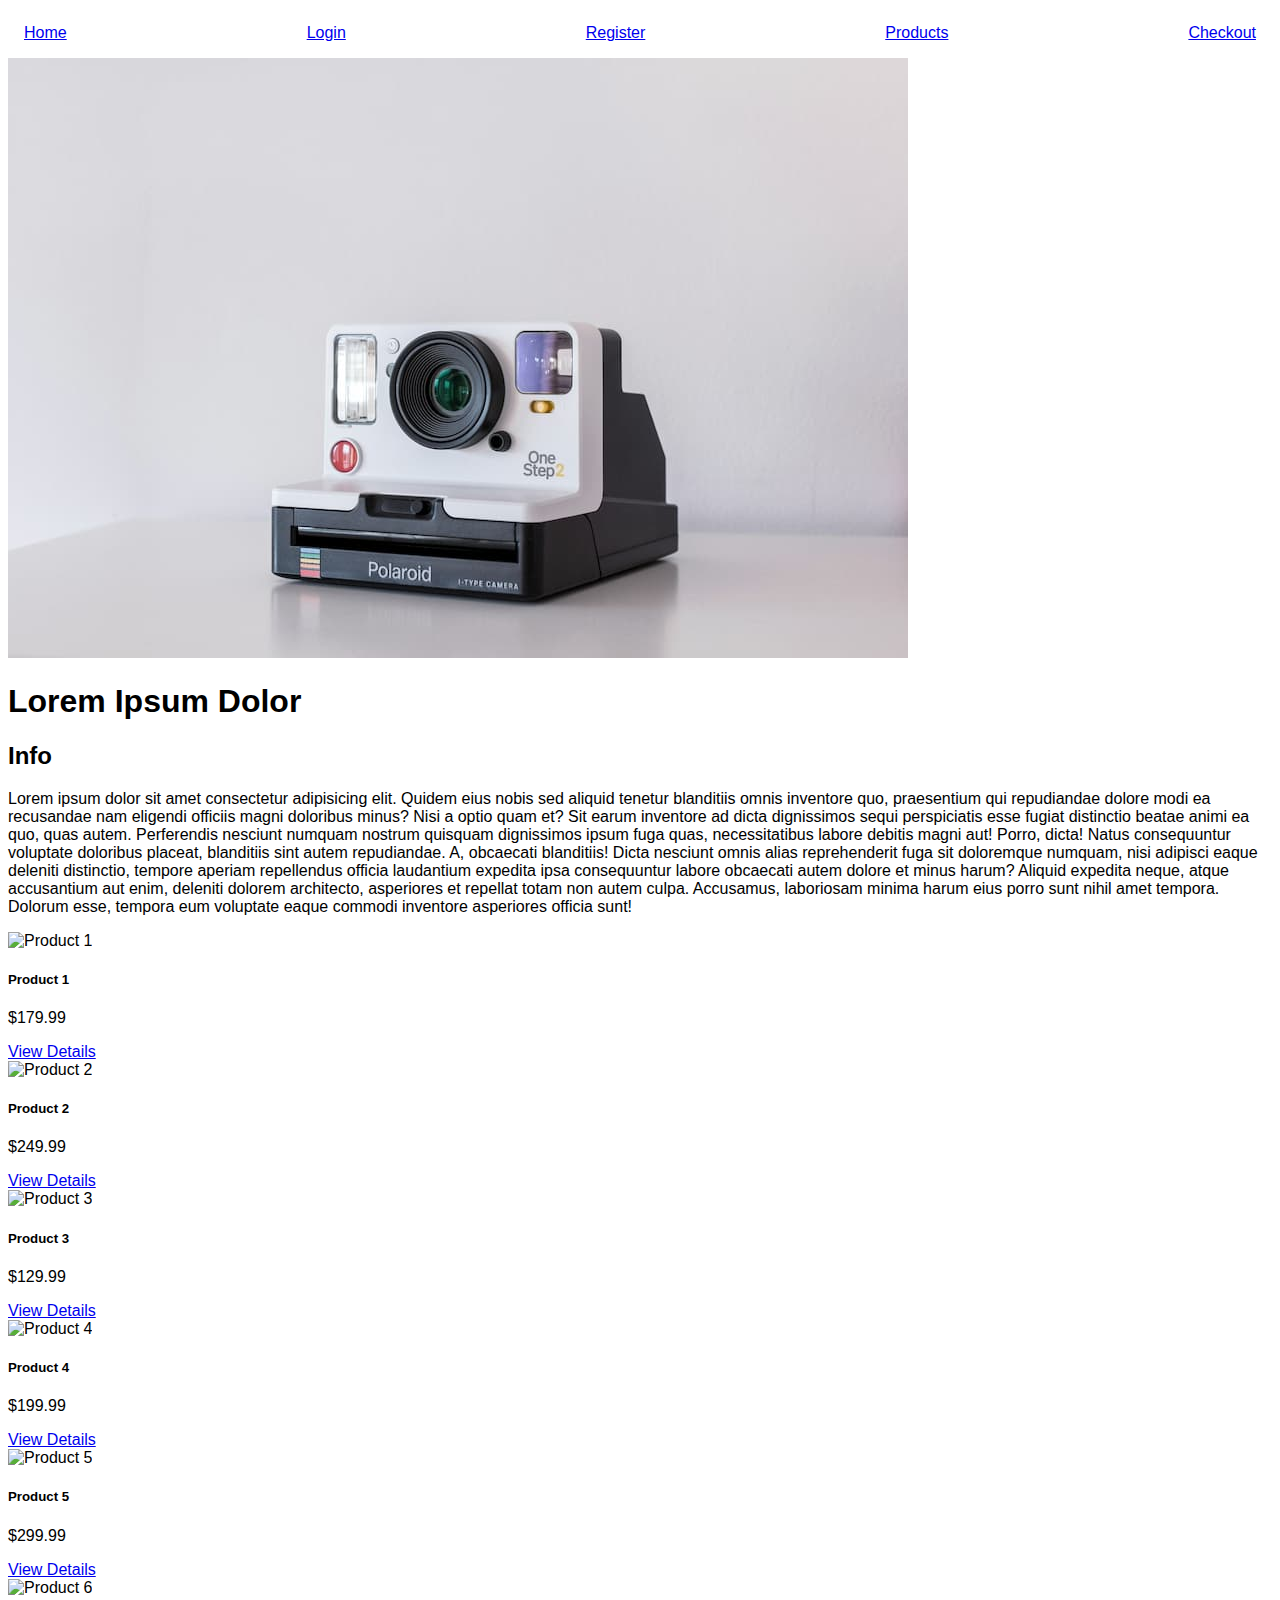
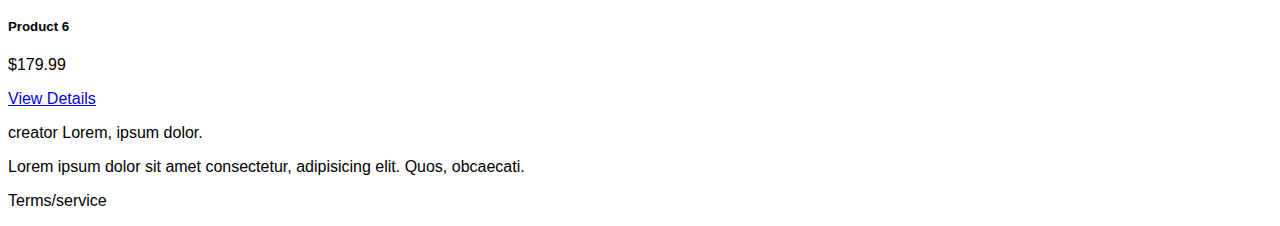
==== index.html @ 19320201 "update homepage" ====
<!doctype html>
<html lang="en">
    <head>
        <title>Title</title>
        <!-- Required meta tags -->
        <meta charset="utf-8" />
        <meta
            name="viewport"
            content="width=device-width, initial-scale=1, shrink-to-fit=no"
        />

        <!-- Bootstrap CSS v5.2.1 -->
        <link
            href="https://cdn.jsdelivr.net/npm/bootstrap@5.3.2/dist/css/bootstrap.min.css"
            rel="stylesheet"
            integrity="sha384-T3c6CoIi6uLrA9TneNEoa7RxnatzjcDSCmG1MXxSR1GAsXEV/Dwwykc2MPK8M2HN"
            crossorigin="anonymous"
        />
    </head>

    <body>
        <header class="bg-dark p-3">
            <nav>
            <!-- <nav class="navbar bg-dark border-bottom border-body" data-bs-theme="dark"> -->
                <div class="div1">
                    <a href="index.html">Home</a>
                    <a href="login.html">Login</a>
                    <a href="registration.html">Register</a>
                    <a href="products.html">Products</a>
                    <a href="checkout.html">Checkout</a>
                    <link rel="stylesheet" href="css/index.css">
               
                </div>
                
                <!-- Navbar content -->
              </nav>

            <!-- place navbar here -->
        </header>
        <main class="container">
            <div class="row">
                <div class="col-md-6">
                    <img src="images/eniko-kis-KsLPTsYaqIQ-unsplash.jpg" alt="" class="img-fluid">
                </div>
                <div class="col-md-6">
                    <h1>Lorem Ipsum Dolor</h1>
                    <h2>Info</h2>
                    <p>Lorem ipsum dolor sit amet consectetur adipisicing elit. Quidem eius nobis sed aliquid tenetur blanditiis omnis inventore quo, praesentium qui repudiandae dolore modi ea recusandae nam eligendi officiis magni doloribus minus? Nisi a optio quam et? Sit earum inventore ad dicta dignissimos sequi perspiciatis esse fugiat distinctio beatae animi ea quo, quas autem. Perferendis nesciunt numquam nostrum quisquam dignissimos ipsum fuga quas, necessitatibus labore debitis magni aut! Porro, dicta! Natus consequuntur voluptate doloribus placeat, blanditiis sint autem repudiandae. A, obcaecati blanditiis! Dicta nesciunt omnis alias reprehenderit fuga sit doloremque numquam, nisi adipisci eaque deleniti distinctio, tempore aperiam repellendus officia laudantium expedita ipsa consequuntur labore obcaecati autem dolore et minus harum? Aliquid expedita neque, atque accusantium aut enim, deleniti dolorem architecto, asperiores et repellat totam non autem culpa. Accusamus, laboriosam minima harum eius porro sunt nihil amet tempora. Dolorum esse, tempora eum voluptate eaque commodi inventore  asperiores officia sunt!</p>
                </div>
            </div>
        
            
            <div class="row">
                <!-- Product 1 -->
                <div class="col-lg-4 mb-4">
                    <div class="card">
                        <img src="product1.jpg" class="card-img-top" alt="Product 1">
                        <div class="card-body">
                            <h5 class="card-title">Product 1</h5>
                            <p class="card-text">$179.99</p>
                            <a href="#" class="btn btn-primary">View Details</a>
                        </div>
                    </div>
                </div>
        
                <!-- Product 2 -->
                <div class="col-lg-4 mb-4">
                    <div class="card">
                        <img src="product2.jpg" class="card-img-top" alt="Product 2">
                        <div class="card-body">
                            <h5 class="card-title">Product 2</h5>
                            <p class="card-text">$249.99</p>
                            <a href="#" class="btn btn-primary">View Details</a>
                        </div>
                    </div>
                </div>
        
                <!-- Product 3 -->
                <div class="col-lg-4 mb-4">
                    <div class="card">
                        <img src="product3.jpg" class="card-img-top" alt="Product 3">
                        <div class="card-body">
                            <h5 class="card-title">Product 3</h5>
                            <p class="card-text">$129.99</p>
                            <a href="#" class="btn btn-primary">View Details</a>
                        </div>
                    </div>
                </div>
        
                <!-- Product 4 -->
                <div class="col-lg-4 mb-4">
                    <div class="card">
                        <img src="product4.jpg" class="card-img-top" alt="Product 4">
                        <div class="card-body">
                            <h5 class="card-title">Product 4</h5>
                            <p class="card-text">$199.99</p>
                            <a href="#" class="btn btn-primary">View Details</a>
                        </div>
                    </div>
                </div>
        
                <!-- Product 5 -->
                <div class="col-lg-4 mb-4">
                    <div class="card">
                        <img src="product5.jpg" class="card-img-top" alt="Product 5">
                        <div class="card-body">
                            <h5 class="card-title">Product 5</h5>
                            <p class="card-text">$299.99</p>
                            <a href="#" class="btn btn-primary">View Details</a>
                        </div>
                    </div>
                </div>
        
                <!-- Product 6 -->
                <div class="col-lg-4 mb-4">
                    <div class="card">
                        <img src="product6.jpg" class="card-img-top" alt="Product 6">
                        <div class="card-body">
                            <h5 class="card-title">Product 6</h5>
                            <p class="card-text">$179.99</p>
                            <a href="#" class="btn btn-primary">View Details</a>
                        </div>
                    </div>
                </div>
            </div>
        </main>

        </main>
        <footer class="bg-dark text-white p-3">
            <p>creator Lorem, ipsum dolor.</p>
            <p>Lorem ipsum dolor sit amet consectetur, adipisicing elit. Quos, obcaecati.</p>
            <p>Terms/service</p>
            <!-- place footer here -->
        </footer>
        <!-- Bootstrap JavaScript Libraries -->
        <script
            src="https://cdn.jsdelivr.net/npm/@popperjs/core@2.11.8/dist/umd/popper.min.js"
            integrity="sha384-I7E8VVD/ismYTF4hNIPjVp/Zjvgyol6VFvRkX/vR+Vc4jQkC+hVqc2pM8ODewa9r"
            crossorigin="anonymous"
        ></script>

        <script
            src="https://cdn.jsdelivr.net/npm/bootstrap@5.3.2/dist/js/bootstrap.min.js"
            integrity="sha384-BBtl+eGJRgqQAUMxJ7pMwbEyER4l1g+O15P+16Ep7Q9Q+zqX6gSbd85u4mG4QzX+"
            crossorigin="anonymous"
        ></script>
    </body>
</html>
---- css/index.css ----
.div1{
display: flex;
justify-content: space-between;
padding: 1rem;
}
body{
    font-family: sans-serif;
}
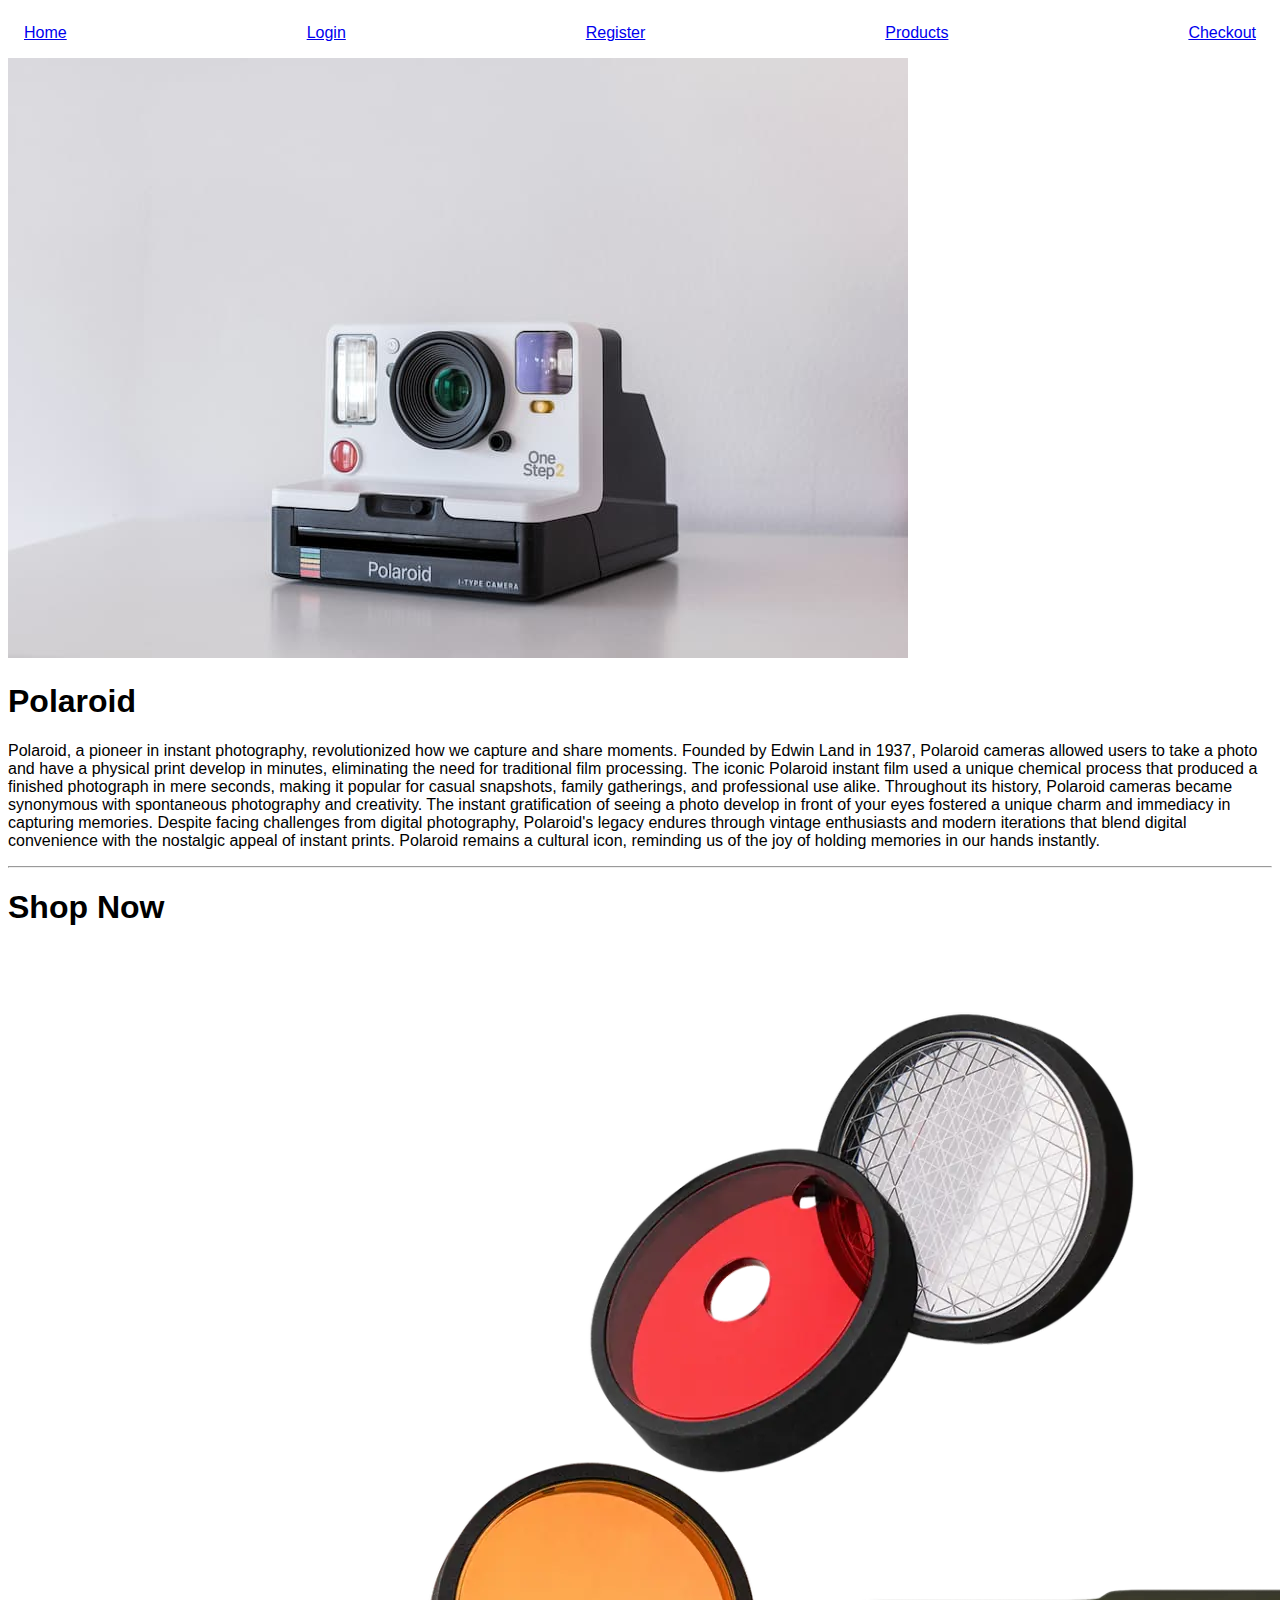
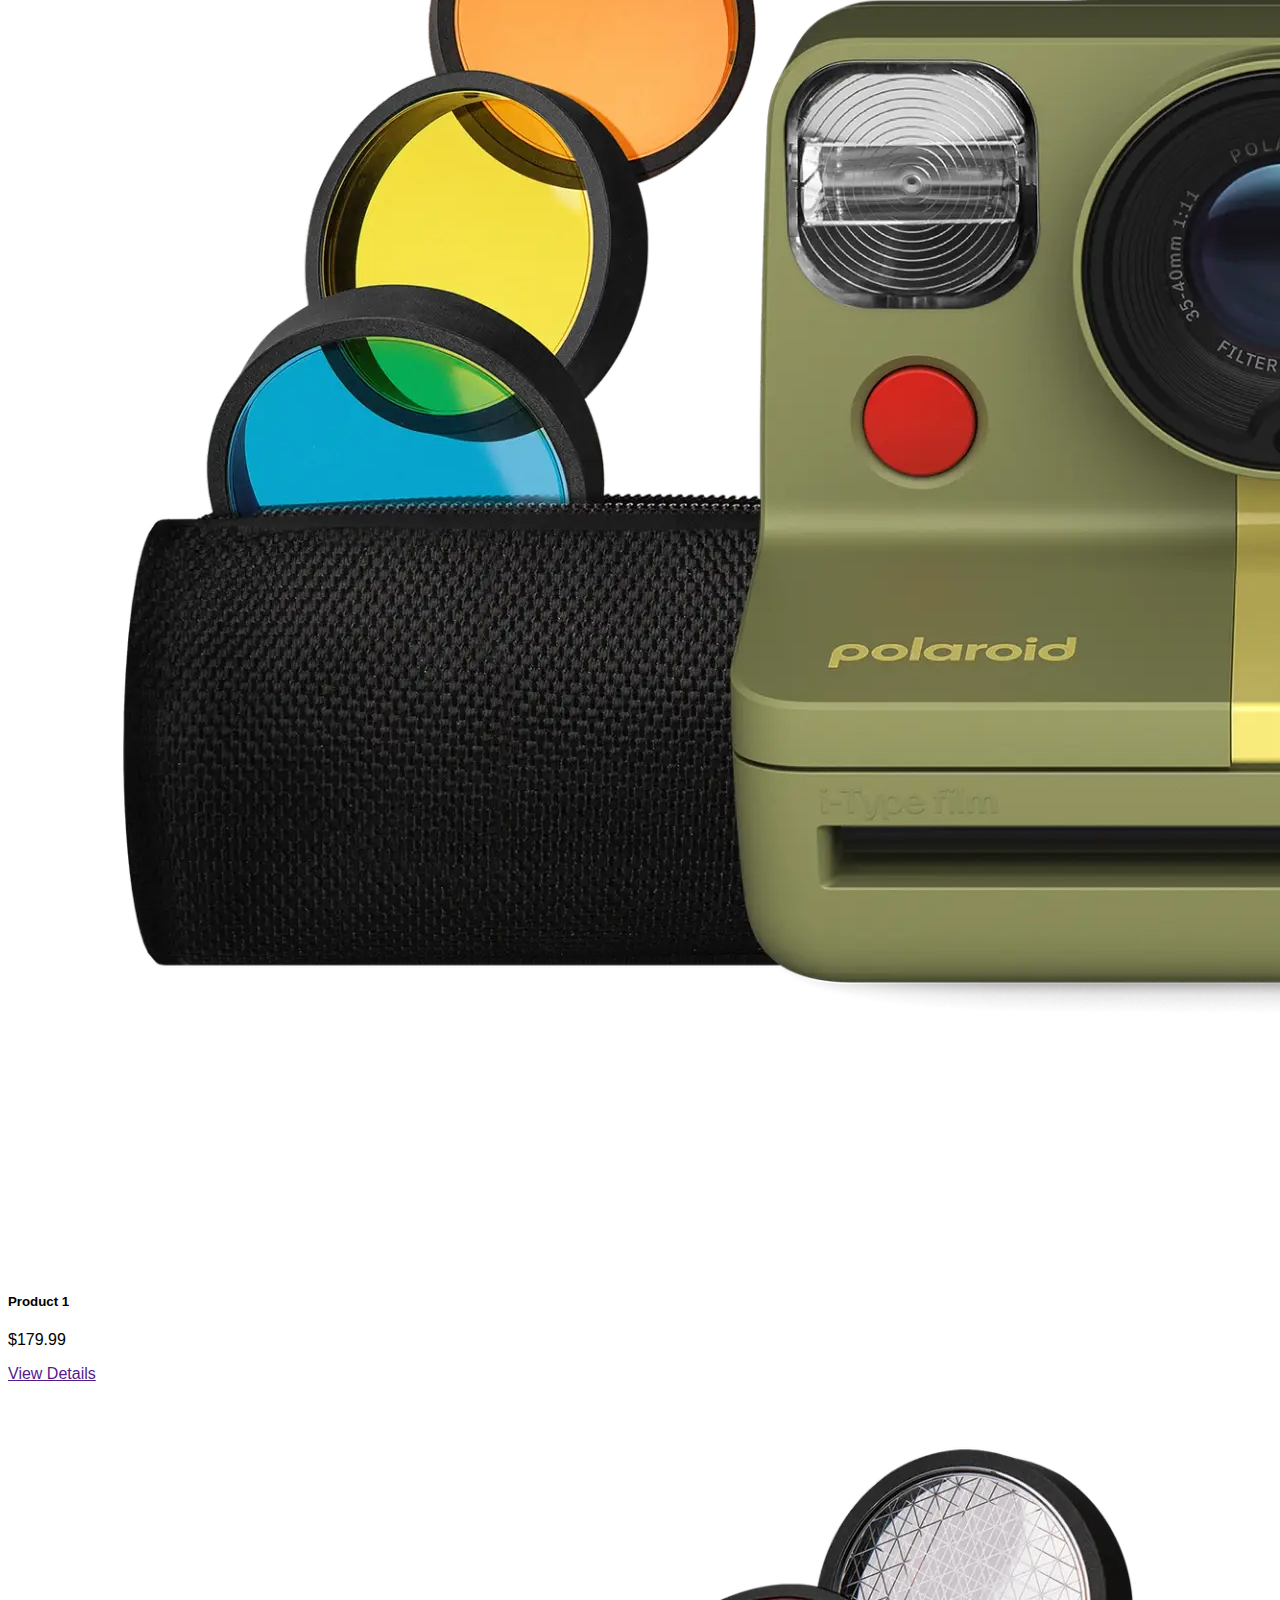
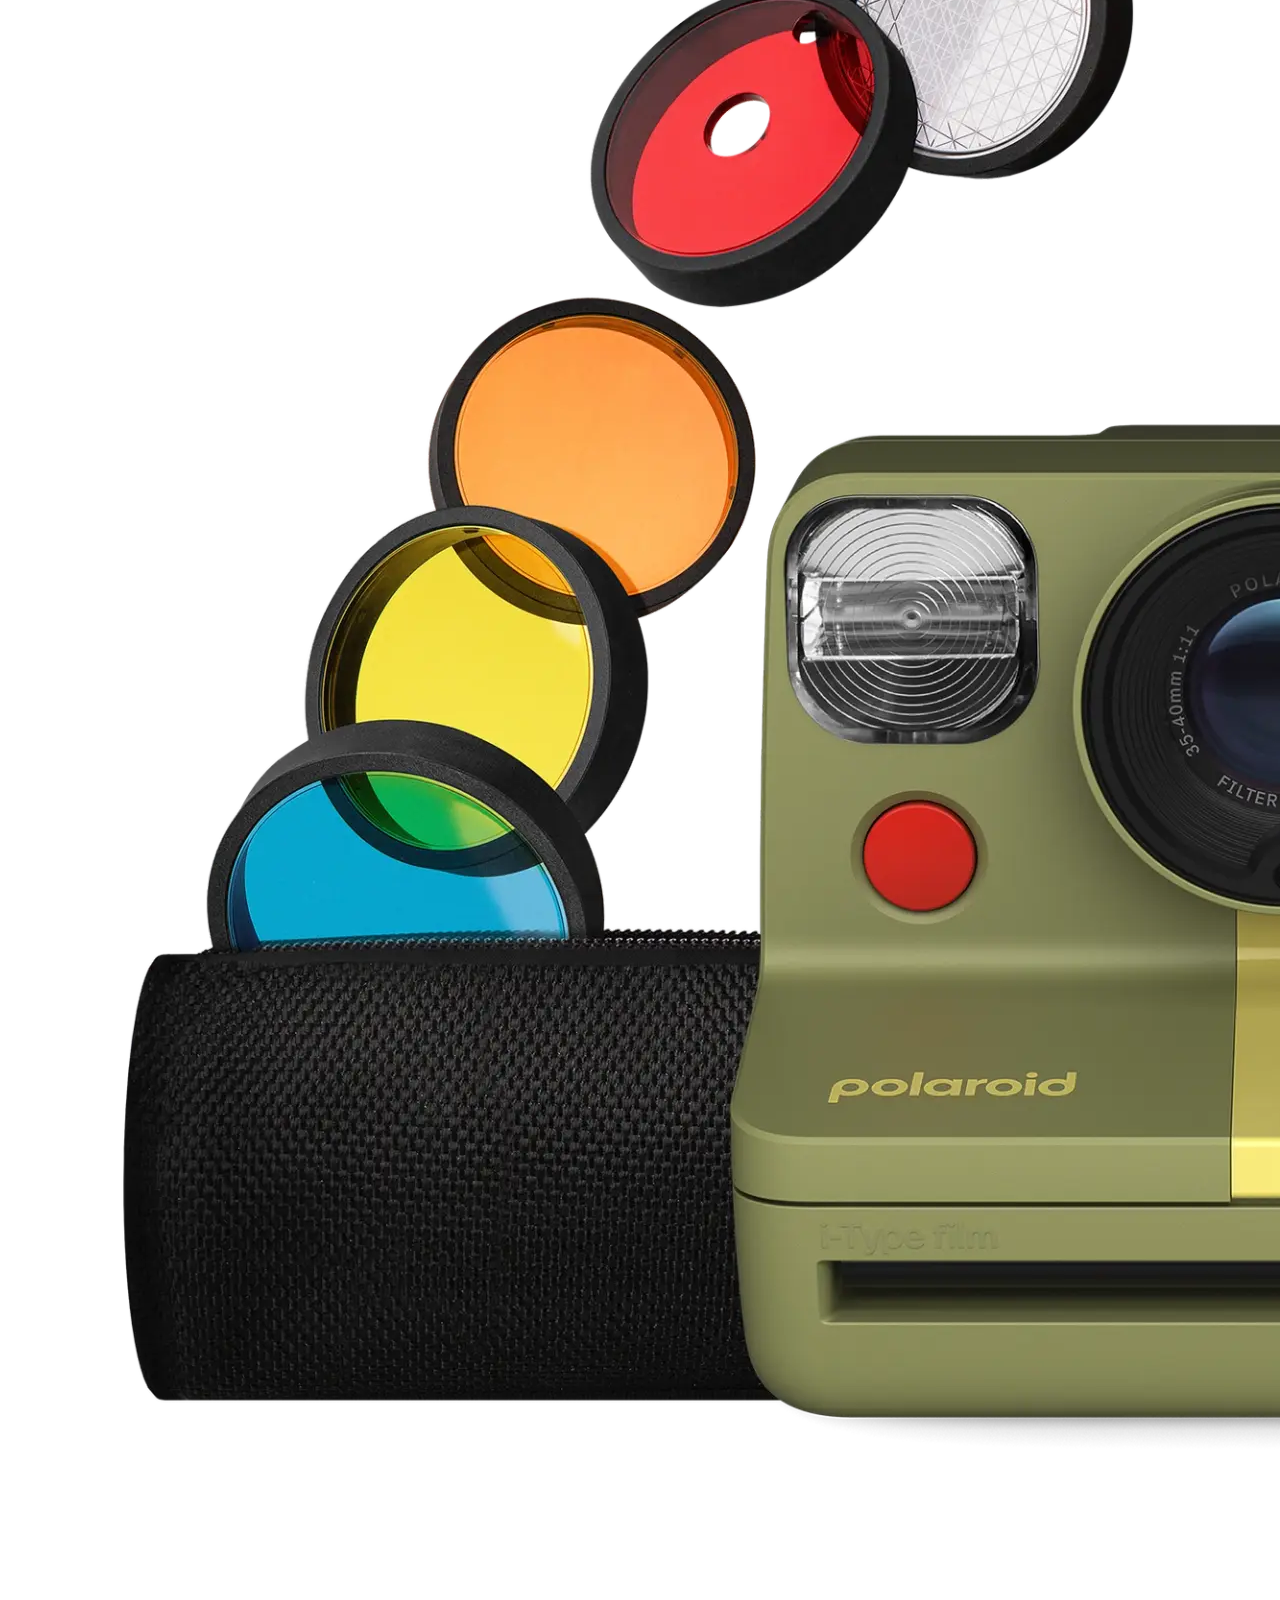
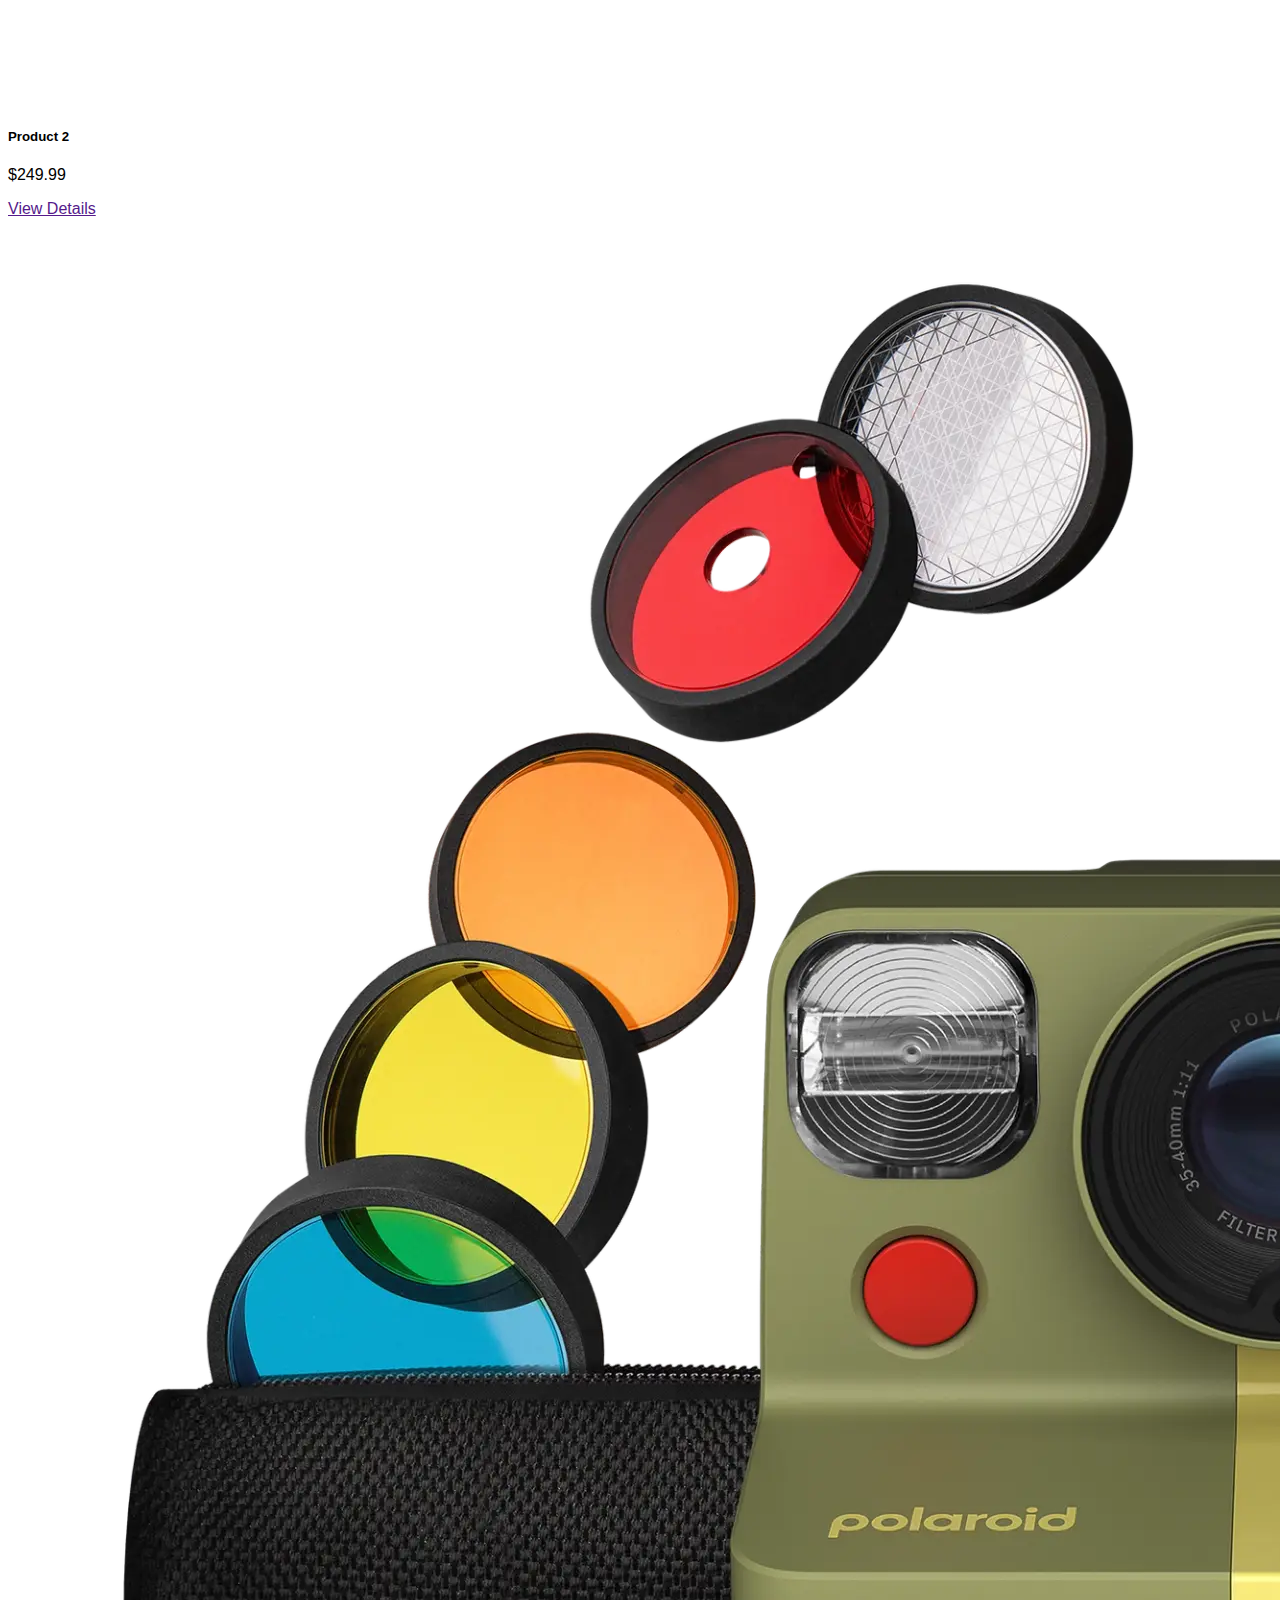
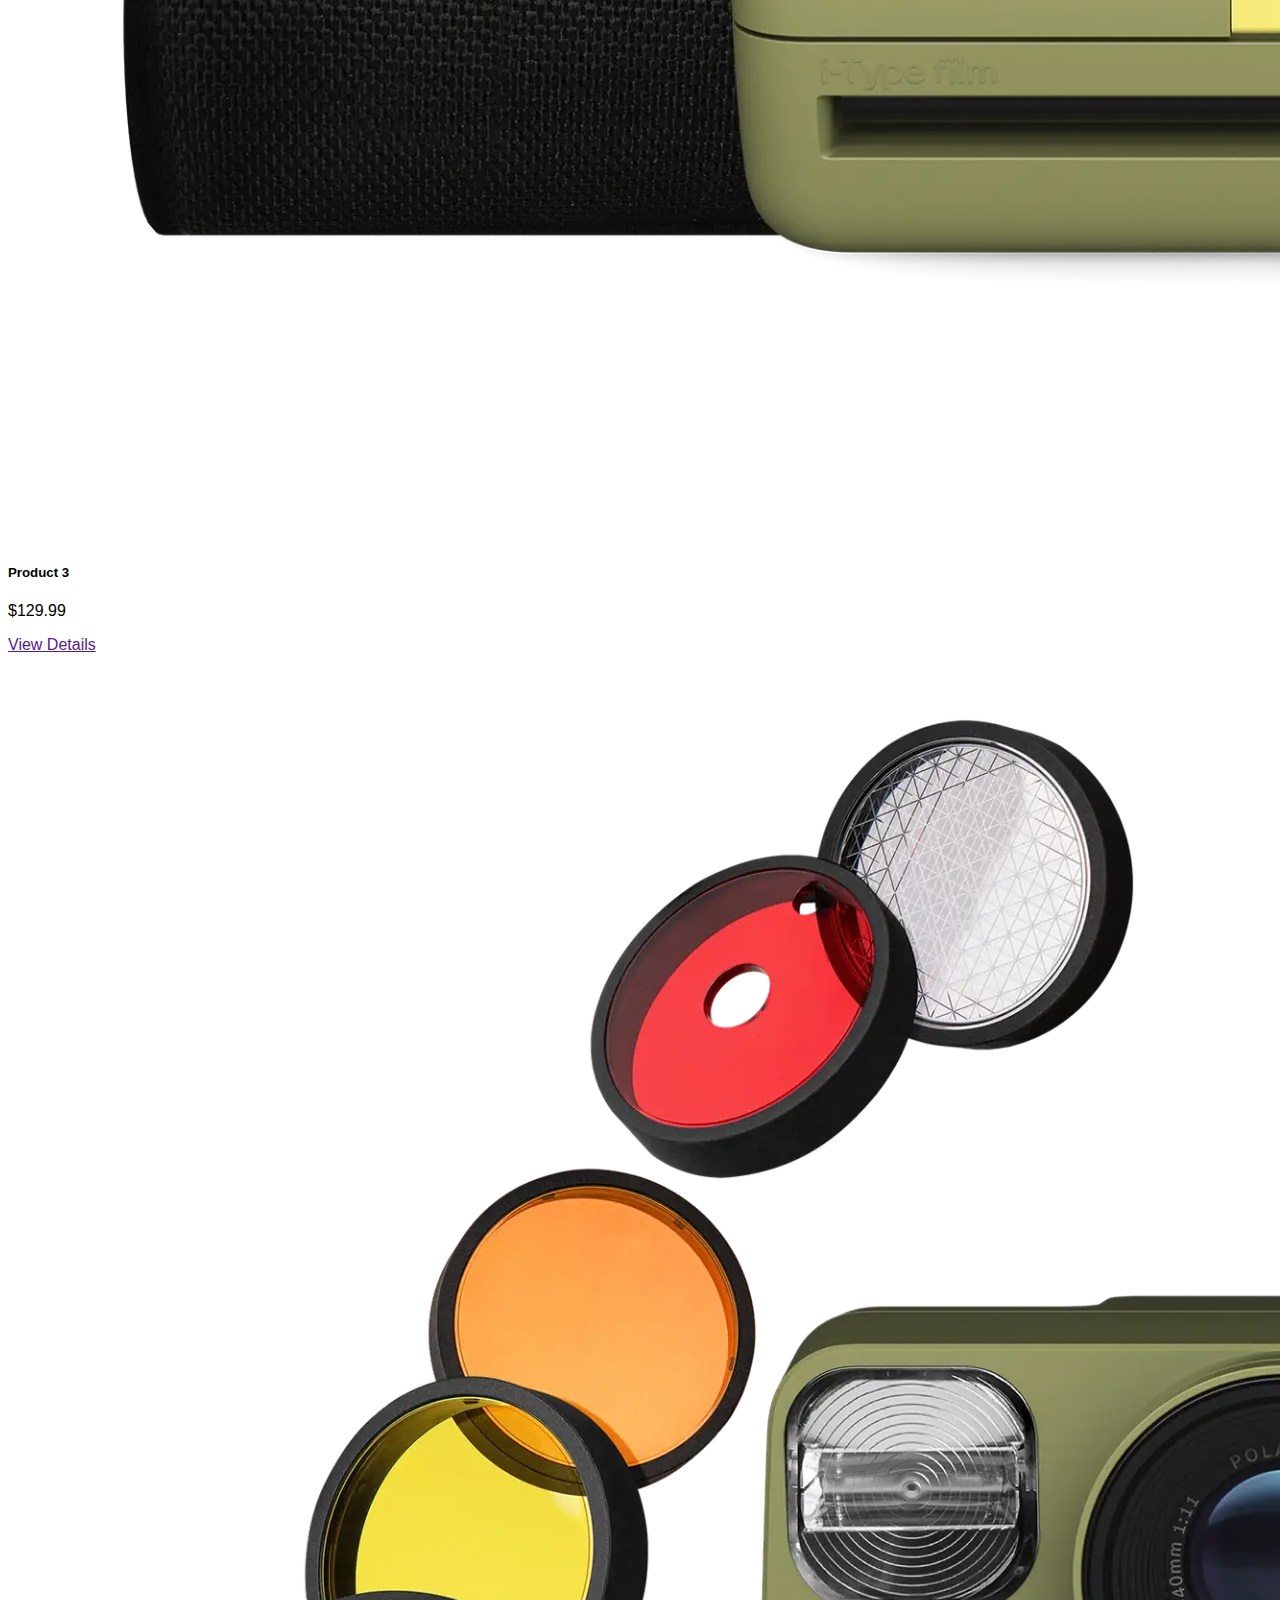
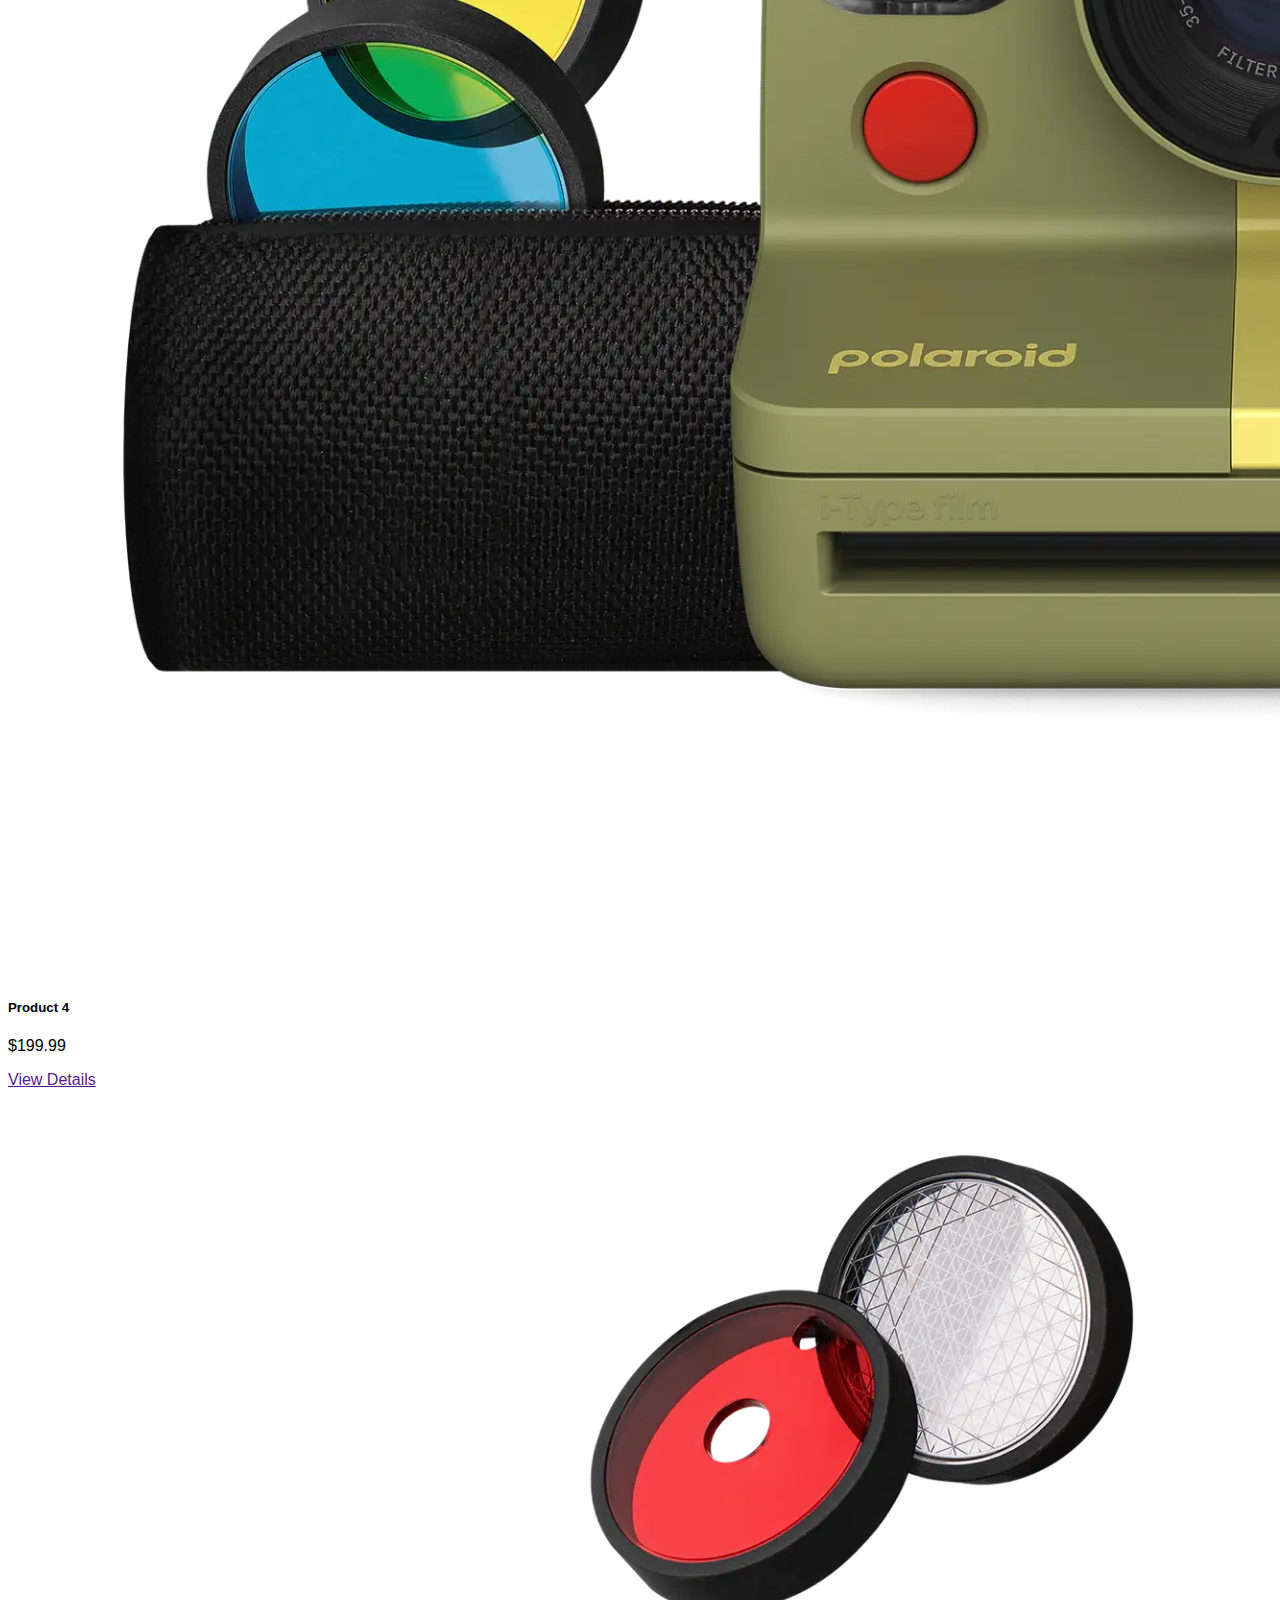
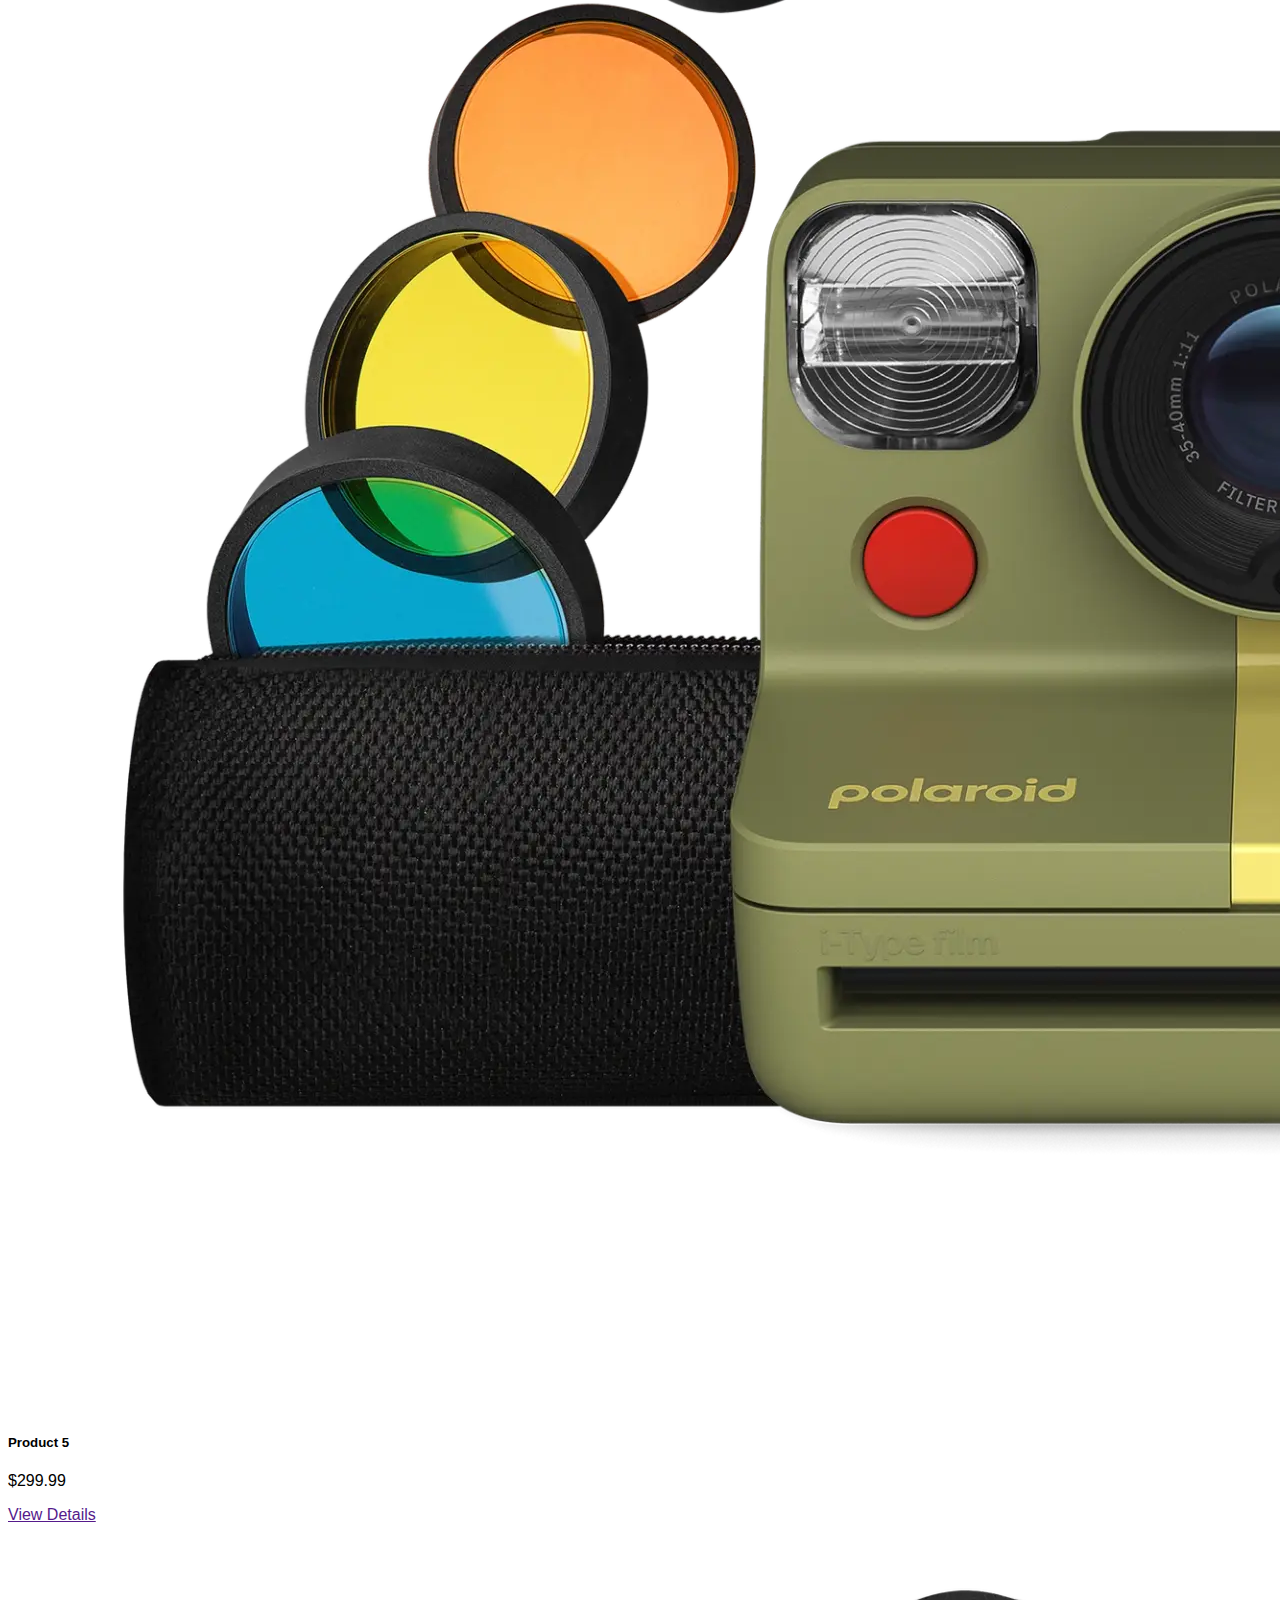
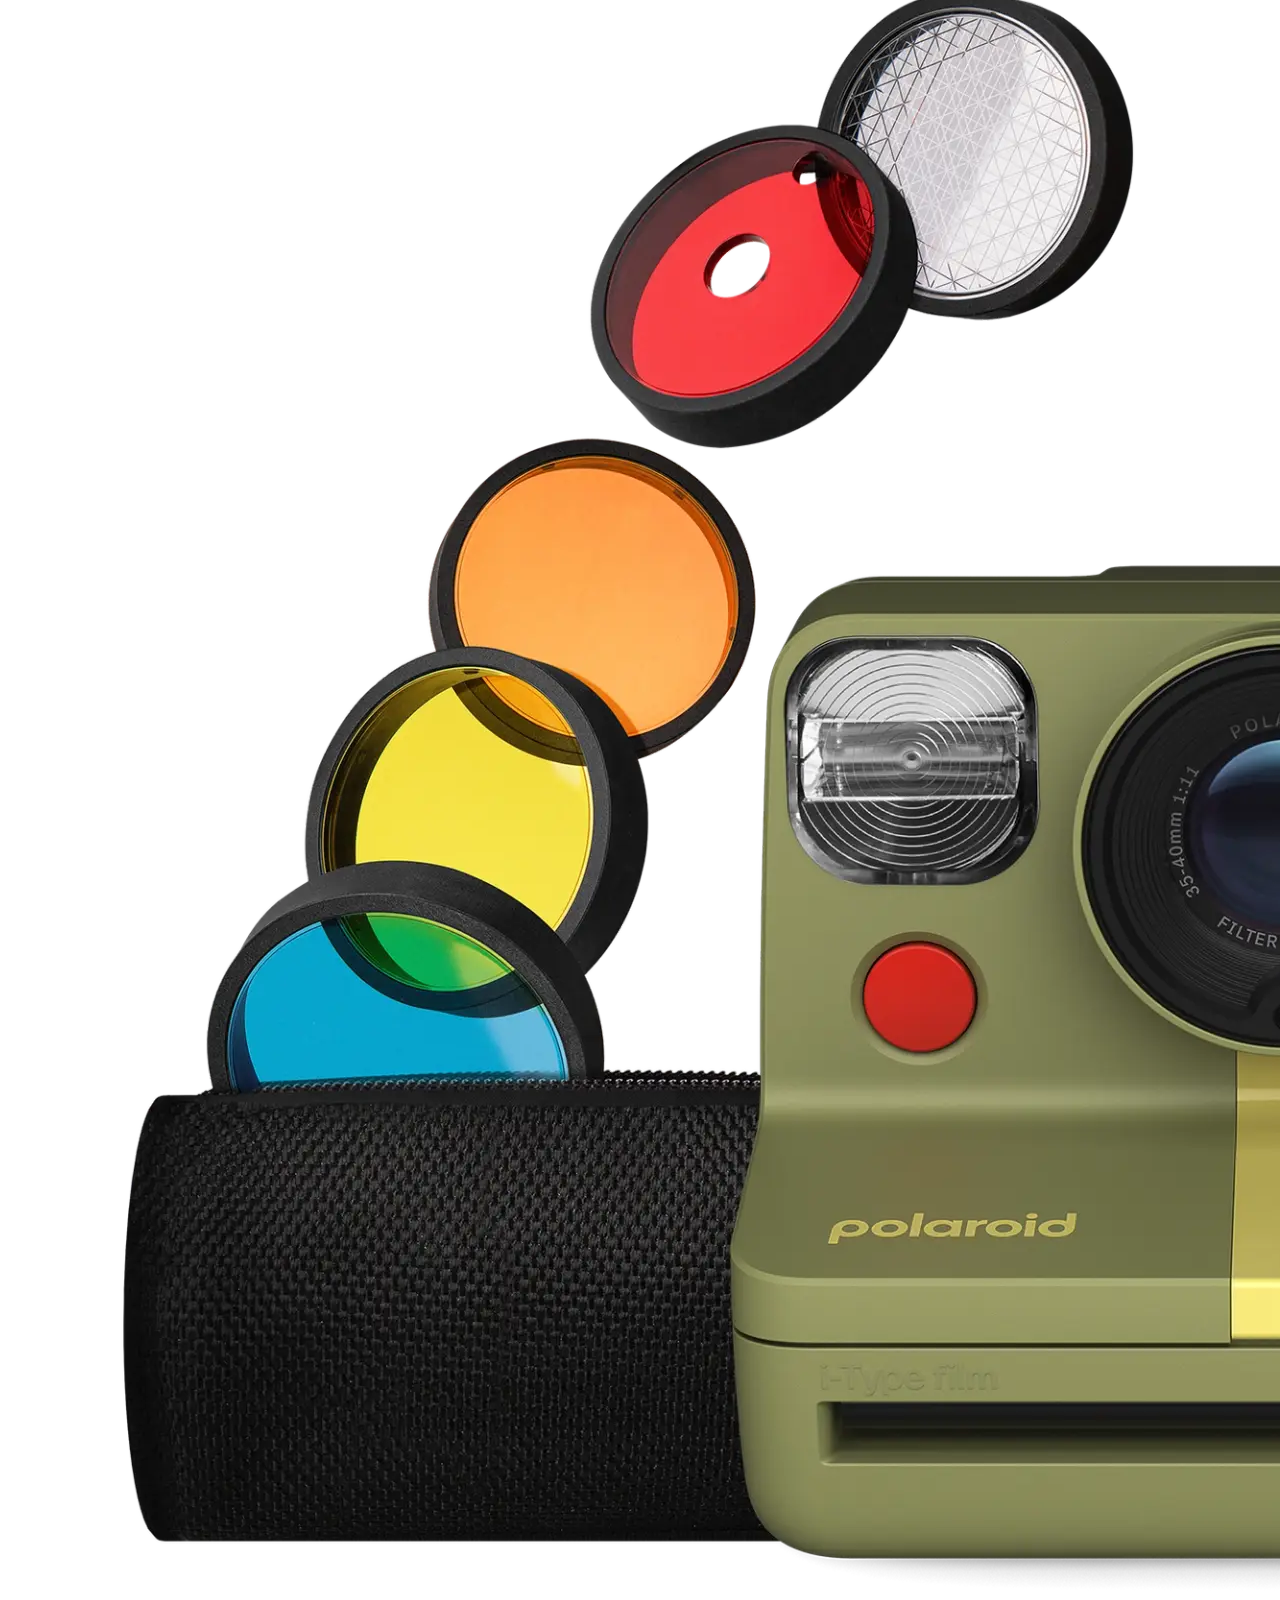
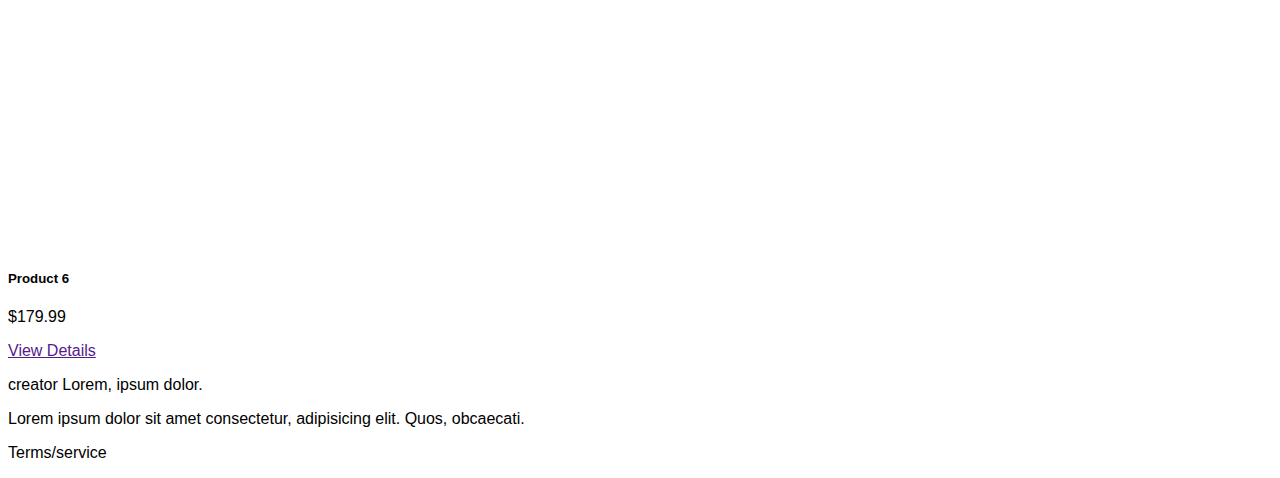
==== commit d5af36bb: "homepage" ====
--- a/index.html
+++ b/index.html
@@ -1,148 +1,169 @@
-<!doctype html>
+<!DOCTYPE html>
 <html lang="en">
-    <head>
-        <title>Title</title>
-        <!-- Required meta tags -->
-        <meta charset="utf-8" />
-        <meta
-            name="viewport"
-            content="width=device-width, initial-scale=1, shrink-to-fit=no"
-        />
+  <head>
+    <title>Title</title>
+    <!-- Required meta tags -->
+    <meta charset="utf-8" />
+    <meta
+      name="viewport"
+      content="width=device-width, initial-scale=1, shrink-to-fit=no"
+    />
 
-        <!-- Bootstrap CSS v5.2.1 -->
-        <link
-            href="https://cdn.jsdelivr.net/npm/bootstrap@5.3.2/dist/css/bootstrap.min.css"
-            rel="stylesheet"
-            integrity="sha384-T3c6CoIi6uLrA9TneNEoa7RxnatzjcDSCmG1MXxSR1GAsXEV/Dwwykc2MPK8M2HN"
-            crossorigin="anonymous"
-        />
-    </head>
+    <!-- Bootstrap CSS v5.2.1 -->
+    <link
+      href="https://cdn.jsdelivr.net/npm/bootstrap@5.3.2/dist/css/bootstrap.min.css"
+      rel="stylesheet"
+      integrity="sha384-T3c6CoIi6uLrA9TneNEoa7RxnatzjcDSCmG1MXxSR1GAsXEV/Dwwykc2MPK8M2HN"
+      crossorigin="anonymous"
+    />
+  </head>
 
-    <body>
-        <header class="bg-dark p-3">
-            <nav>
-            <!-- <nav class="navbar bg-dark border-bottom border-body" data-bs-theme="dark"> -->
-                <div class="div1">
-                    <a href="index.html">Home</a>
-                    <a href="login.html">Login</a>
-                    <a href="registration.html">Register</a>
-                    <a href="products.html">Products</a>
-                    <a href="checkout.html">Checkout</a>
-                    <link rel="stylesheet" href="css/index.css">
-               
-                </div>
-                
-                <!-- Navbar content -->
-              </nav>
+  <body>
+    <header class="bg-dark p-3">
+      <nav>
+        <!-- <nav class="navbar bg-dark border-bottom border-body" data-bs-theme="dark"> -->
+        <div class="div1">
+          <a href="index.html">Home</a>
+          <a href="login.html">Login</a>
+          <a href="registration.html">Register</a>
+          <a href="products.html">Products</a>
+          <a href="checkout.html">Checkout</a>
+          <link rel="stylesheet" href="css/index.css" />
+        </div>
 
-            <!-- place navbar here -->
-        </header>
-        <main class="container">
-            <div class="row">
-                <div class="col-md-6">
-                    <img src="images/eniko-kis-KsLPTsYaqIQ-unsplash.jpg" alt="" class="img-fluid">
-                </div>
-                <div class="col-md-6">
-                    <h1>Lorem Ipsum Dolor</h1>
-                    <h2>Info</h2>
-                    <p>Lorem ipsum dolor sit amet consectetur adipisicing elit. Quidem eius nobis sed aliquid tenetur blanditiis omnis inventore quo, praesentium qui repudiandae dolore modi ea recusandae nam eligendi officiis magni doloribus minus? Nisi a optio quam et? Sit earum inventore ad dicta dignissimos sequi perspiciatis esse fugiat distinctio beatae animi ea quo, quas autem. Perferendis nesciunt numquam nostrum quisquam dignissimos ipsum fuga quas, necessitatibus labore debitis magni aut! Porro, dicta! Natus consequuntur voluptate doloribus placeat, blanditiis sint autem repudiandae. A, obcaecati blanditiis! Dicta nesciunt omnis alias reprehenderit fuga sit doloremque numquam, nisi adipisci eaque deleniti distinctio, tempore aperiam repellendus officia laudantium expedita ipsa consequuntur labore obcaecati autem dolore et minus harum? Aliquid expedita neque, atque accusantium aut enim, deleniti dolorem architecto, asperiores et repellat totam non autem culpa. Accusamus, laboriosam minima harum eius porro sunt nihil amet tempora. Dolorum esse, tempora eum voluptate eaque commodi inventore  asperiores officia sunt!</p>
-                </div>
+        <!-- Navbar content -->
+      </nav>
+
+      <!-- place navbar here -->
+    </header>
+    <main class="container">
+      <div class="row">
+        <div class="col-md-6">
+          <img
+            src="images/eniko-kis-KsLPTsYaqIQ-unsplash.jpg"
+            alt=""
+            class="img-fluid"
+          />
+        </div>
+        <div class="col-md-6">
+          <h1>Polaroid</h1>
+          <p>
+            Polaroid, a pioneer in instant photography, revolutionized how we
+            capture and share moments. Founded by Edwin Land in 1937, Polaroid
+            cameras allowed users to take a photo and have a physical print
+            develop in minutes, eliminating the need for traditional film
+            processing. The iconic Polaroid instant film used a unique chemical
+            process that produced a finished photograph in mere seconds, making
+            it popular for casual snapshots, family gatherings, and professional
+            use alike. Throughout its history, Polaroid cameras became
+            synonymous with spontaneous photography and creativity. The instant
+            gratification of seeing a photo develop in front of your eyes
+            fostered a unique charm and immediacy in capturing memories. Despite
+            facing challenges from digital photography, Polaroid's legacy
+            endures through vintage enthusiasts and modern iterations that blend
+            digital convenience with the nostalgic appeal of instant prints.
+            Polaroid remains a cultural icon, reminding us of the joy of holding
+            memories in our hands instantly.
+          </p>
+        </div>
+      </div>
+      <hr />
+      <div><h1>Shop Now</h1></div>
+      <div class="row">
+        <!-- Product 1 -->
+        <div class="col-lg-4 mb-4">
+          <div class="card">
+            <img src="images/img3.webp" class="card-img-top" alt="Product 1" />
+            <div class="card-body">
+              <h5 class="card-title">Product 1</h5>
+              <p class="card-text">$179.99</p>
+              <a class="btn btn-dark" href="" role="button">View Details</a>
             </div>
-        
-            
-            <div class="row">
-                <!-- Product 1 -->
-                <div class="col-lg-4 mb-4">
-                    <div class="card">
-                        <img src="product1.jpg" class="card-img-top" alt="Product 1">
-                        <div class="card-body">
-                            <h5 class="card-title">Product 1</h5>
-                            <p class="card-text">$179.99</p>
-                            <a href="#" class="btn btn-primary">View Details</a>
-                        </div>
-                    </div>
-                </div>
-        
-                <!-- Product 2 -->
-                <div class="col-lg-4 mb-4">
-                    <div class="card">
-                        <img src="product2.jpg" class="card-img-top" alt="Product 2">
-                        <div class="card-body">
-                            <h5 class="card-title">Product 2</h5>
-                            <p class="card-text">$249.99</p>
-                            <a href="#" class="btn btn-primary">View Details</a>
-                        </div>
-                    </div>
-                </div>
-        
-                <!-- Product 3 -->
-                <div class="col-lg-4 mb-4">
-                    <div class="card">
-                        <img src="product3.jpg" class="card-img-top" alt="Product 3">
-                        <div class="card-body">
-                            <h5 class="card-title">Product 3</h5>
-                            <p class="card-text">$129.99</p>
-                            <a href="#" class="btn btn-primary">View Details</a>
-                        </div>
-                    </div>
-                </div>
-        
-                <!-- Product 4 -->
-                <div class="col-lg-4 mb-4">
-                    <div class="card">
-                        <img src="product4.jpg" class="card-img-top" alt="Product 4">
-                        <div class="card-body">
-                            <h5 class="card-title">Product 4</h5>
-                            <p class="card-text">$199.99</p>
-                            <a href="#" class="btn btn-primary">View Details</a>
-                        </div>
-                    </div>
-                </div>
-        
-                <!-- Product 5 -->
-                <div class="col-lg-4 mb-4">
-                    <div class="card">
-                        <img src="product5.jpg" class="card-img-top" alt="Product 5">
-                        <div class="card-body">
-                            <h5 class="card-title">Product 5</h5>
-                            <p class="card-text">$299.99</p>
-                            <a href="#" class="btn btn-primary">View Details</a>
-                        </div>
-                    </div>
-                </div>
-        
-                <!-- Product 6 -->
-                <div class="col-lg-4 mb-4">
-                    <div class="card">
-                        <img src="product6.jpg" class="card-img-top" alt="Product 6">
-                        <div class="card-body">
-                            <h5 class="card-title">Product 6</h5>
-                            <p class="card-text">$179.99</p>
-                            <a href="#" class="btn btn-primary">View Details</a>
-                        </div>
-                    </div>
-                </div>
+          </div>
+        </div>
+
+        <!-- Product 2 -->
+        <div class="col-lg-4 mb-4">
+          <div class="card">
+            <img src="images/img3.webp" class="card-img-top" alt="Product 2" />
+            <div class="card-body">
+              <h5 class="card-title">Product 2</h5>
+              <p class="card-text">$249.99</p>
+              <a class="btn btn-dark" href="" role="button">View Details</a>
             </div>
-        </main>
+          </div>
+        </div>
 
-        </main>
-        <footer class="bg-dark text-white p-3">
-            <p>creator Lorem, ipsum dolor.</p>
-            <p>Lorem ipsum dolor sit amet consectetur, adipisicing elit. Quos, obcaecati.</p>
-            <p>Terms/service</p>
-            <!-- place footer here -->
-        </footer>
-        <!-- Bootstrap JavaScript Libraries -->
-        <script
-            src="https://cdn.jsdelivr.net/npm/@popperjs/core@2.11.8/dist/umd/popper.min.js"
-            integrity="sha384-I7E8VVD/ismYTF4hNIPjVp/Zjvgyol6VFvRkX/vR+Vc4jQkC+hVqc2pM8ODewa9r"
-            crossorigin="anonymous"
-        ></script>
+        <!-- Product 3 -->
+        <div class="col-lg-4 mb-4">
+          <div class="card">
+            <img src="images/img3.webp" class="card-img-top" alt="Product 3" />
+            <div class="card-body">
+              <h5 class="card-title">Product 3</h5>
+              <p class="card-text">$129.99</p>
+              <a class="btn btn-dark" href="" role="button">View Details</a>
+            </div>
+          </div>
+        </div>
 
-        <script
-            src="https://cdn.jsdelivr.net/npm/bootstrap@5.3.2/dist/js/bootstrap.min.js"
-            integrity="sha384-BBtl+eGJRgqQAUMxJ7pMwbEyER4l1g+O15P+16Ep7Q9Q+zqX6gSbd85u4mG4QzX+"
-            crossorigin="anonymous"
-        ></script>
-    </body>
+        <!-- Product 4 -->
+        <div class="col-lg-4 mb-4">
+          <div class="card">
+            <img src="images/img3.webp" class="card-img-top" alt="Product 4" />
+            <div class="card-body">
+              <h5 class="card-title">Product 4</h5>
+              <p class="card-text">$199.99</p>
+              <a class="btn btn-dark" href="" role="button">View Details</a>
+            </div>
+          </div>
+        </div>
+
+        <!-- Product 5 -->
+        <div class="col-lg-4 mb-4">
+          <div class="card">
+            <img src="images/img3.webp" class="card-img-top" alt="Product 5" />
+            <div class="card-body">
+              <h5 class="card-title">Product 5</h5>
+              <p class="card-text">$299.99</p>
+              <a class="btn btn-dark" href="" role="button">View Details</a>
+            </div>
+          </div>
+        </div>
+
+        <!-- Product 6 -->
+        <div class="col-lg-4 mb-4">
+          <div class="card">
+            <img src="images/img3.webp" class="card-img-top" alt="Product 6" />
+            <div class="card-body">
+              <h5 class="card-title">Product 6</h5>
+              <p class="card-text">$179.99</p>
+              <a class="btn btn-dark" href="" role="button">View Details</a>
+            </div>
+          </div>
+        </div>
+      </div>
+    </main>
+
+    <footer class="bg-dark text-white p-3">
+      <p>creator Lorem, ipsum dolor.</p>
+      <p>
+        Lorem ipsum dolor sit amet consectetur, adipisicing elit. Quos,
+        obcaecati.
+      </p>
+      <p>Terms/service</p>
+      <!-- place footer here -->
+    </footer>
+    <!-- Bootstrap JavaScript Libraries -->
+    <script
+      src="https://cdn.jsdelivr.net/npm/@popperjs/core@2.11.8/dist/umd/popper.min.js"
+      integrity="sha384-I7E8VVD/ismYTF4hNIPjVp/Zjvgyol6VFvRkX/vR+Vc4jQkC+hVqc2pM8ODewa9r"
+      crossorigin="anonymous"
+    ></script>
+
+    <script
+      src="https://cdn.jsdelivr.net/npm/bootstrap@5.3.2/dist/js/bootstrap.min.js"
+      integrity="sha384-BBtl+eGJRgqQAUMxJ7pMwbEyER4l1g+O15P+16Ep7Q9Q+zqX6gSbd85u4mG4QzX+"
+      crossorigin="anonymous"
+    ></script>
+  </body>
 </html>
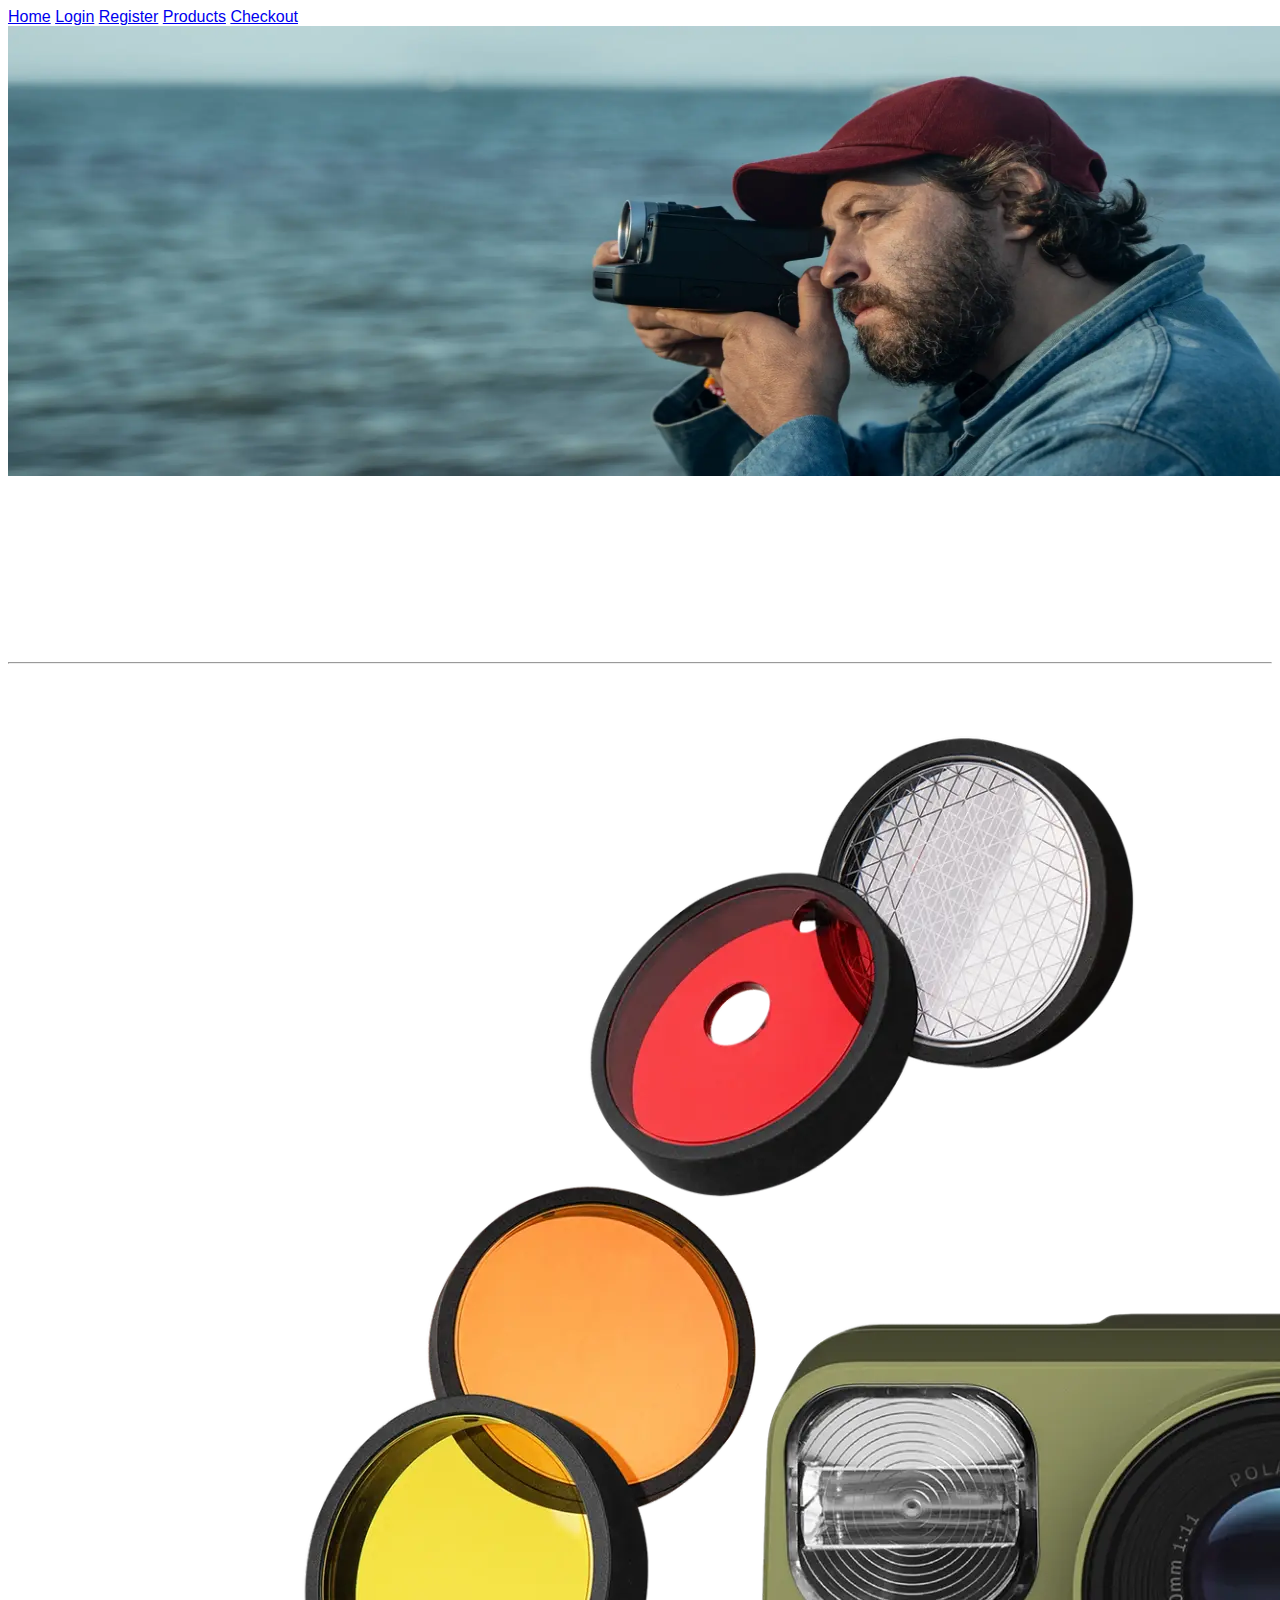
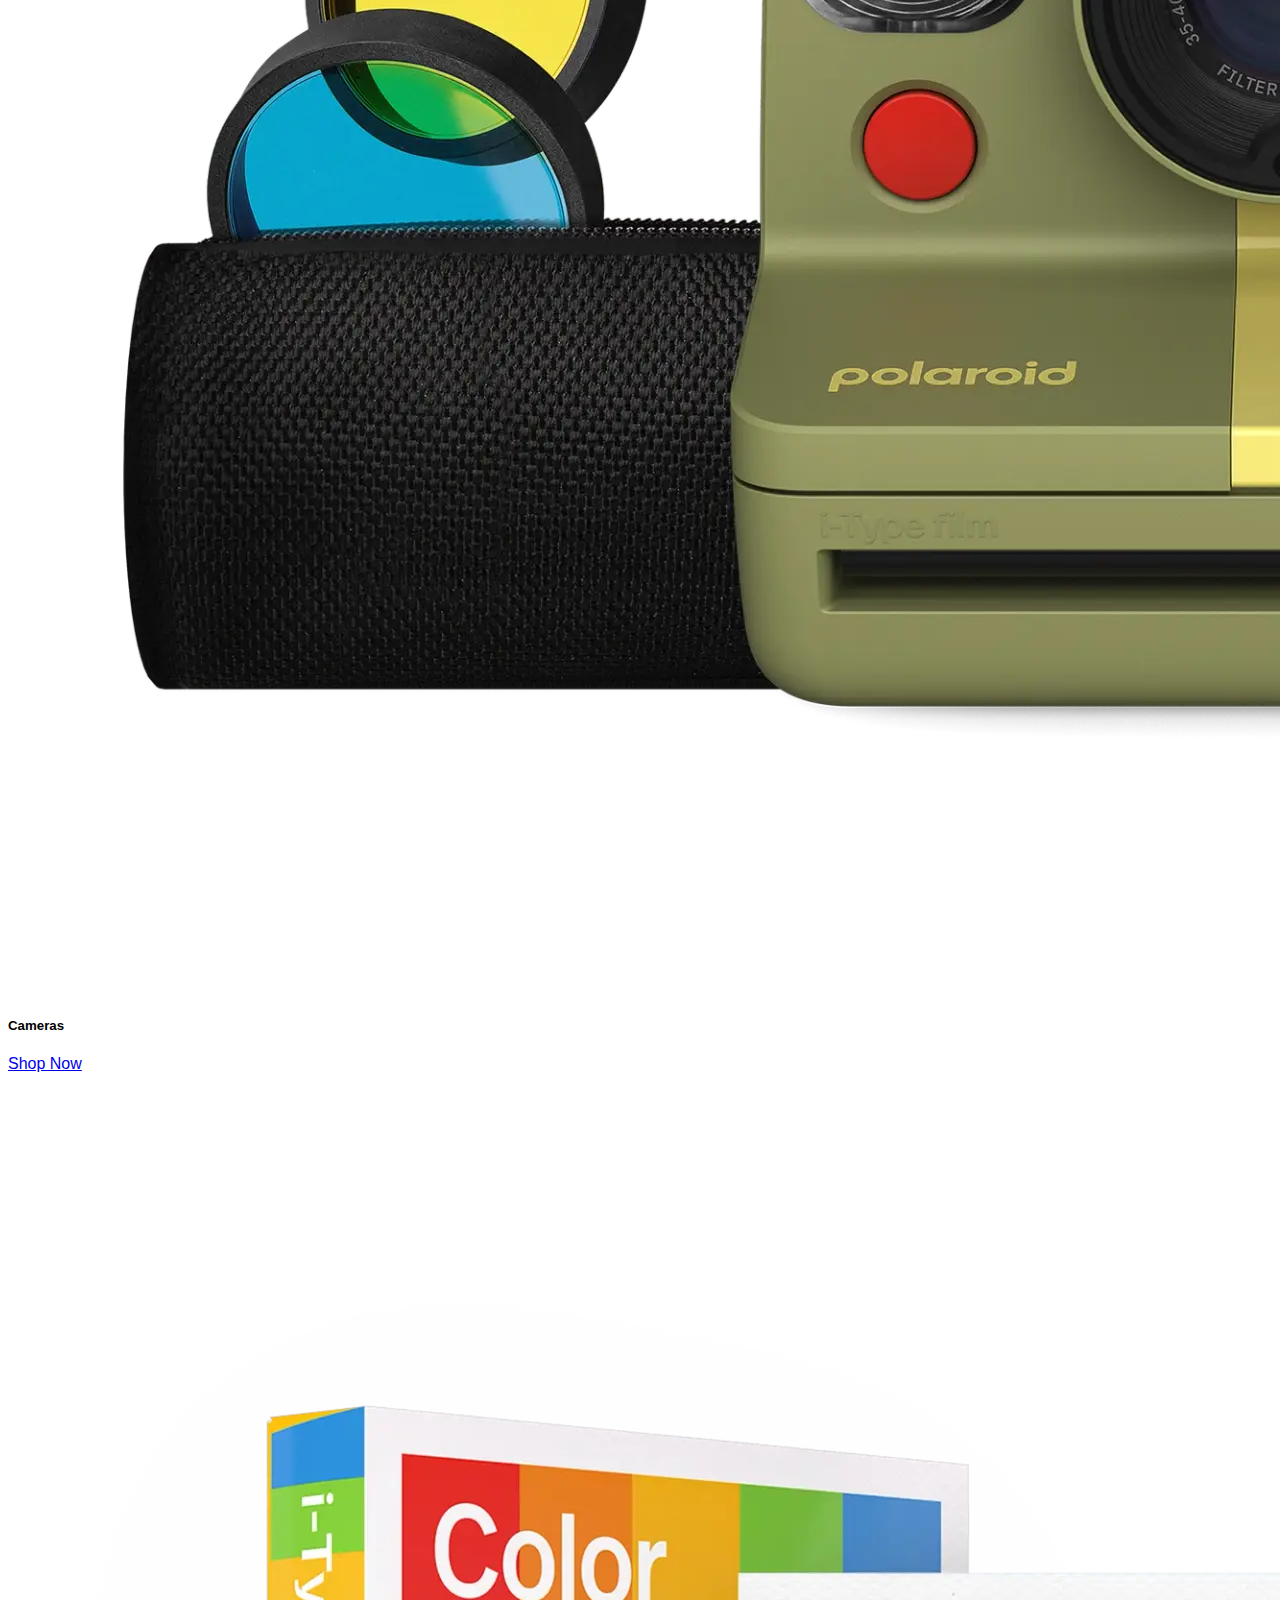
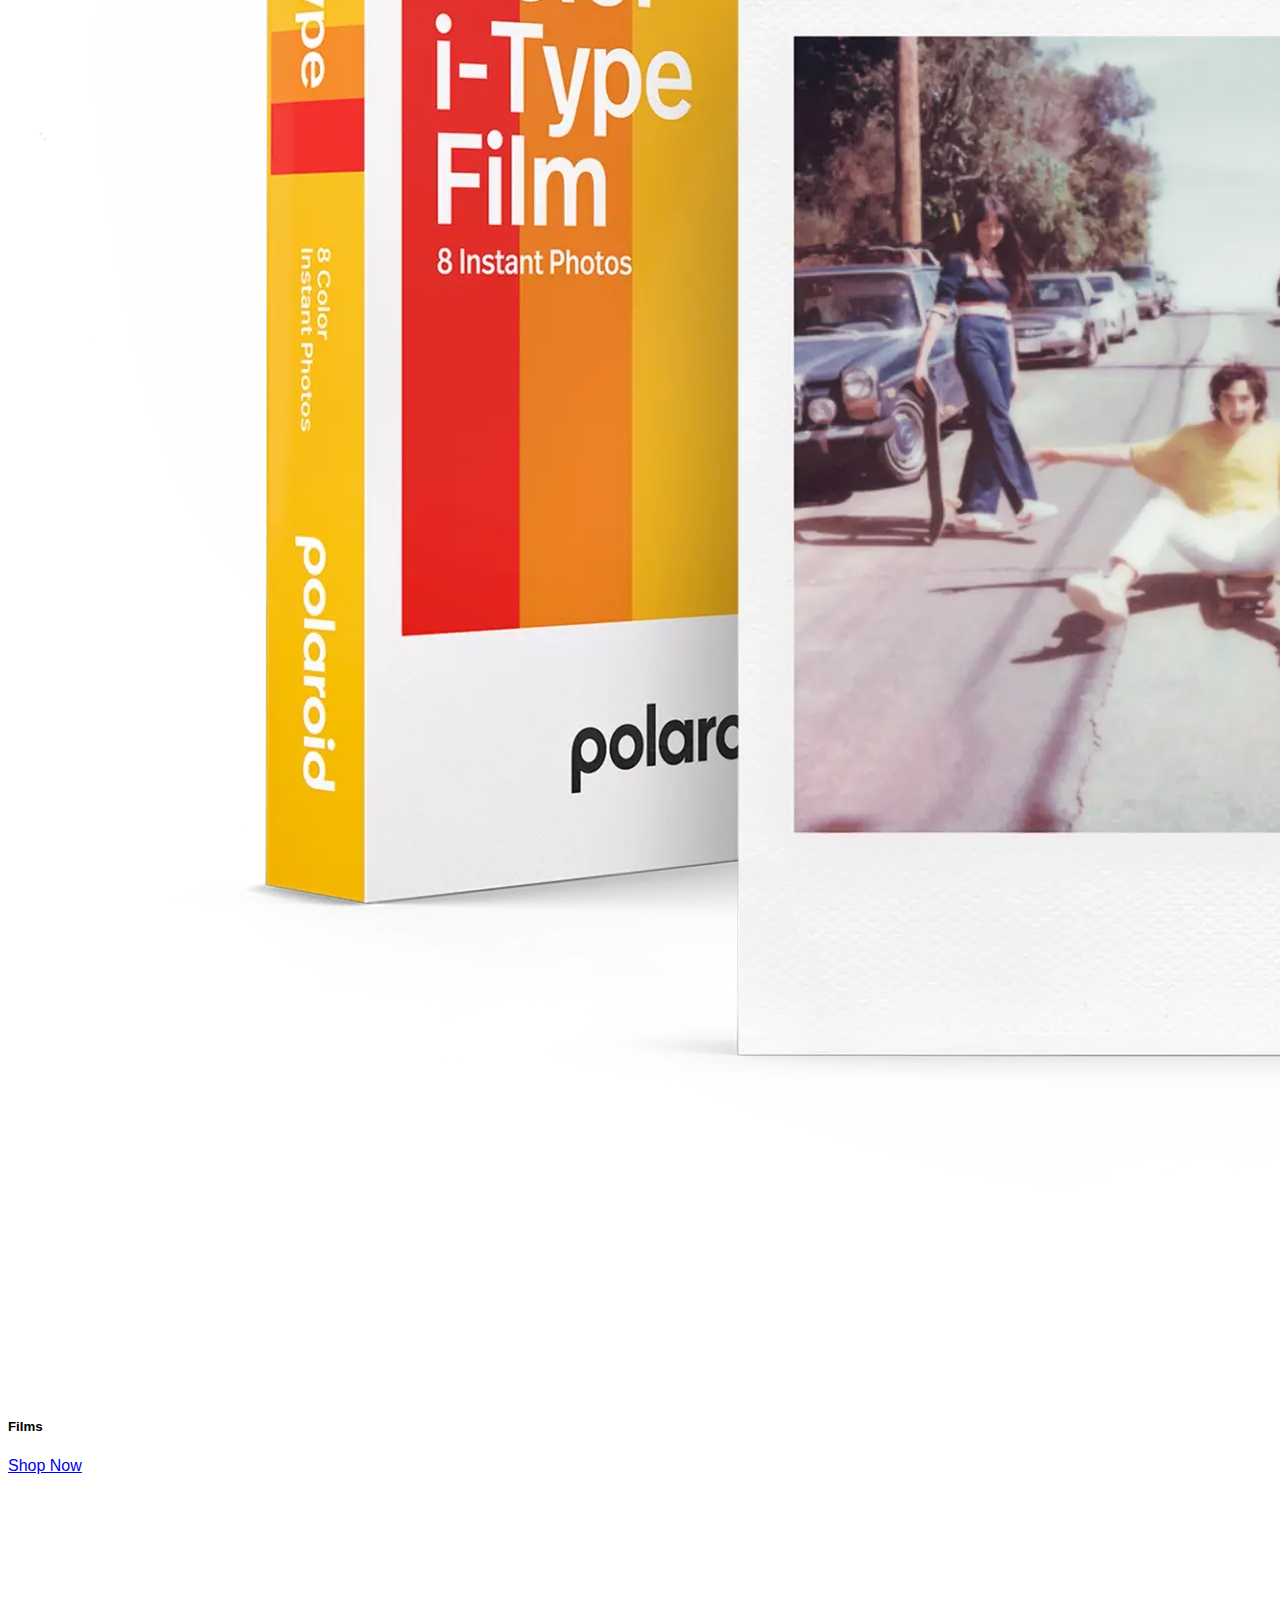
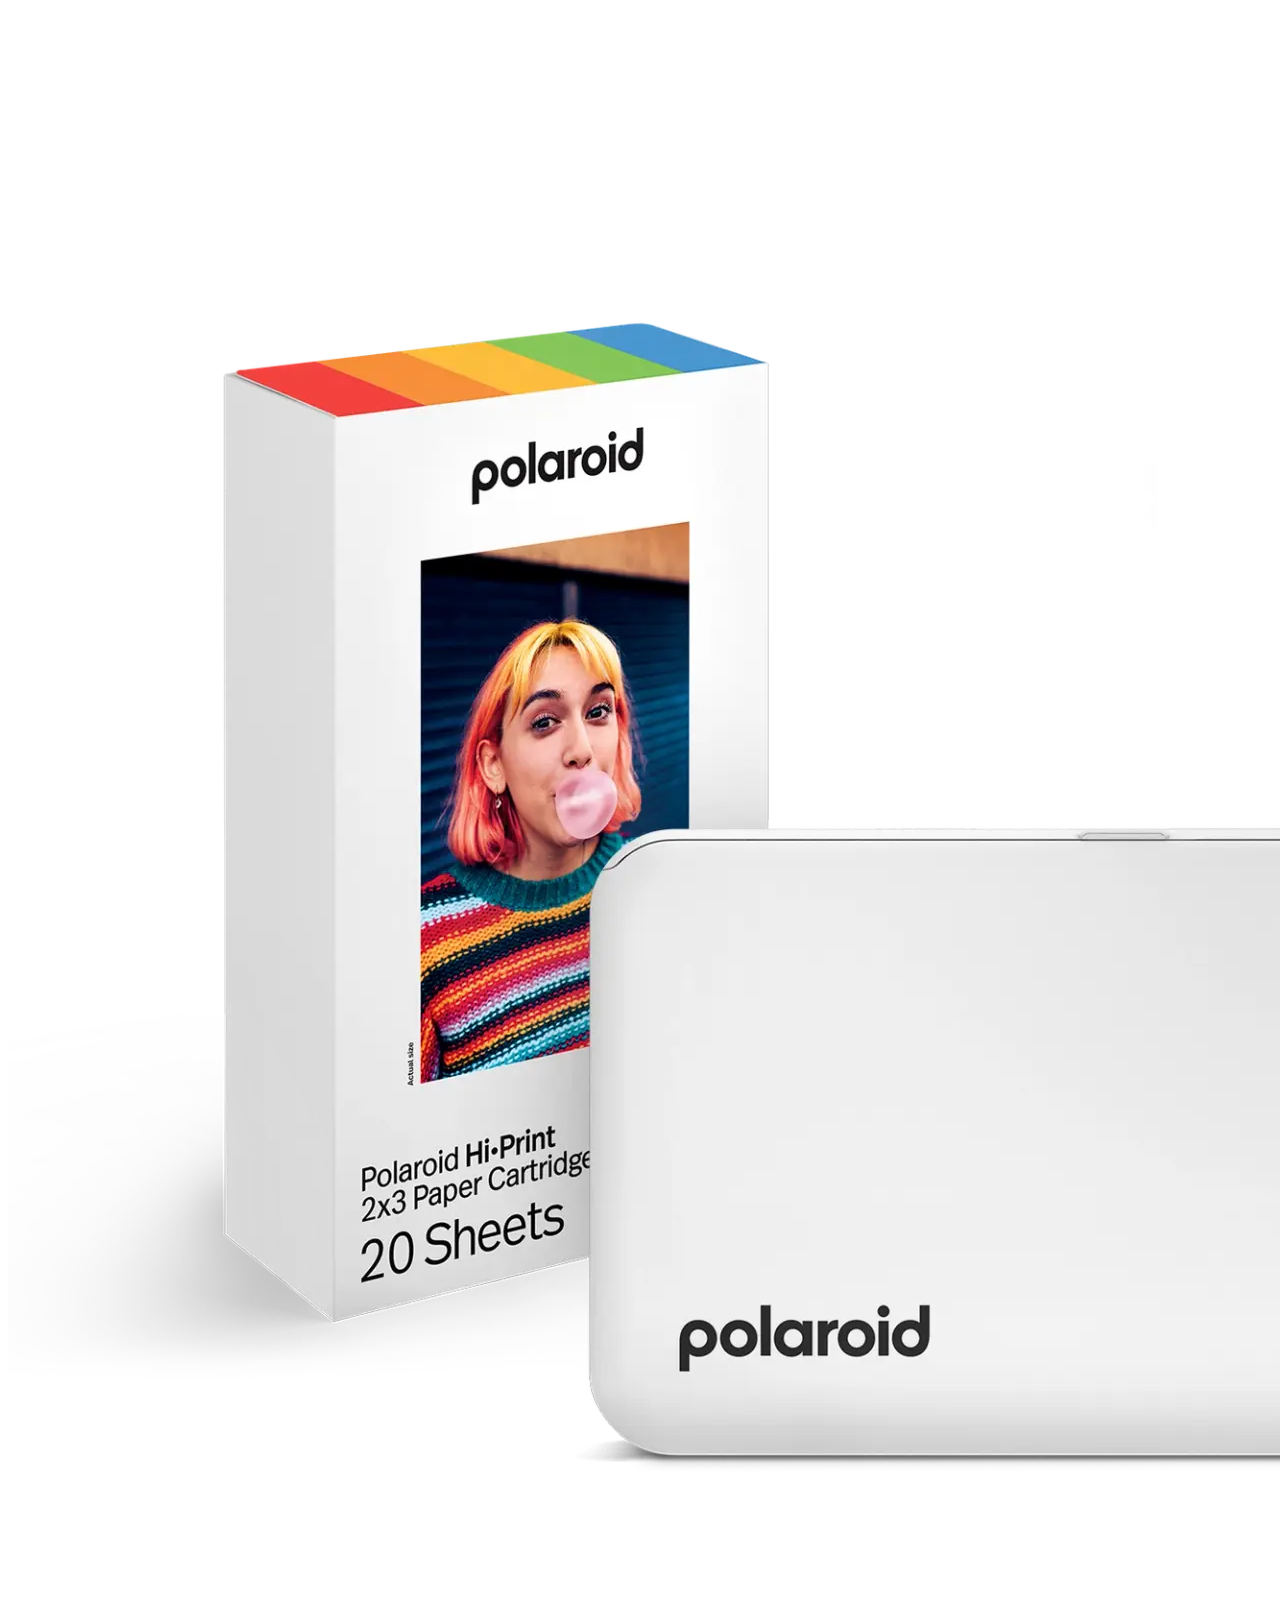
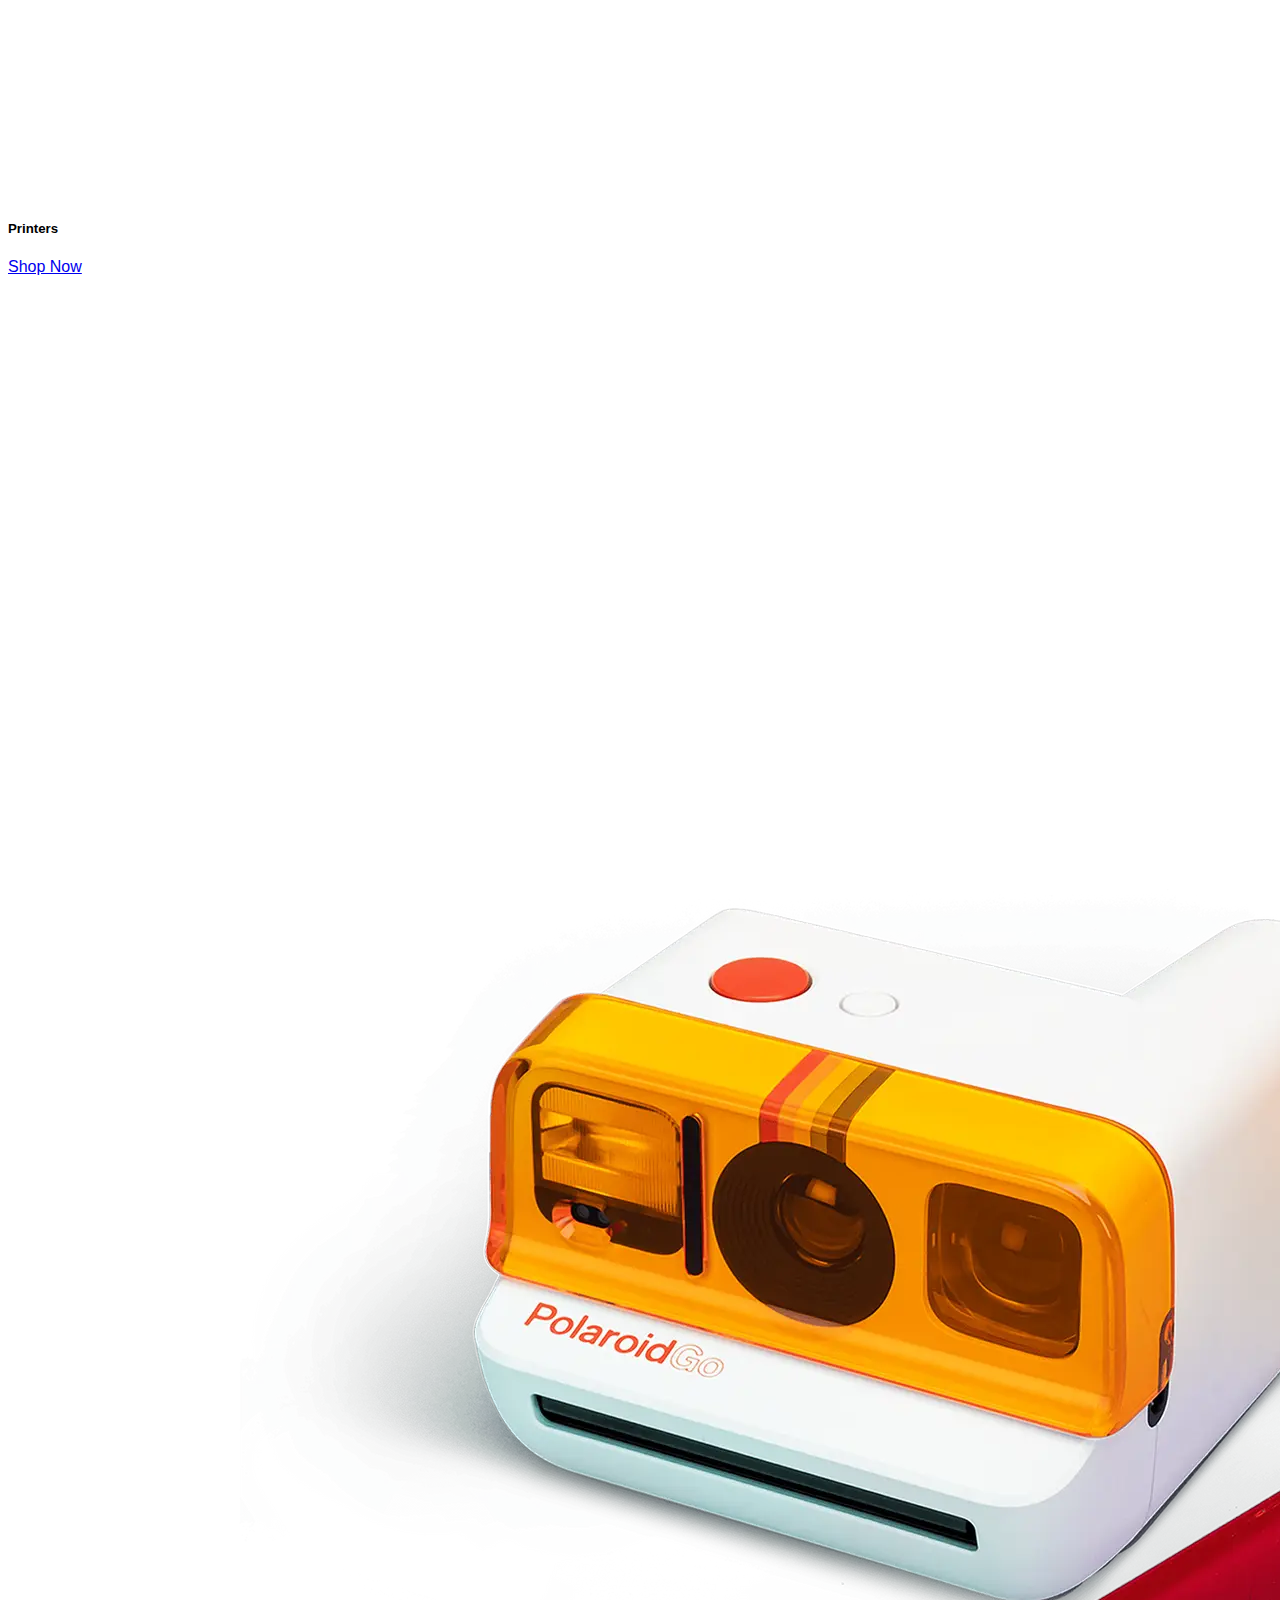
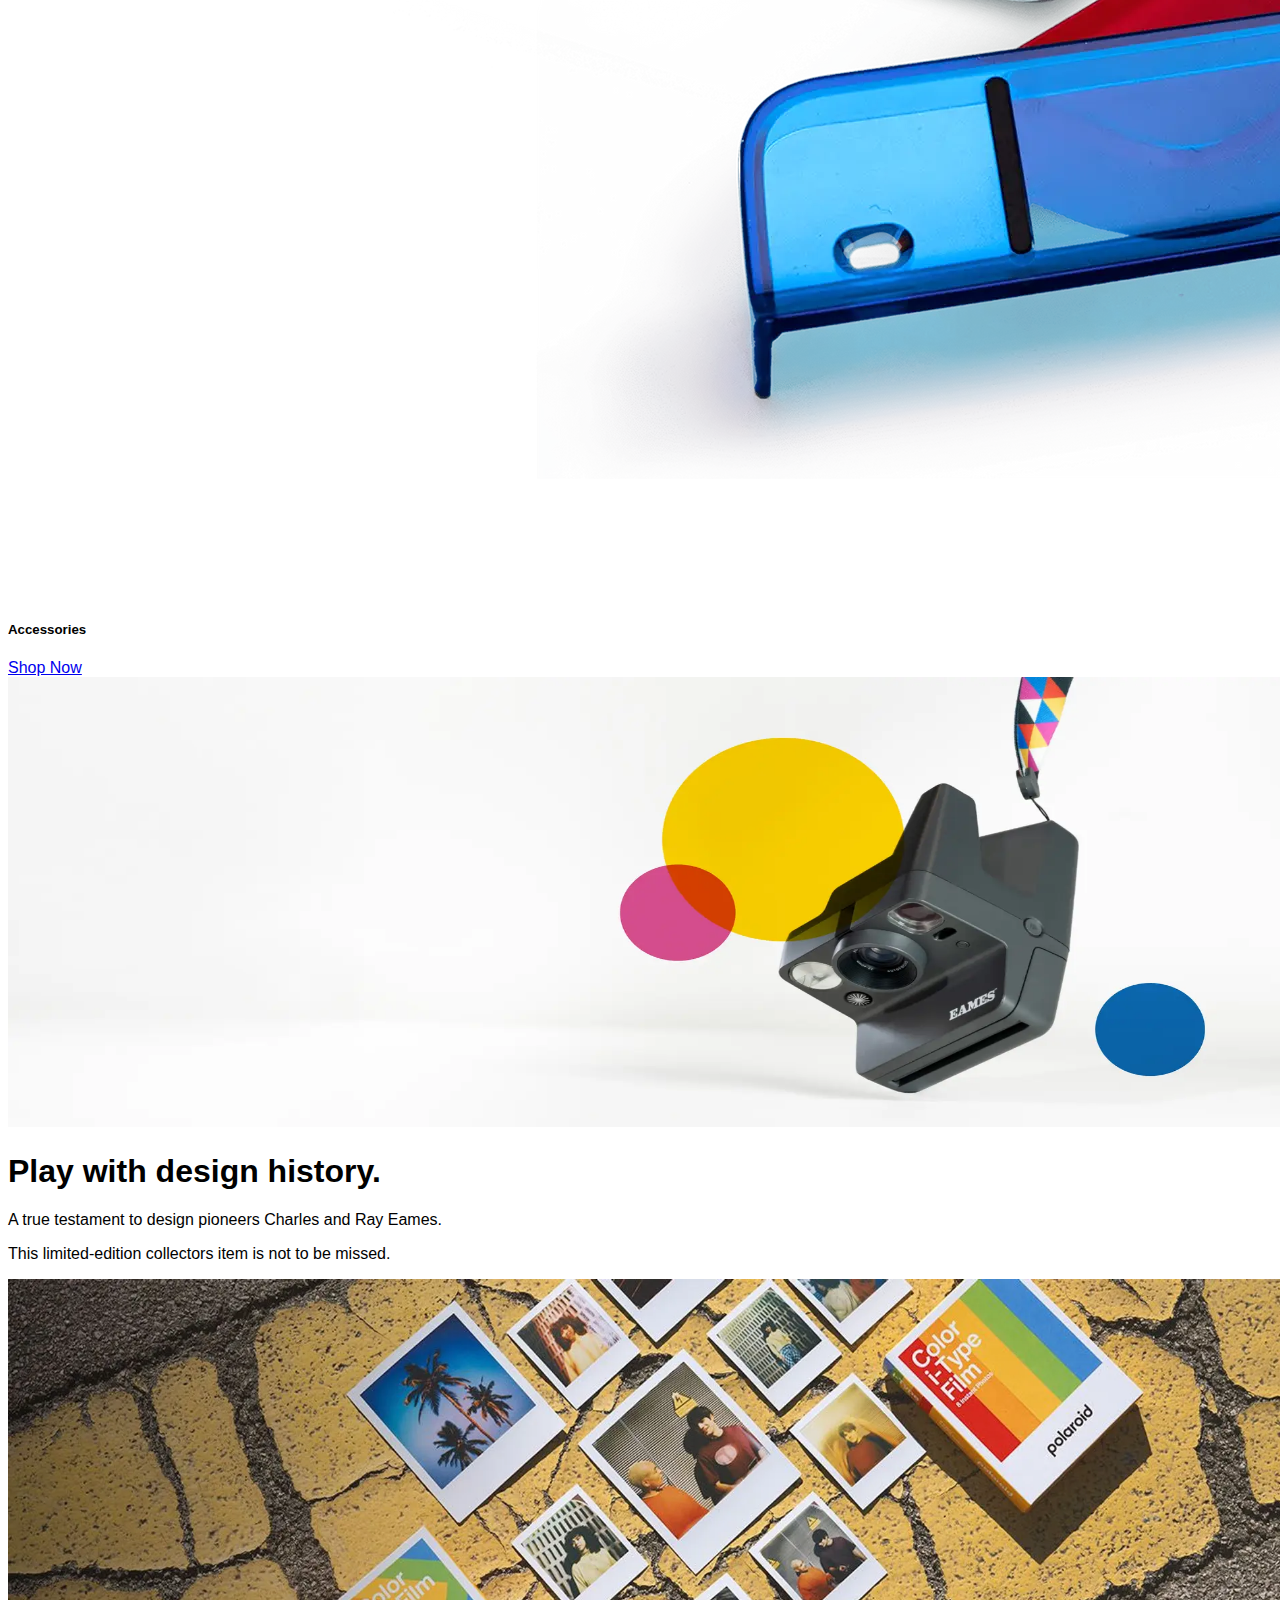
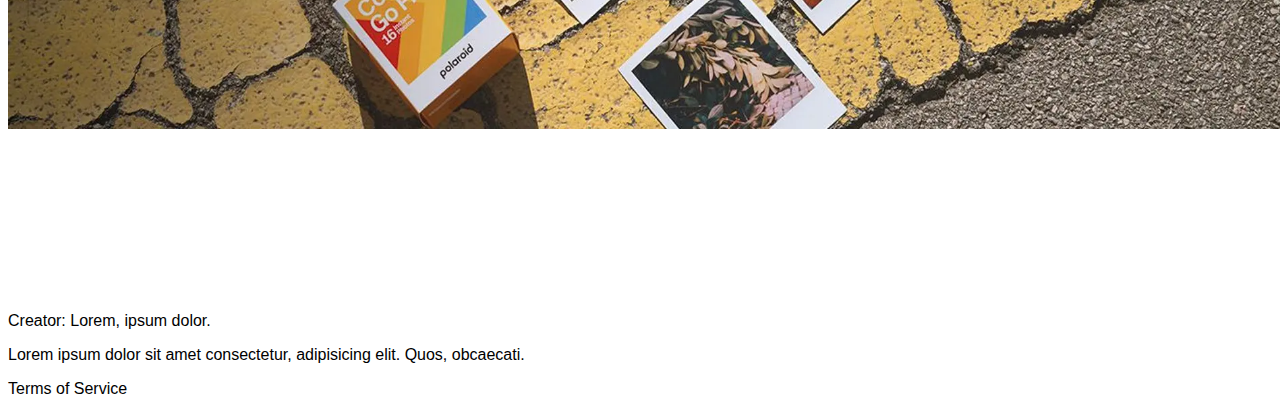
==== commit d7a4f821: "images and home page" ====
--- a/index.html
+++ b/index.html
@@ -1,165 +1,190 @@
 <!DOCTYPE html>
 <html lang="en">
   <head>
-    <title>Title</title>
-    <!-- Required meta tags -->
     <meta charset="utf-8" />
     <meta
       name="viewport"
       content="width=device-width, initial-scale=1, shrink-to-fit=no"
     />
+    <title>Title</title>
 
-    <!-- Bootstrap CSS v5.2.1 -->
+    <!-- Bootstrap CSS v5.3.2 -->
     <link
       href="https://cdn.jsdelivr.net/npm/bootstrap@5.3.2/dist/css/bootstrap.min.css"
       rel="stylesheet"
       integrity="sha384-T3c6CoIi6uLrA9TneNEoa7RxnatzjcDSCmG1MXxSR1GAsXEV/Dwwykc2MPK8M2HN"
       crossorigin="anonymous"
     />
+
+    <!-- Custom CSS -->
+    <link rel="stylesheet" href="css/index.css" />
   </head>
-
   <body>
     <header class="bg-dark p-3">
-      <nav>
-        <!-- <nav class="navbar bg-dark border-bottom border-body" data-bs-theme="dark"> -->
-        <div class="div1">
-          <a href="index.html">Home</a>
-          <a href="login.html">Login</a>
-          <a href="registration.html">Register</a>
-          <a href="products.html">Products</a>
-          <a href="checkout.html">Checkout</a>
-          <link rel="stylesheet" href="css/index.css" />
-        </div>
+      <div class="container">
+        <nav>
+          <div class="row">
+            <div class="col">
+              <a href="index.html" class="text-white">Home</a>
+              <a href="login.html" class="text-white">Login</a>
+              <a href="registration.html" class="text-white">Register</a>
+              <a href="products.html" class="text-white">Products</a>
+              <a href="checkout.html" class="text-white">Checkout</a>
+            </div>
+          </div>
+        </nav>
+      </div>
+    </header>
 
-        <!-- Navbar content -->
-      </nav>
+    <main>
+      <div class="container mt-5 align-items-center">
+        <div class="position-relative" style="color: white">
+          <img
+            src="images/home.webp"
+            alt=""
+            style="width: 1295px; height: 450px"
+          />
 
-      <!-- place navbar here -->
-    </header>
-    <main class="container">
-      <div class="row">
-        <div class="col-md-6">
-          <img
-            src="images/eniko-kis-KsLPTsYaqIQ-unsplash.jpg"
-            alt=""
-            class="img-fluid"
-          />
-        </div>
-        <div class="col-md-6">
-          <h1>Polaroid</h1>
-          <p>
-            Polaroid, a pioneer in instant photography, revolutionized how we
-            capture and share moments. Founded by Edwin Land in 1937, Polaroid
-            cameras allowed users to take a photo and have a physical print
-            develop in minutes, eliminating the need for traditional film
-            processing. The iconic Polaroid instant film used a unique chemical
-            process that produced a finished photograph in mere seconds, making
-            it popular for casual snapshots, family gatherings, and professional
-            use alike. Throughout its history, Polaroid cameras became
-            synonymous with spontaneous photography and creativity. The instant
-            gratification of seeing a photo develop in front of your eyes
-            fostered a unique charm and immediacy in capturing memories. Despite
-            facing challenges from digital photography, Polaroid's legacy
-            endures through vintage enthusiasts and modern iterations that blend
-            digital convenience with the nostalgic appeal of instant prints.
-            Polaroid remains a cultural icon, reminding us of the joy of holding
-            memories in our hands instantly.
-          </p>
+          <div class="position-absolute top-50 start-0 translate-middle-y mx-3">
+            <h1>Polaroid X Magnum</h1>
+            <p>
+              We’ve partnered with global photography collective Magnum Photos
+            </p>
+            <p>
+              to celebrate the storytellers elevating the instant photography
+              craft with the Polaroid I-2.
+            </p>
+            <p>Enjoy $100 off on the Polaroid I-2 instant camera.</p>
+          </div>
         </div>
       </div>
+
       <hr />
-      <div><h1>Shop Now</h1></div>
-      <div class="row">
-        <!-- Product 1 -->
-        <div class="col-lg-4 mb-4">
-          <div class="card">
-            <img src="images/img3.webp" class="card-img-top" alt="Product 1" />
-            <div class="card-body">
-              <h5 class="card-title">Product 1</h5>
-              <p class="card-text">$179.99</p>
-              <a class="btn btn-dark" href="" role="button">View Details</a>
+
+      <div class="container">
+        <div class="row row-cols-1 row-cols-md-2 row-cols-lg-4">
+          <!-- Product 1 -->
+          <div class="col mb-4">
+            <div class="card h-100">
+              <img
+                src="images/img3.webp"
+                class="card-img-top"
+                alt="Polaroid Now Generation 2 i-Type Instant Camera"
+              />
+              <div class="card-body">
+                <h5 class="card-title">Cameras</h5>
+                <a href="products.html" class="btn btn-dark" role="button"
+                  >Shop Now</a
+                >
+              </div>
+            </div>
+          </div>
+
+          <!-- Product 2 -->
+          <div class="col mb-4">
+            <div class="card h-100">
+              <img
+                src="./images/film1.webp"
+                class="card-img-top"
+                alt="Color i-Type Film"
+              />
+              <div class="card-body">
+                <h5 class="card-title">Films</h5>
+                <a href="products-films.html" class="btn btn-dark" role="button"
+                  >Shop Now</a
+                >
+              </div>
+            </div>
+          </div>
+
+          <!-- Product 3 -->
+          <div class="col mb-4">
+            <div class="card h-100">
+              <img
+                src="images/printer1.webp"
+                class="card-img-top"
+                alt="Polaroid Hi·Print 2x3 Generation 2 Starter Set"
+              />
+              <div class="card-body">
+                <h5 class="card-title">Printers</h5>
+                <a
+                  href="products-printer.html"
+                  class="btn btn-dark"
+                  role="button"
+                  >Shop Now</a
+                >
+              </div>
+            </div>
+          </div>
+
+          <!-- Product 4 -->
+          <div class="col mb-4">
+            <div class="card h-100">
+              <img
+                src="/images/a3.webp"
+                class="card-img-top"
+                alt="Polaroid Go Color Filter Set"
+              />
+              <div class="card-body">
+                <h5 class="card-title">Accessories</h5>
+                <a href="accessories.html" class="btn btn-dark" role="button"
+                  >Shop Now</a
+                >
+              </div>
             </div>
           </div>
         </div>
+        <div class="container mt-5 align-items-center">
+          <div class="position-relative" style="color: black">
+            <img
+              src="images/home2.webp"
+              alt=""
+              style="width: 1295px; height: 450px"
 
-        <!-- Product 2 -->
-        <div class="col-lg-4 mb-4">
-          <div class="card">
-            <img src="images/img3.webp" class="card-img-top" alt="Product 2" />
-            <div class="card-body">
-              <h5 class="card-title">Product 2</h5>
-              <p class="card-text">$249.99</p>
-              <a class="btn btn-dark" href="" role="button">View Details</a>
+            />
+
+            <div
+              class="position-absolute top-50 start-0 translate-middle-y mx-3"
+            >
+              <h1>Play with design history.</h1>
+              <p>A true testament to design pioneers Charles and Ray Eames.</p>
+              <p>This limited-edition collectors item is not to be missed.</p>
             </div>
           </div>
         </div>
+        <div class="position-relative" style="color: white">
+          <img
+            src="images/home3.webp"
+            alt=""
+            style="width: 1295px; height: 450px"
+          />
 
-        <!-- Product 3 -->
-        <div class="col-lg-4 mb-4">
-          <div class="card">
-            <img src="images/img3.webp" class="card-img-top" alt="Product 3" />
-            <div class="card-body">
-              <h5 class="card-title">Product 3</h5>
-              <p class="card-text">$129.99</p>
-              <a class="btn btn-dark" href="" role="button">View Details</a>
-            </div>
-          </div>
-        </div>
-
-        <!-- Product 4 -->
-        <div class="col-lg-4 mb-4">
-          <div class="card">
-            <img src="images/img3.webp" class="card-img-top" alt="Product 4" />
-            <div class="card-body">
-              <h5 class="card-title">Product 4</h5>
-              <p class="card-text">$199.99</p>
-              <a class="btn btn-dark" href="" role="button">View Details</a>
-            </div>
-          </div>
-        </div>
-
-        <!-- Product 5 -->
-        <div class="col-lg-4 mb-4">
-          <div class="card">
-            <img src="images/img3.webp" class="card-img-top" alt="Product 5" />
-            <div class="card-body">
-              <h5 class="card-title">Product 5</h5>
-              <p class="card-text">$299.99</p>
-              <a class="btn btn-dark" href="" role="button">View Details</a>
-            </div>
-          </div>
-        </div>
-
-        <!-- Product 6 -->
-        <div class="col-lg-4 mb-4">
-          <div class="card">
-            <img src="images/img3.webp" class="card-img-top" alt="Product 6" />
-            <div class="card-body">
-              <h5 class="card-title">Product 6</h5>
-              <p class="card-text">$179.99</p>
-              <a class="btn btn-dark" href="" role="button">View Details</a>
-            </div>
+          <div class="position-absolute top-50 start-0 translate-middle-y mx-3">
+            <h1>Capture real life on icnoic</h1>
+            <h1>Polaroid film</h1>
+            <h6>Save on your favorite films with our exclusive film bundles!</h6>
           </div>
         </div>
       </div>
     </main>
 
     <footer class="bg-dark text-white p-3">
-      <p>creator Lorem, ipsum dolor.</p>
-      <p>
-        Lorem ipsum dolor sit amet consectetur, adipisicing elit. Quos,
-        obcaecati.
-      </p>
-      <p>Terms/service</p>
-      <!-- place footer here -->
+      <div class="container">
+        <p>Creator: Lorem, ipsum dolor.</p>
+        <p>
+          Lorem ipsum dolor sit amet consectetur, adipisicing elit. Quos,
+          obcaecati.
+        </p>
+        <p>Terms of Service</p>
+      </div>
     </footer>
+
     <!-- Bootstrap JavaScript Libraries -->
     <script
       src="https://cdn.jsdelivr.net/npm/@popperjs/core@2.11.8/dist/umd/popper.min.js"
       integrity="sha384-I7E8VVD/ismYTF4hNIPjVp/Zjvgyol6VFvRkX/vR+Vc4jQkC+hVqc2pM8ODewa9r"
       crossorigin="anonymous"
     ></script>
-
     <script
       src="https://cdn.jsdelivr.net/npm/bootstrap@5.3.2/dist/js/bootstrap.min.js"
       integrity="sha384-BBtl+eGJRgqQAUMxJ7pMwbEyER4l1g+O15P+16Ep7Q9Q+zqX6gSbd85u4mG4QzX+"
--- a/css/index.css
+++ b/css/index.css
@@ -1,8 +1,8 @@
-.div1{
+/* .div1{
 display: flex;
 justify-content: space-between;
 padding: 1rem;
-}
+} */
 body{
     font-family: sans-serif;
 }
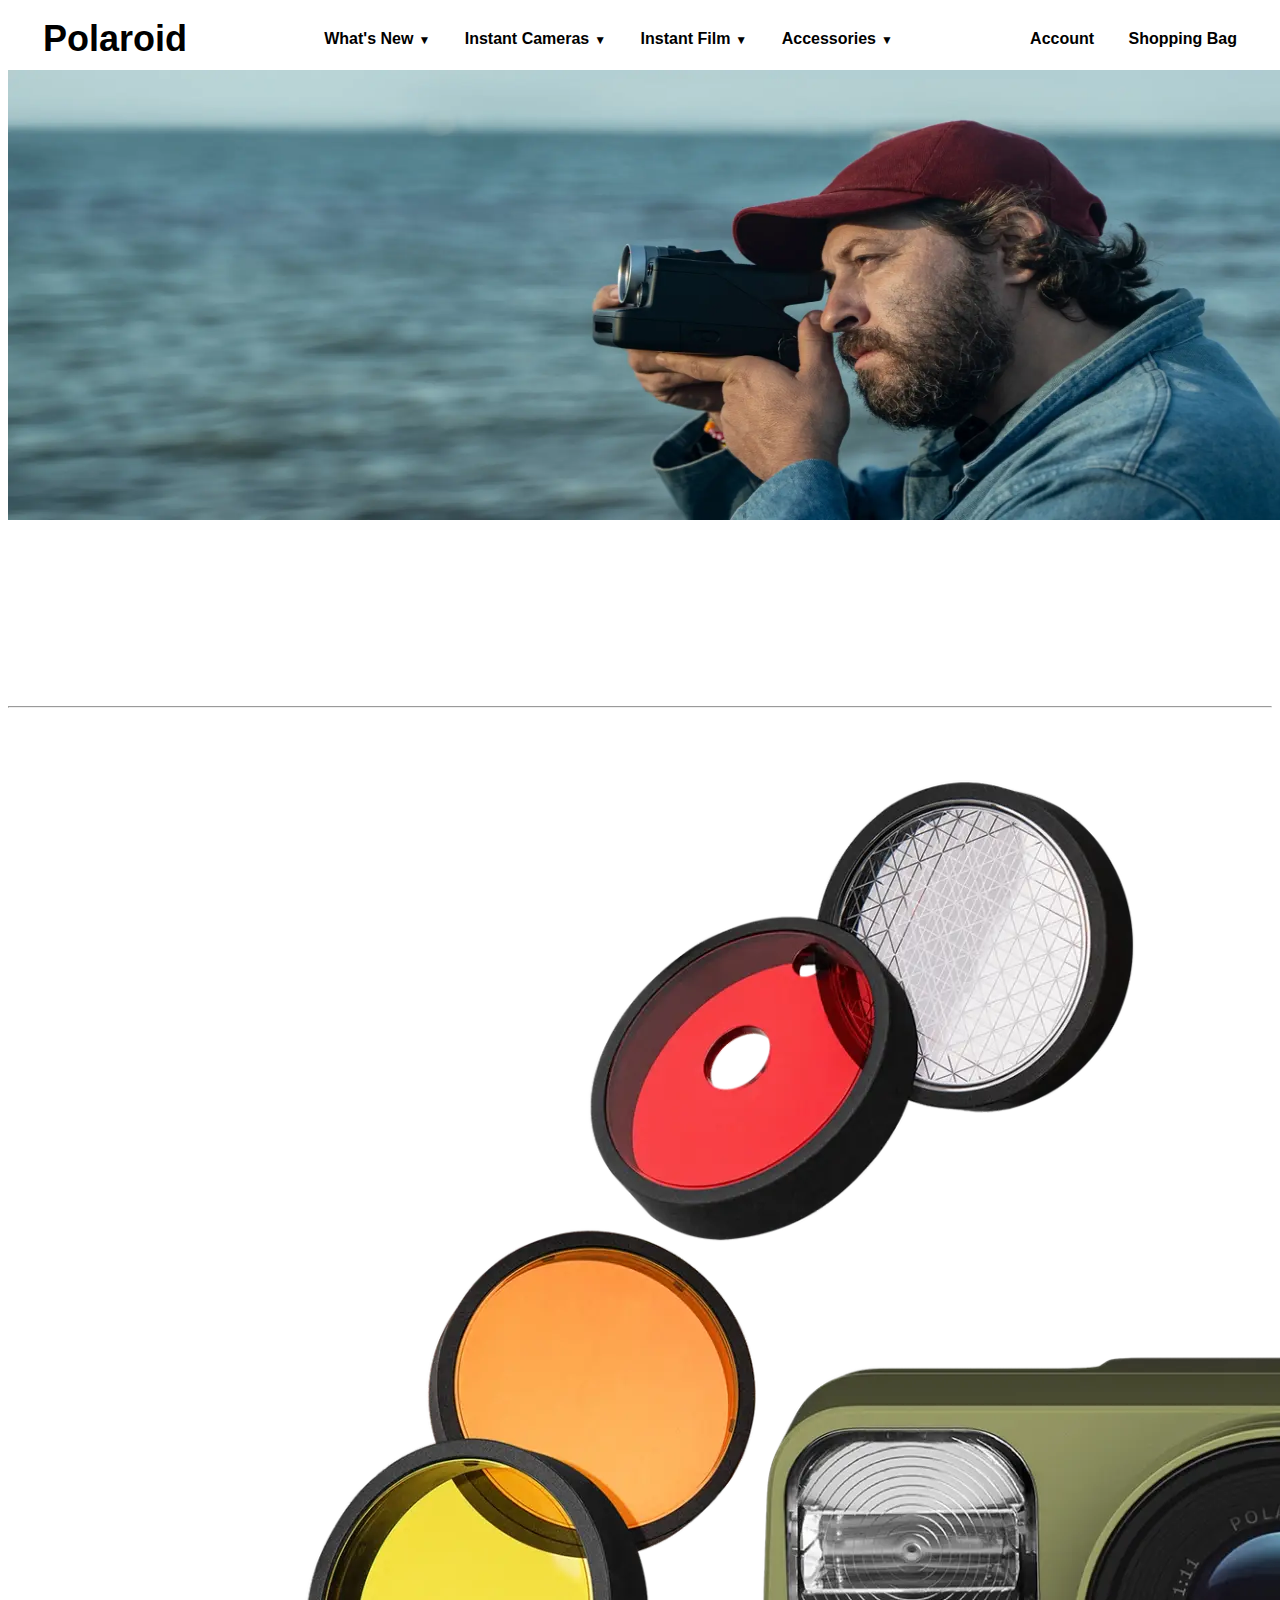
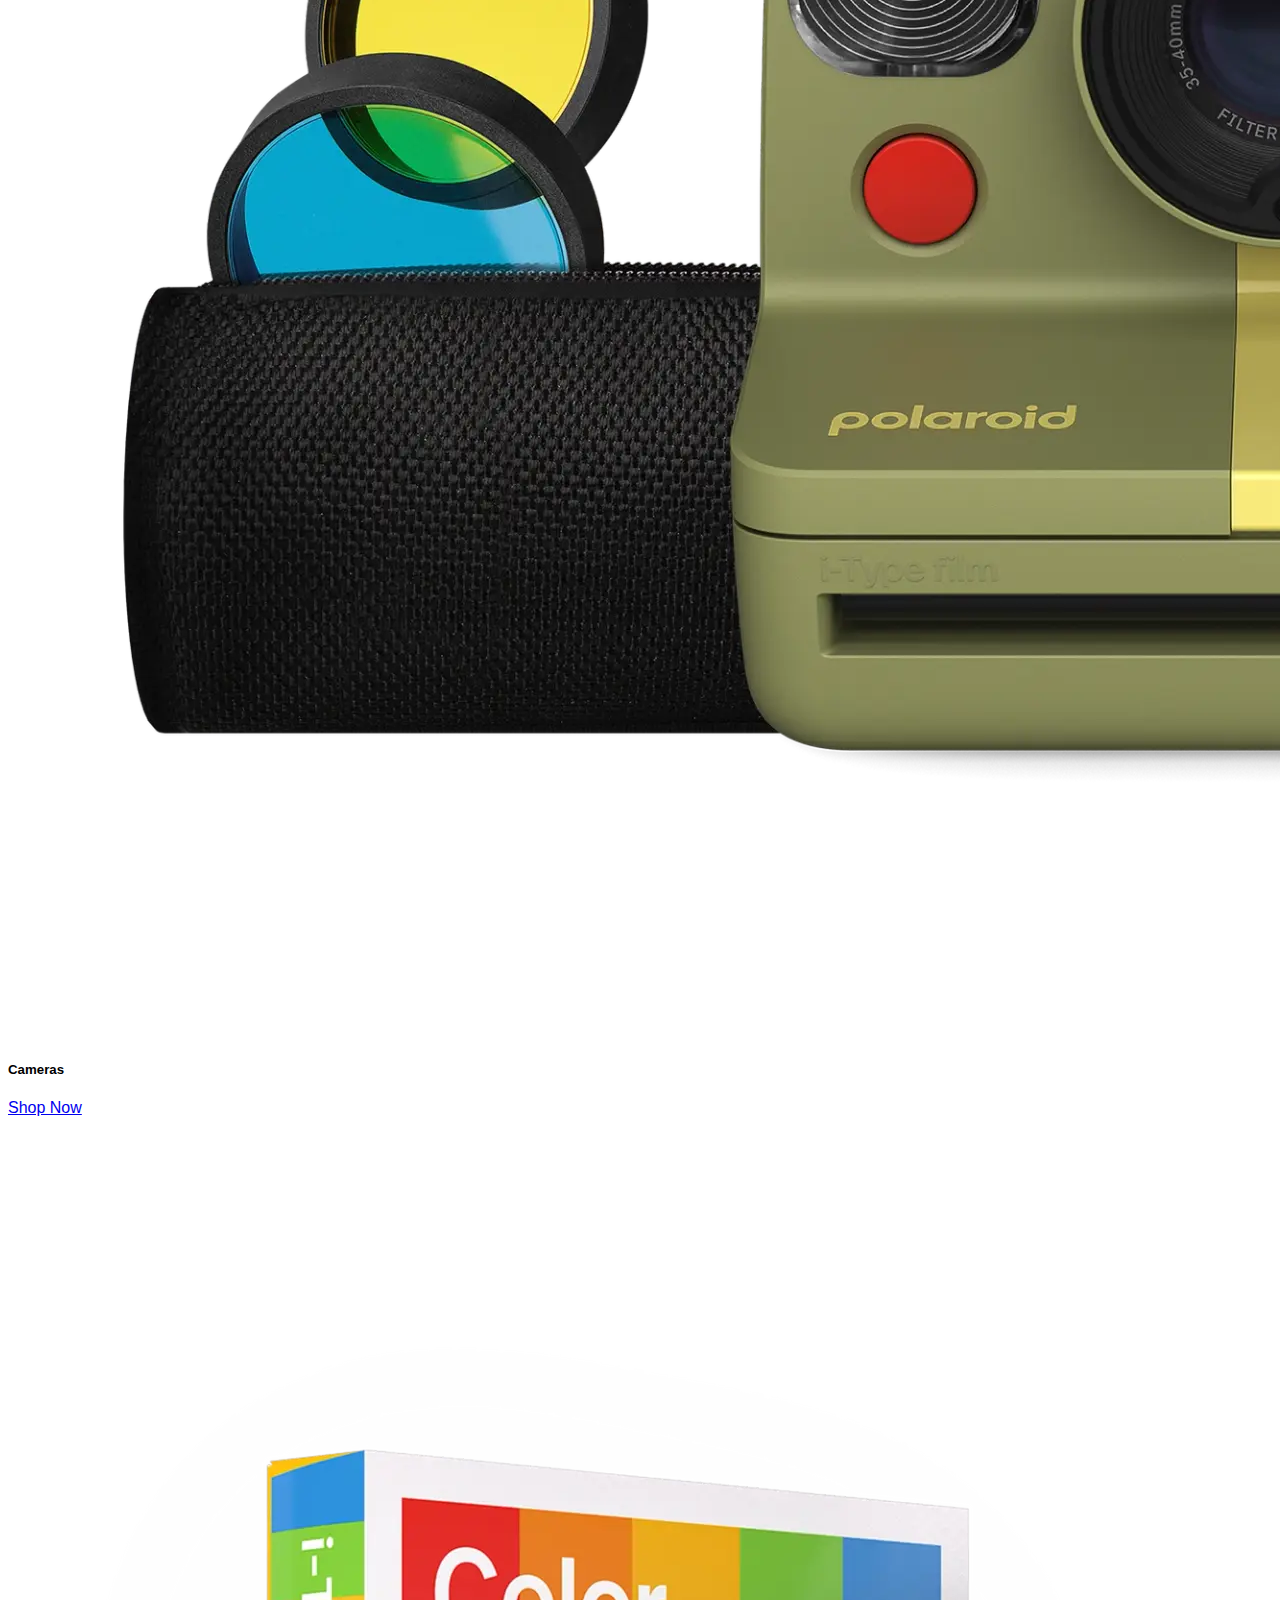
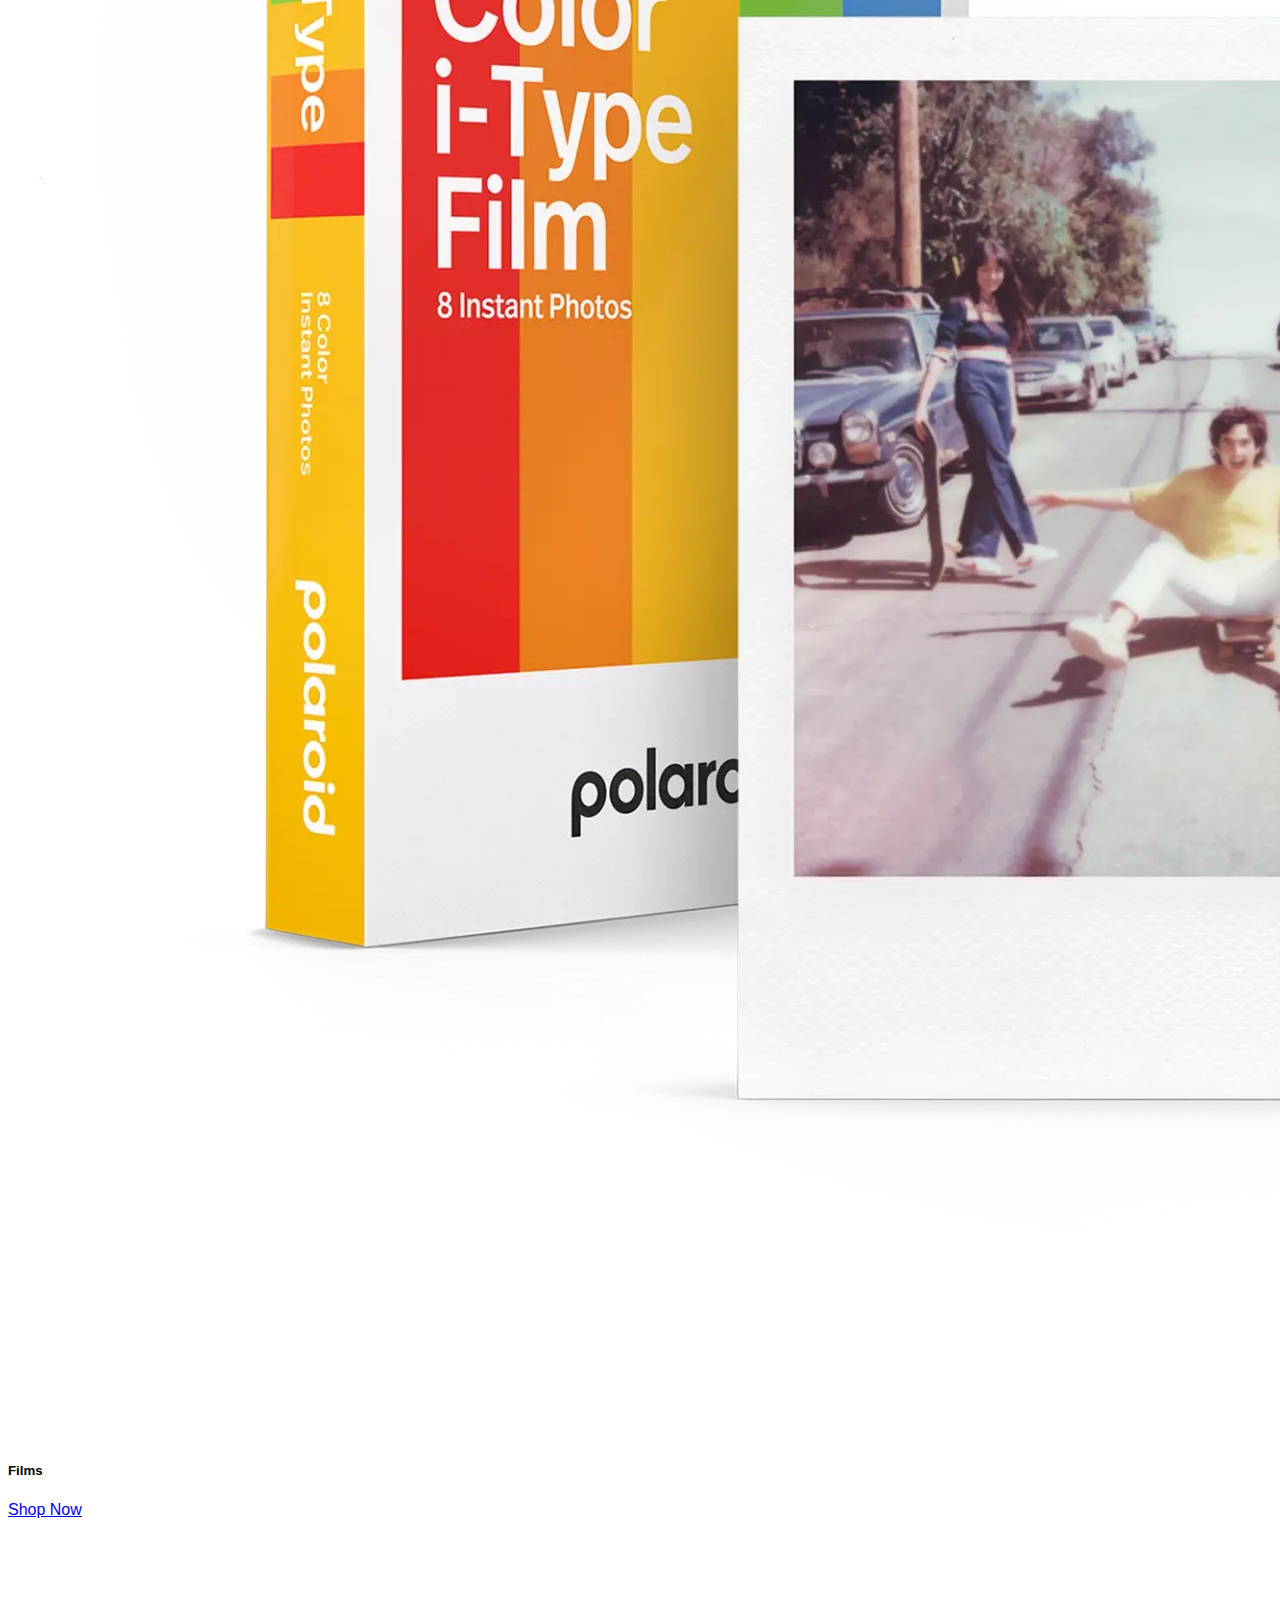
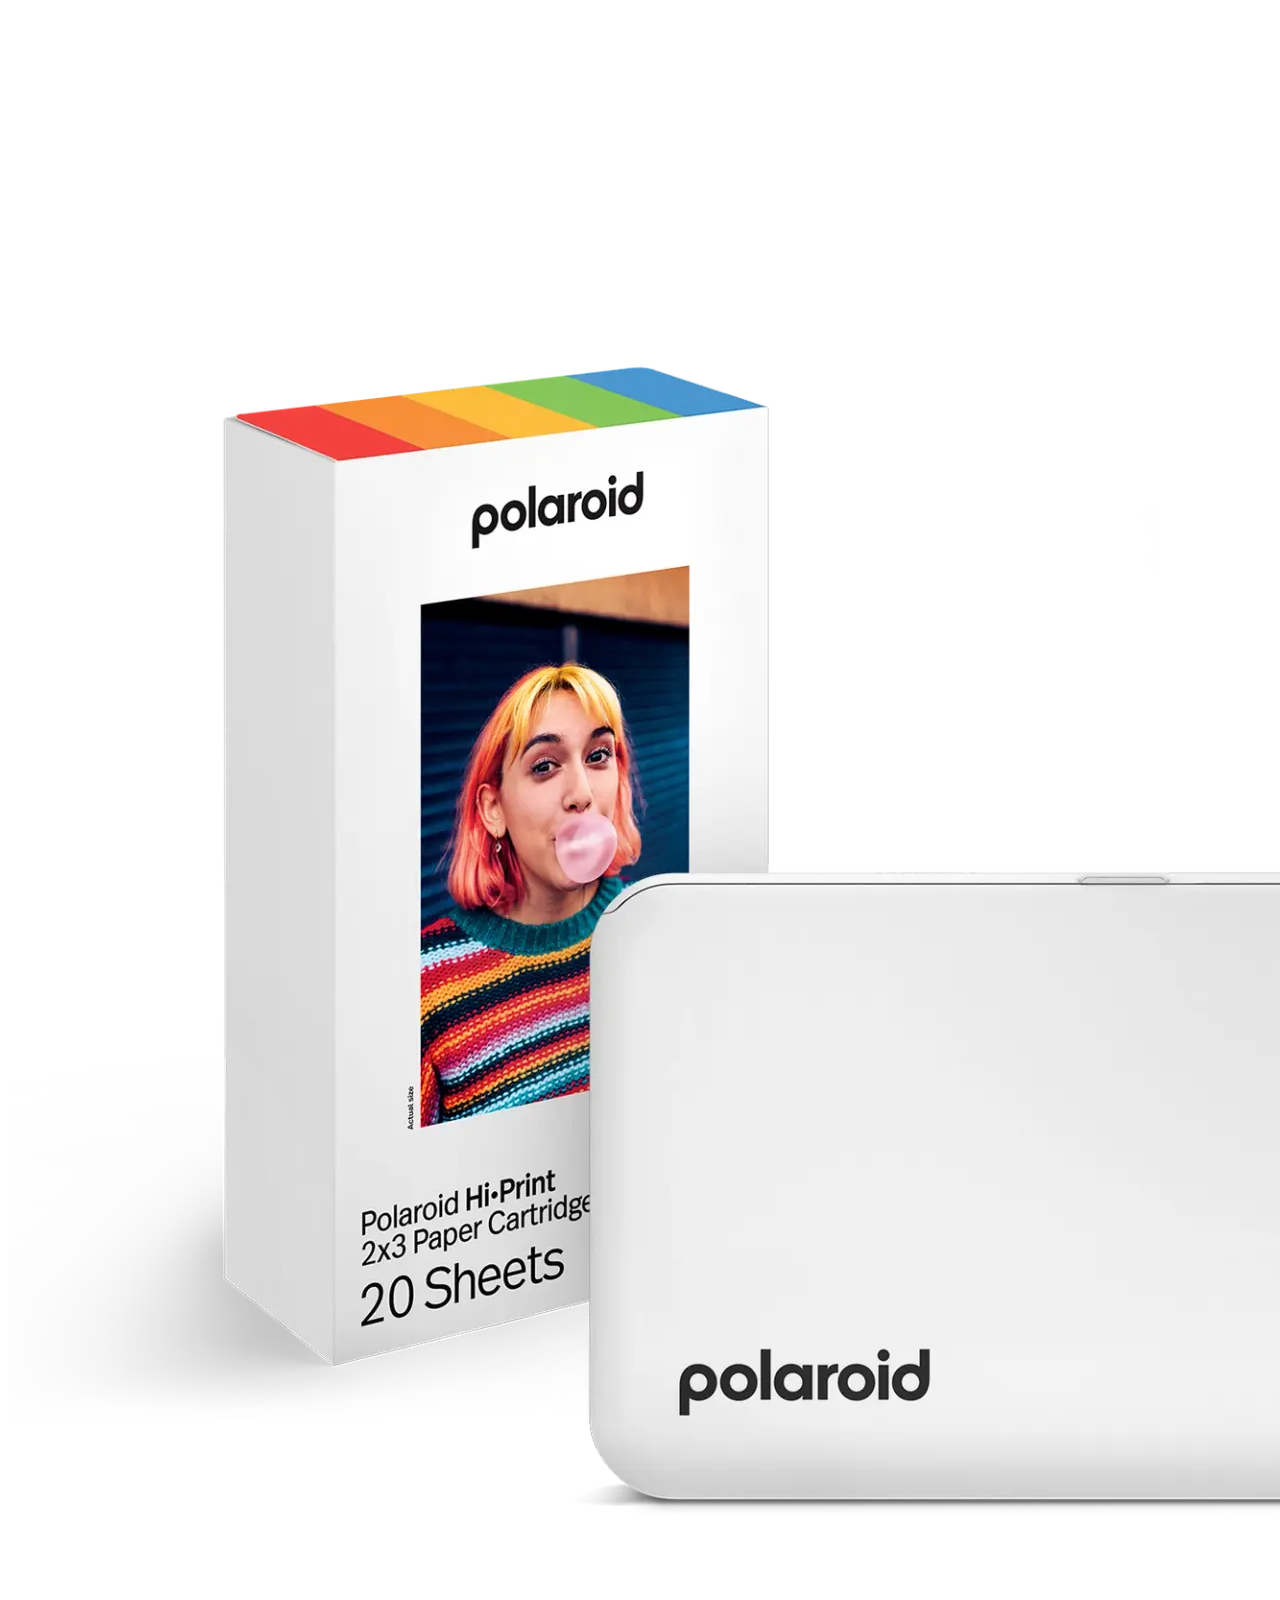
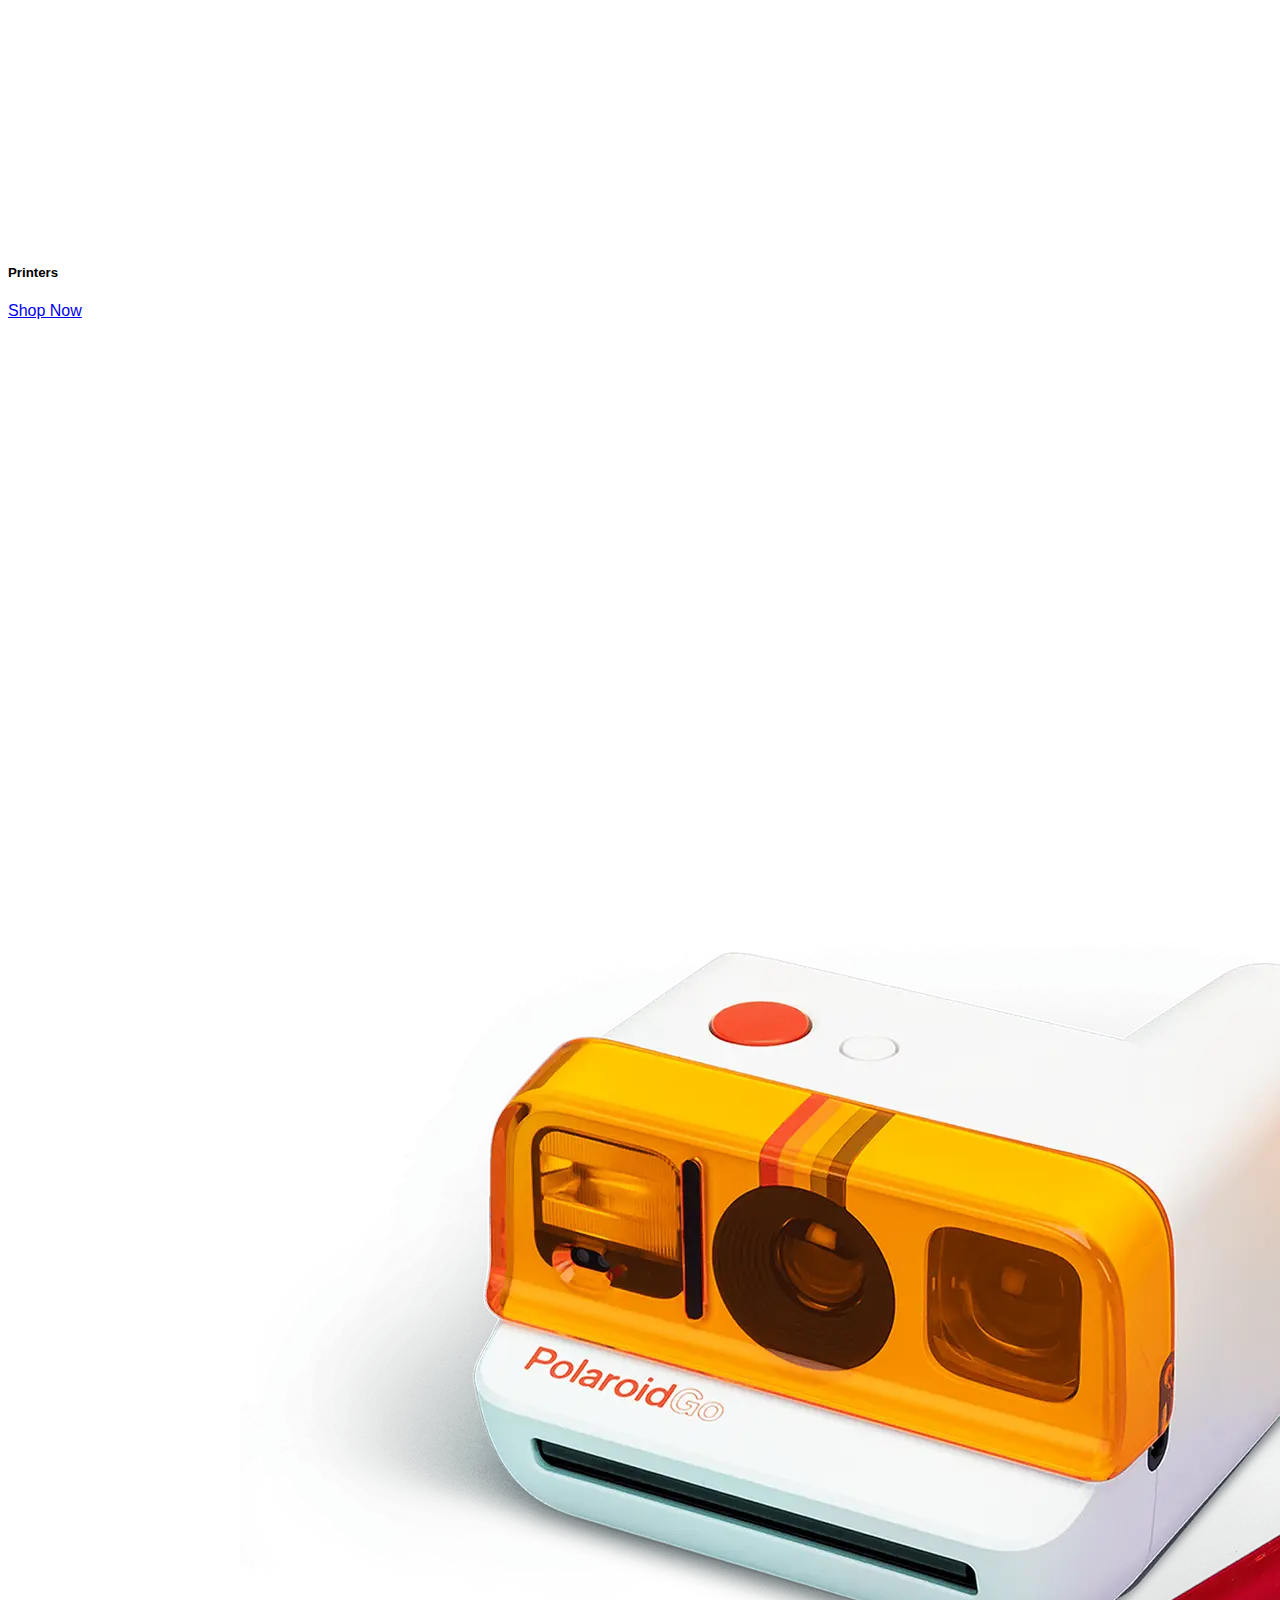
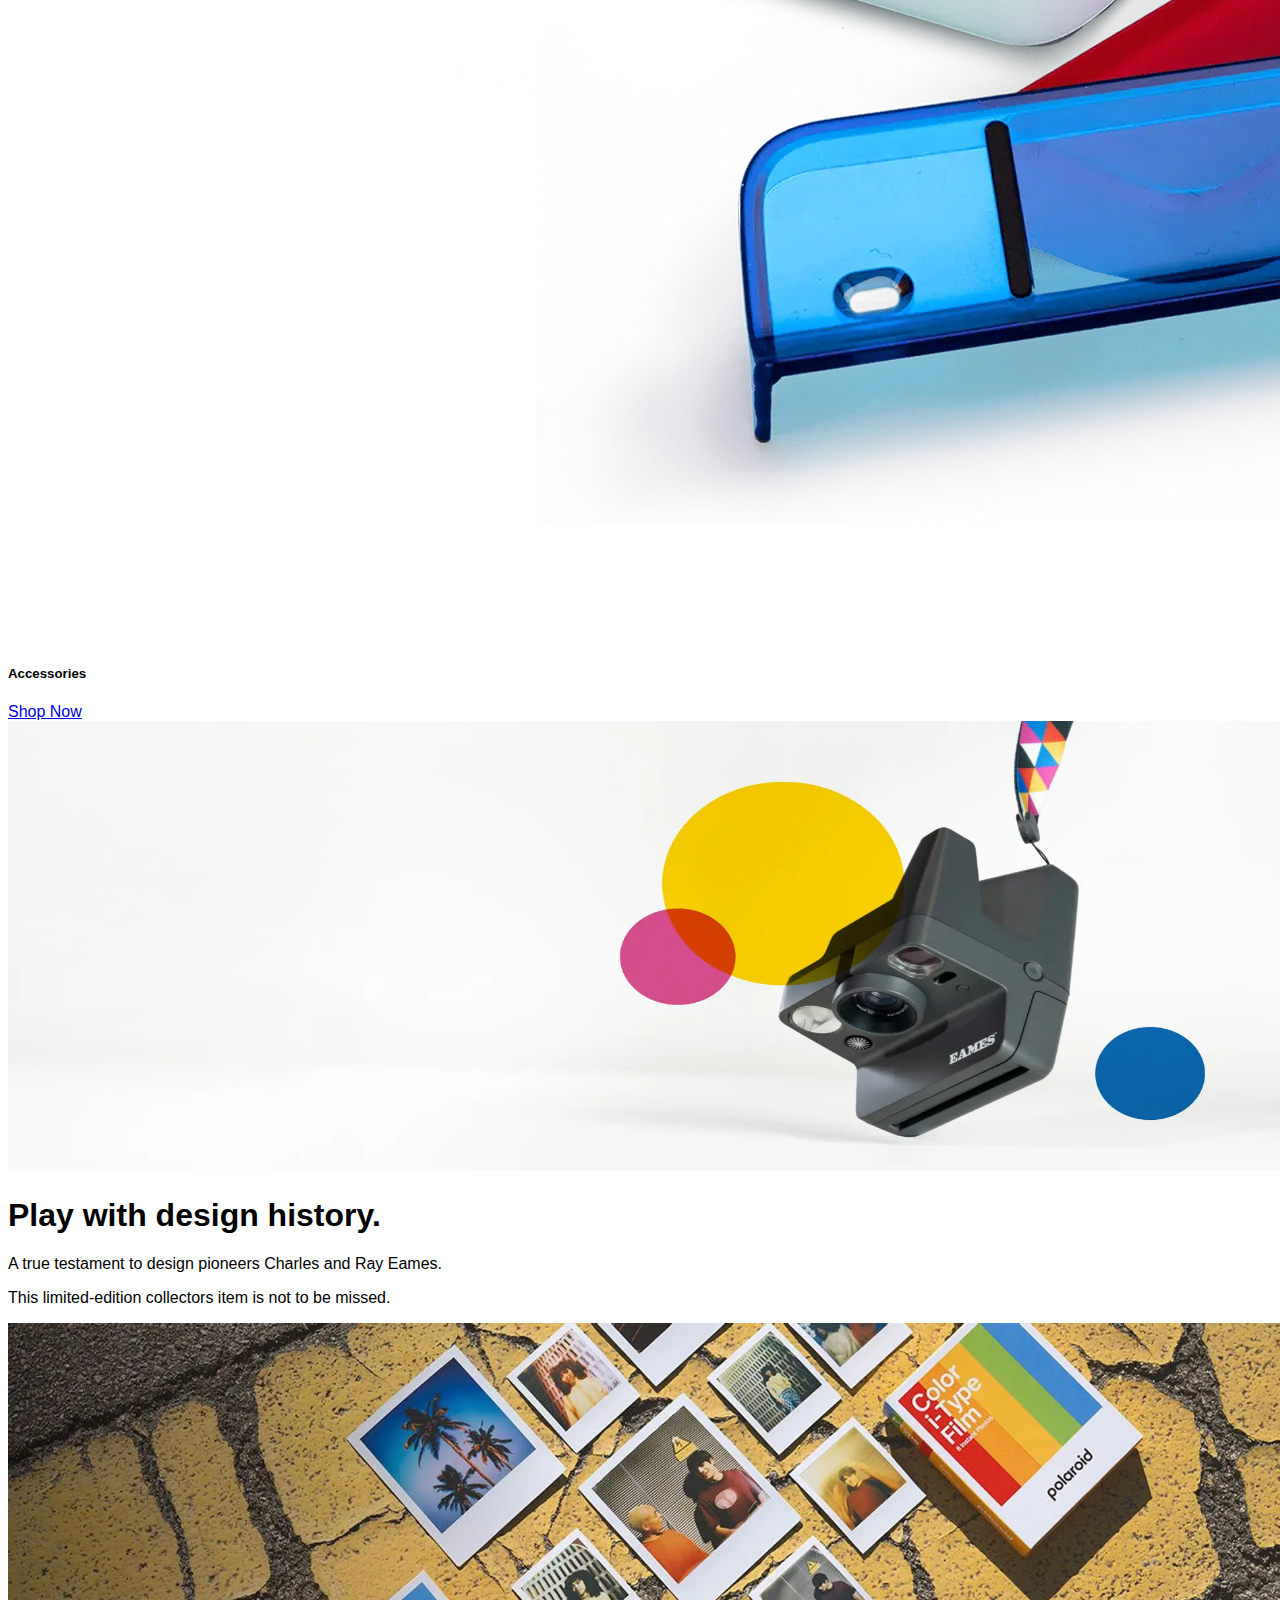
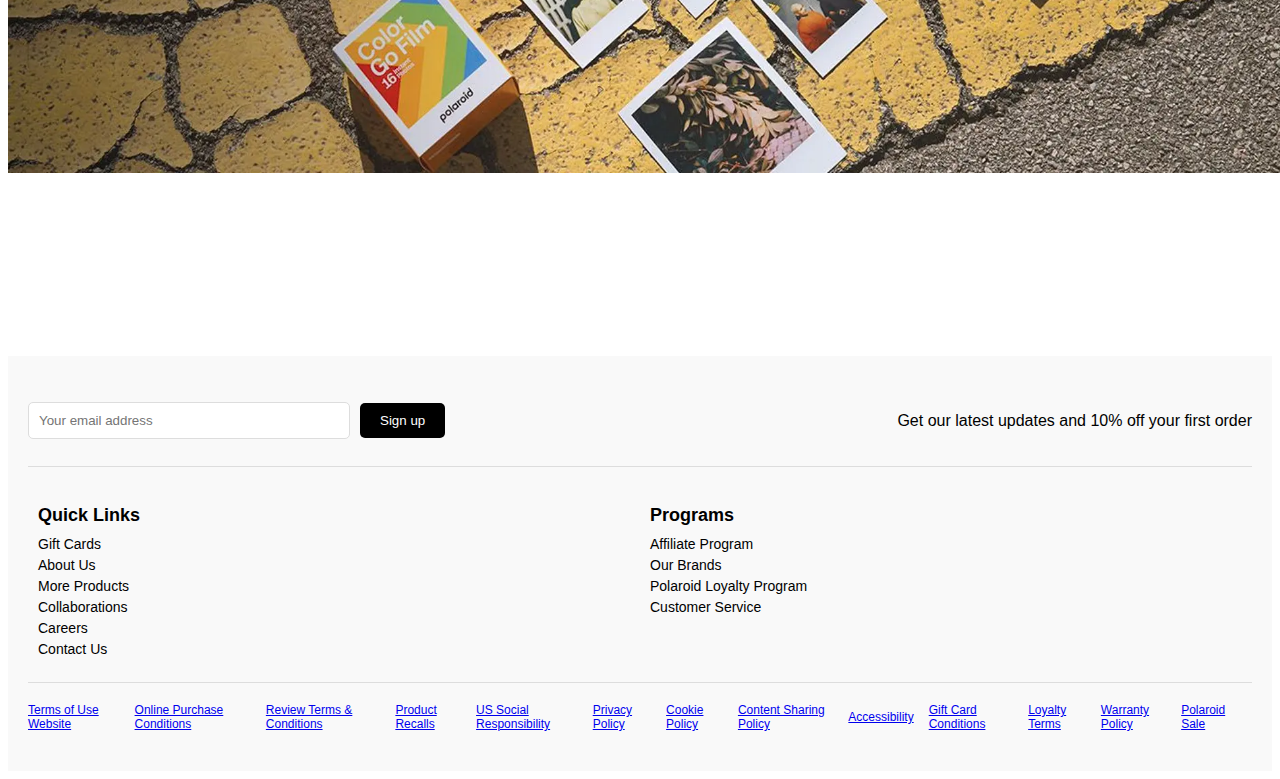
==== commit 3f648387: "updated footer and header for index" ====
--- a/index.html
+++ b/index.html
@@ -18,22 +18,67 @@
 
     <!-- Custom CSS -->
     <link rel="stylesheet" href="css/index.css" />
+    <link rel="stylesheet" href="css/headerAndFooter.css">
   </head>
   <body>
-    <header class="bg-dark p-3">
-      <div class="container">
-        <nav>
-          <div class="row">
-            <div class="col">
-              <a href="index.html" class="text-white">Home</a>
-              <a href="login.html" class="text-white">Login</a>
-              <a href="registration.html" class="text-white">Register</a>
-              <a href="products.html" class="text-white">Products</a>
-              <a href="checkout.html" class="text-white">Checkout</a>
-            </div>
-          </div>
-        </nav>
-      </div>
+    <header>
+      <div id="allHeaderLinks">
+        <div id="headerLogoLink">
+            <a href="" id="headerCompanyName">Polaroid</a>
+        </div>
+        <div id="headerProductLinks" style="flex-grow: 1; text-align: center;">
+            <a href="products-printer.html" id="headerWhatsNew" class="arrow">What's New</a>
+            <a href="products.html" id="headerInstantCameras" class="arrow">Instant Cameras</a>
+            <a href="products-films.html" id="headerInstantFilm" class="arrow">Instant Film</a>
+            <a href="accessories.html" id="headerInstantFilm" class="arrow">Accessories</a>
+        </div>
+        <div id="headerOtherLinks">
+            <a href="login.html" id="headerAccount">Account</a>
+            <a href="checkout.html" id="headerShoppingBag">Shopping Bag</a>
+        </div>
+    </div>
+    <div class="dropdown" id="dropdownWhatsNew">
+        <div class="dropdown-content">
+            <div class="dropdown-item">
+                <img src="images/printer1.webp" alt="Polaroid X Magnum">
+                <p>Polaroid Hi·Print 2x3 Generation 2 Starter Set</p>
+            </div>
+            <div class="dropdown-item">
+              <img src="images/printer2.webp" alt="Polaroid X Magnum">
+              <p>Polaroid Hi·Print 2x3 case</p>
+            </div>
+            <div class="dropdown-item">
+              <img src="images/printer3.webp" alt="Polaroid X Magnum">
+              <p>Polaroid Hi·Print 2x3 Paper Cartridge Generation 2 – 20 Sheets</p>
+            </div>
+        </div>
+    </div>
+    <div class="dropdown" id="dropdownInstantCameras">
+        <div class="dropdown-content">
+            <div class="dropdown-item">
+                <img src="images/img6.webp" alt="Instant Camera 1">
+                <p>Polaroid Now Generation 2 i-Type Instant Camera</p>
+            </div>
+            <div class="dropdown-item">
+              <img src="images/img2.webp" alt="Instant Camera 1">
+              <p>Polaroid Now Generation 2 i-Type Instant Camera</p>
+            </div>
+            <div class="dropdown-item">
+              <img src="images/img4.webp" alt="Instant Camera 1">
+              <p>Polaroid Now Generation 2 i-Type Instant Camera</p>
+            </div>
+            <!-- Add more dropdown items as needed -->
+        </div>
+    </div>
+    <div class="dropdown" id="dropdownInstantFilm">
+        <div class="dropdown-content">
+            <div class="dropdown-item">
+                <img src="images/film1.webp" alt="Instant Film 1">
+                <p>Color i-Type Film</p>
+            </div>
+            <!-- Add more dropdown items as needed -->
+        </div>
+    </div>
     </header>
 
     <main>
@@ -168,16 +213,85 @@
       </div>
     </main>
 
-    <footer class="bg-dark text-white p-3">
-      <div class="container">
-        <p>Creator: Lorem, ipsum dolor.</p>
-        <p>
-          Lorem ipsum dolor sit amet consectetur, adipisicing elit. Quos,
-          obcaecati.
-        </p>
-        <p>Terms of Service</p>
-      </div>
-    </footer>
+    <footer id="footer">
+      <div id="footerTop">
+          <div>
+              <input type="email" placeholder="Your email address">
+              <button>Sign up</button>
+          </div>
+          <p>Get our latest updates and 10% off your first order</p>
+      </div>
+      <div id="footerMain">
+          <div class="footerColumn">
+              <h3>Quick Links</h3>
+              <a href="#">Gift Cards</a>
+              <a href="#">About Us</a>
+              <a href="#">More Products</a>
+              <a href="#">Collaborations</a>
+              <a href="#">Careers</a>
+              <a href="#">Contact Us</a>
+          </div>
+          <div class="footerColumn">
+              <h3>Programs</h3>
+              <a href="#">Affiliate Program</a>
+              <a href="#">Our Brands</a>
+              <a href="#">Polaroid Loyalty Program</a>
+              <a href="#">Customer Service</a>
+          </div>
+      </div>
+      <div class="footerBottom">
+          <div>
+              <a href="#">Terms of Use Website</a>
+              <a href="#">Online Purchase Conditions</a>
+              <a href="#">Review Terms & Conditions</a>
+              <a href="#">Product Recalls</a>
+              <a href="#">US Social Responsibility</a>
+              <a href="#">Privacy Policy</a>
+              <a href="#">Cookie Policy</a>
+              <a href="#">Content Sharing Policy</a>
+              <a href="#">Accessibility</a>
+              <a href="#">Gift Card Conditions</a>
+              <a href="#">Loyalty Terms</a>
+              <a href="#">Warranty Policy</a>
+              <a href="#">Polaroid Sale</a>
+          </div>
+      </div>
+  </footer>
+  <script>
+      document.addEventListener('DOMContentLoaded', function () {
+          const whatsNewLink = document.getElementById('headerWhatsNew');
+          const instantCamerasLink = document.getElementById('headerInstantCameras');
+          const instantFilmLink = document.getElementById('headerInstantFilm');
+
+          const dropdownWhatsNew = document.getElementById('dropdownWhatsNew');
+          const dropdownInstantCameras = document.getElementById('dropdownInstantCameras');
+          const dropdownInstantFilm = document.getElementById('dropdownInstantFilm');
+
+          whatsNewLink.addEventListener('mouseenter', () => {
+              dropdownWhatsNew.style.display = 'flex';
+          });
+
+          whatsNewLink.addEventListener('mouseleave', () => {
+              dropdownWhatsNew.style.display = 'none';
+          });
+
+          instantCamerasLink.addEventListener('mouseenter', () => {
+              dropdownInstantCameras.style.display = 'flex';
+          });
+
+          instantCamerasLink.addEventListener('mouseleave', () => {
+              dropdownInstantCameras.style.display = 'none';
+          });
+
+          instantFilmLink.addEventListener('mouseenter', () => {
+              dropdownInstantFilm.style.display = 'flex';
+          });
+
+          instantFilmLink.addEventListener('mouseleave', () => {
+              dropdownInstantFilm.style.display = 'none';
+          });
+      });
+  </script>
 
     <!-- Bootstrap JavaScript Libraries -->
     <script
--- a/css/headerAndFooter.css
+++ b/css/headerAndFooter.css
@@ -0,0 +1,168 @@
+                /* Header Styling */
+                #allHeaderLinks {
+                    display: flex;
+                    justify-content: space-between;
+                    align-items: center;
+                    padding: 10px 20px;
+                    background-color: white;
+                }
+        
+                #headerCompanyName,
+                #headerWhatsNew,
+                #headerInstantCameras,
+                #headerInstantFilm,
+                #headerAccount,
+                #headerShoppingBag {
+                    text-decoration: none;
+                    color: black;
+                    font-size: 16px;
+                    font-weight: bold;
+                    margin: 0 15px;
+                    position: relative;
+                }
+        
+                #headerLogoLink {
+                    display: flex;
+                    align-items: center;
+                }
+        
+                #headerCompanyName {
+                    font-size: 36px;
+                    font-weight: bolder;
+                }
+        
+                .arrow::after {
+                    content: '\25BC';
+                    font-size: 12px;
+                    margin-left: 5px;
+                }
+        
+                .dropdown {
+                    display: none;
+                    position: absolute;
+                    left: 0;
+                    top: 62px; /* Adjusted to align with the desired position */
+                    width: 100%;
+                    background-color: white;
+                    padding: 20px 40px;
+                    z-index: 1;
+                }
+        
+                #headerProductLinks a:hover+.dropdown,
+                .dropdown:hover {
+                    display: flex;
+                }
+        
+                .dropdown-content {
+                    display: flex;
+                    justify-content: space-around;
+                    align-items: center;
+                }
+        
+                .dropdown-item {
+                    flex: 1;
+                    text-align: center;
+                    padding: 10px;
+                }
+        
+                .dropdown img {
+                    width: 100px;
+                    height: auto;
+                    margin-bottom: 10px;
+                }
+        
+                .dropdown p {
+                    font-size: 14px;
+                    color: black;
+                }
+        
+                /* Footer Styling */
+                #footer {
+                    background-color: #f9f9f9;
+                    padding: 40px 20px;
+                    color: black;
+                    margin-top: auto;
+                }
+        
+                #footerTop {
+                    display: flex;
+                    justify-content: space-between;
+                    align-items: center;
+                    padding-bottom: 20px;
+                    border-bottom: 1px solid #ddd;
+                }
+        
+                #footerTop div {
+                    display: flex;
+                    align-items: center;
+                }
+        
+                #footerTop input {
+                    padding: 10px;
+                    border: 1px solid #ddd;
+                    border-radius: 5px;
+                    margin-right: 10px;
+                    width: 300px;
+                }
+        
+                #footerTop button {
+                    padding: 10px 20px;
+                    border: none;
+                    border-radius: 5px;
+                    background-color: black;
+                    color: white;
+                    cursor: pointer;
+                }
+        
+                #footerMain {
+                    display: flex;
+                    justify-content: space-between;
+                    padding-top: 20px;
+                }
+        
+                .footerColumn {
+                    flex: 1;
+                    padding: 0 10px;
+                }
+        
+                .footerColumn h3 {
+                    font-size: 18px;
+                    margin-bottom: 10px;
+                }
+        
+                .footerColumn p,
+                .footerColumn a {
+                    font-size: 14px;
+                    color: black;
+                    text-decoration: none;
+                    margin-bottom: 5px;
+                    display: block;
+                }
+        
+                .footerColumn a:hover {
+                    text-decoration: underline;
+                }
+        
+                .footerBottom {
+                    display: flex;
+                    justify-content: space-between;
+                    align-items: center;
+                    padding-top: 20px;
+                    border-top: 1px solid #ddd;
+                    margin-top: 20px;
+                    font-size: 12px;
+                }
+        
+                .footerBottom div {
+                    display: flex;
+                    align-items: center;
+                }
+        
+                .footerBottom a {
+                    margin-right: 15px;
+                }
+        
+                .paymentMethods img {
+                    margin-right: 10px;
+                    height: 30px;
+                }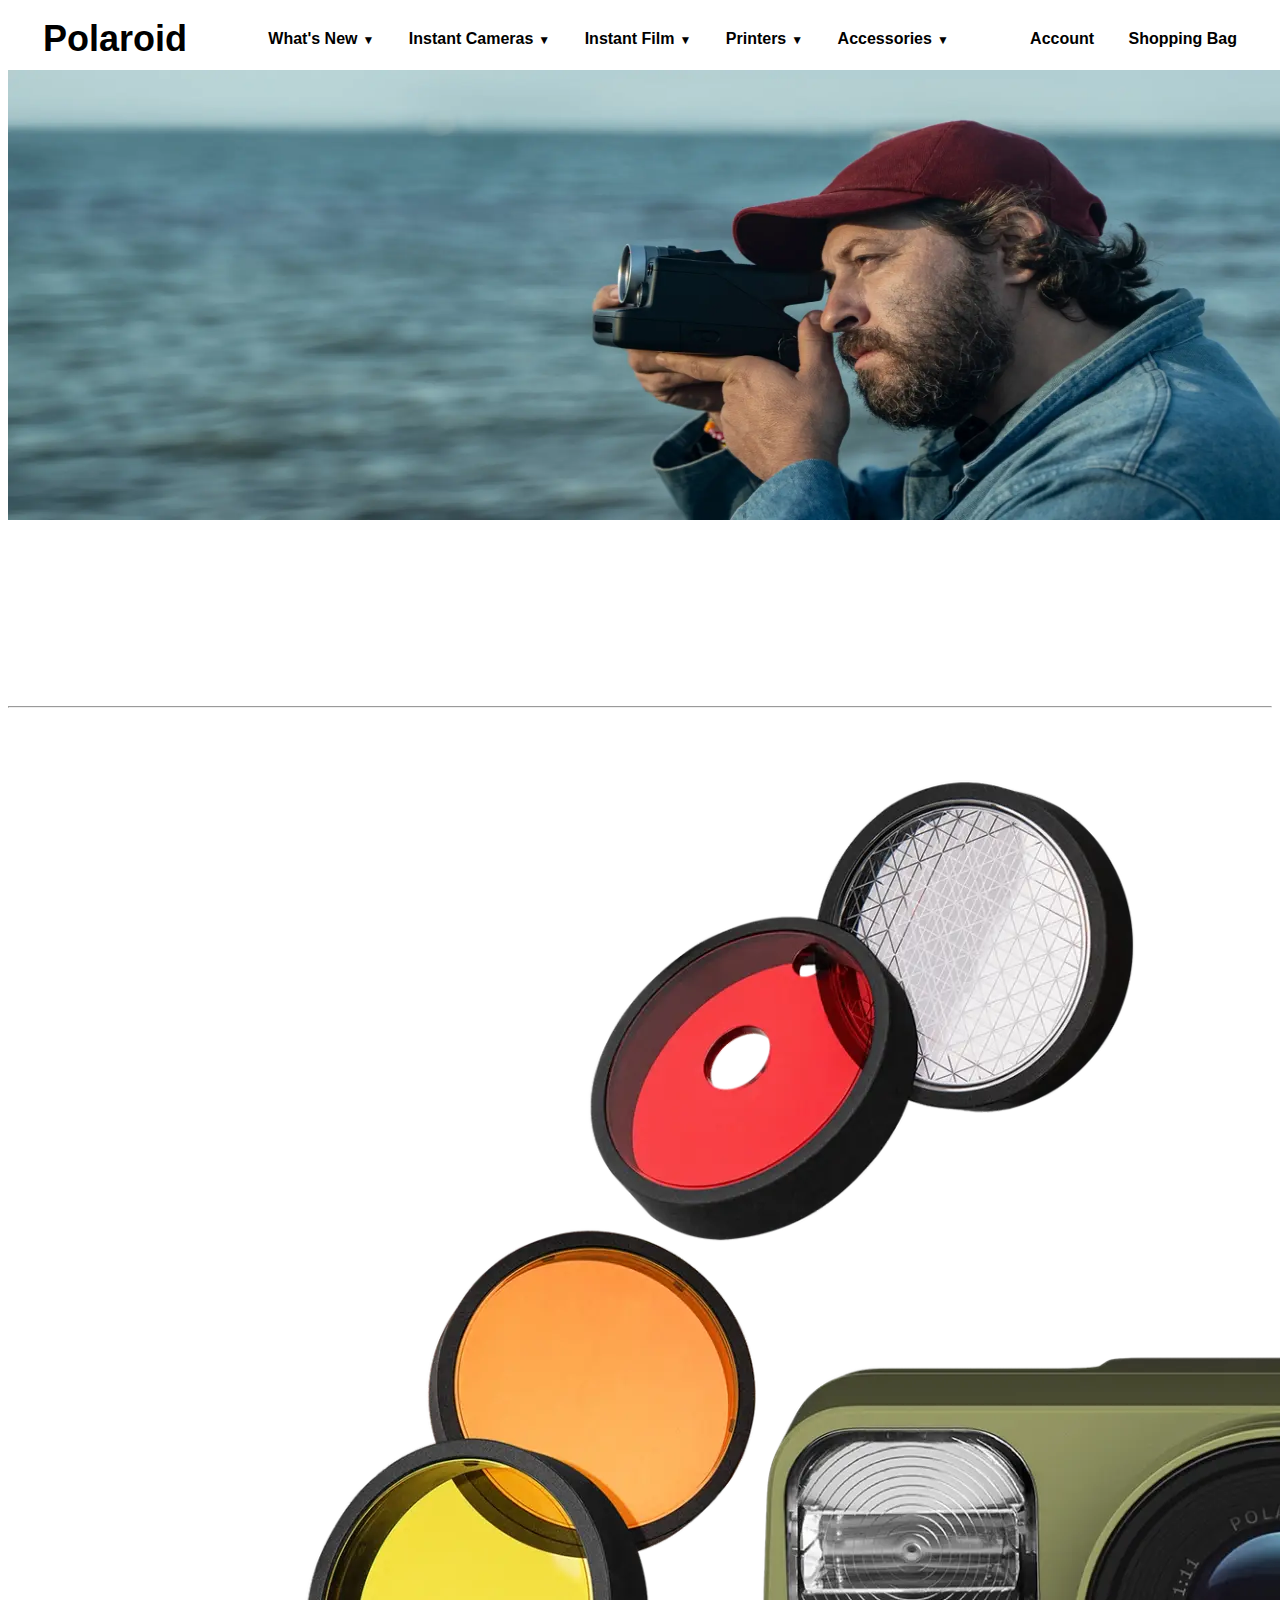
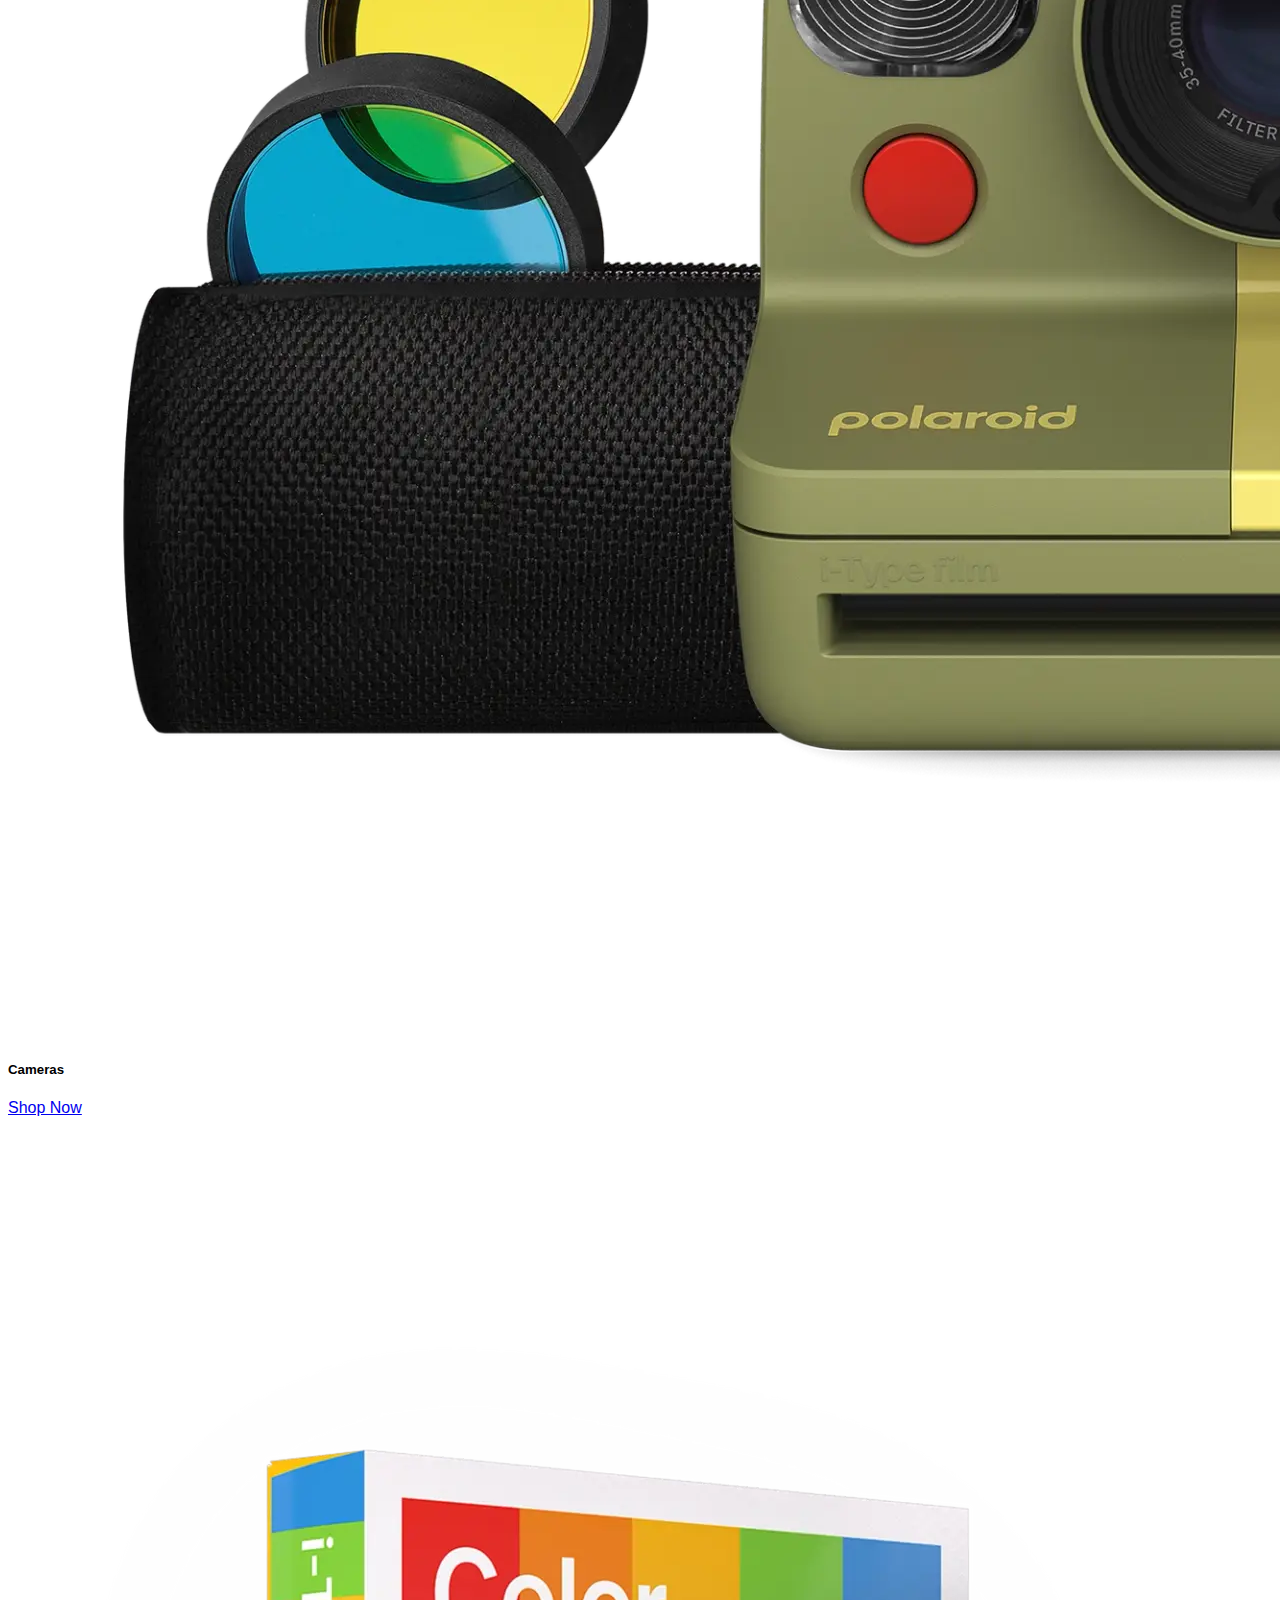
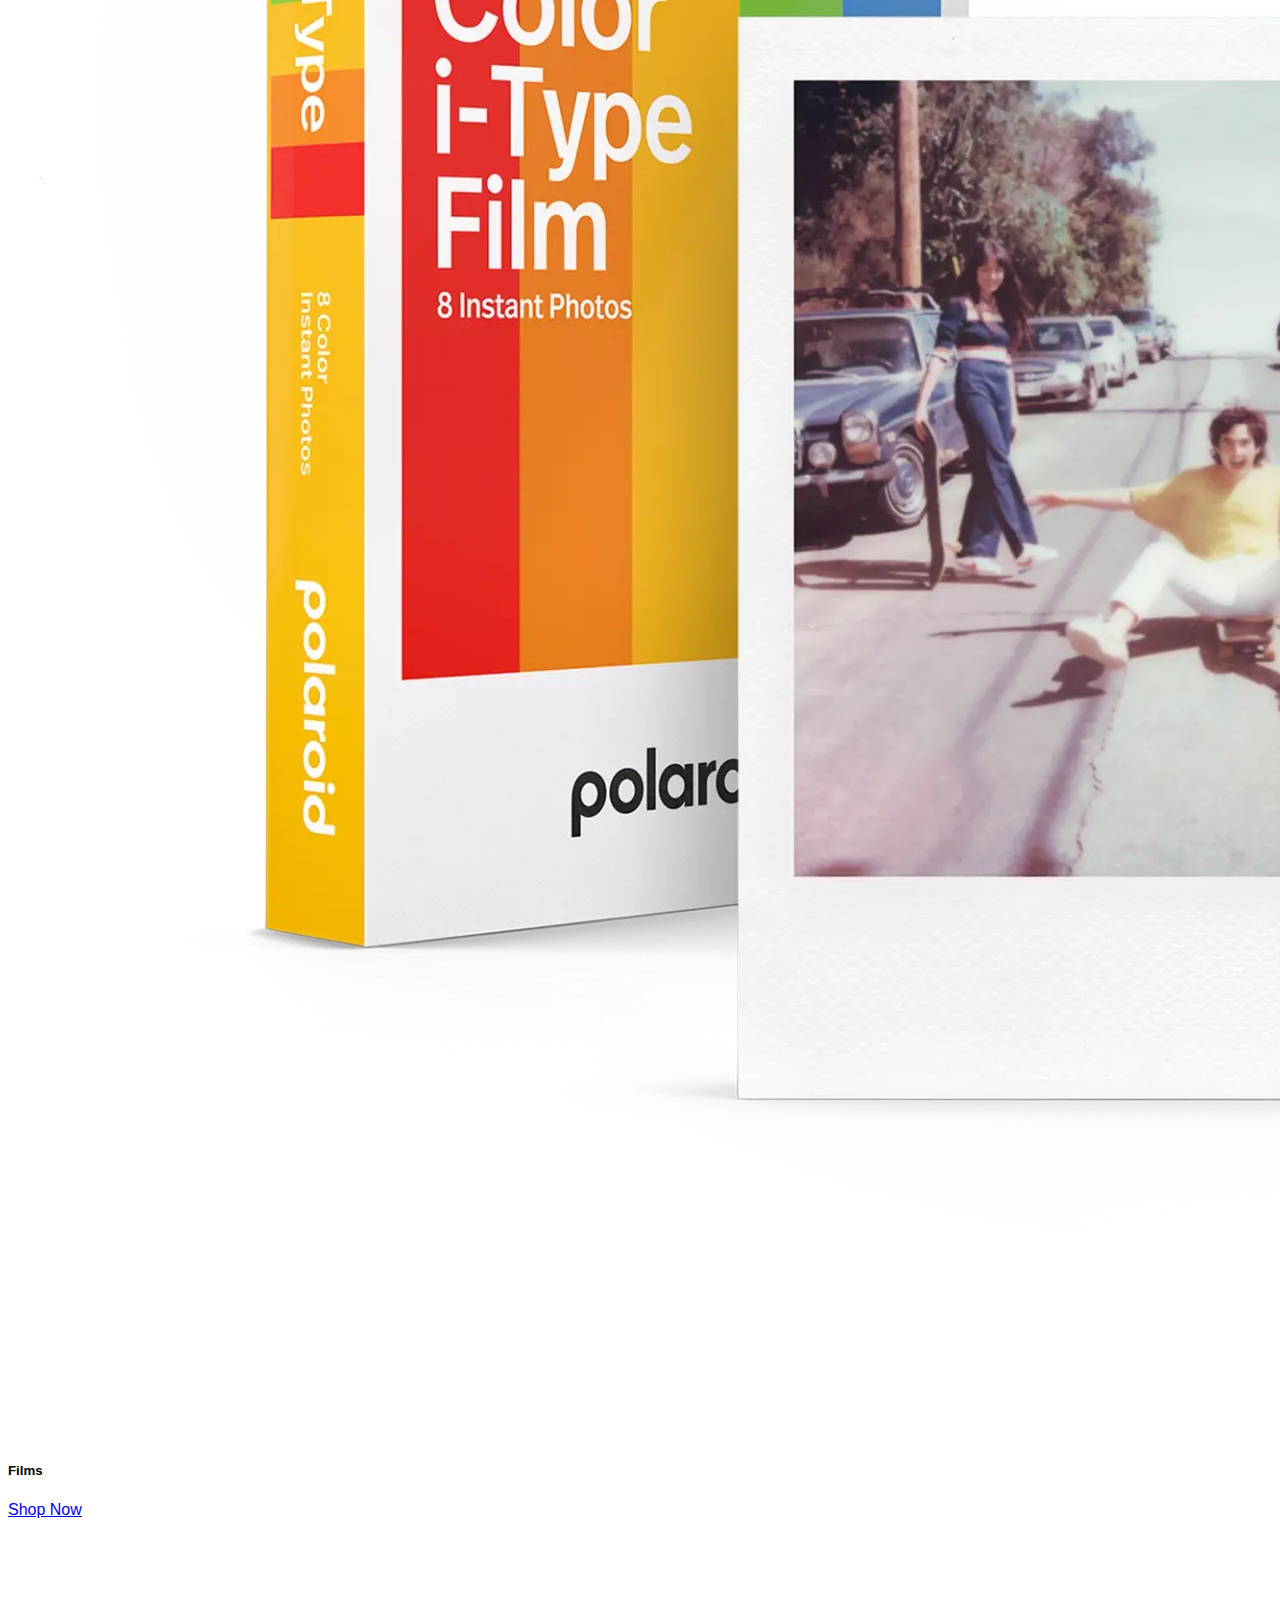
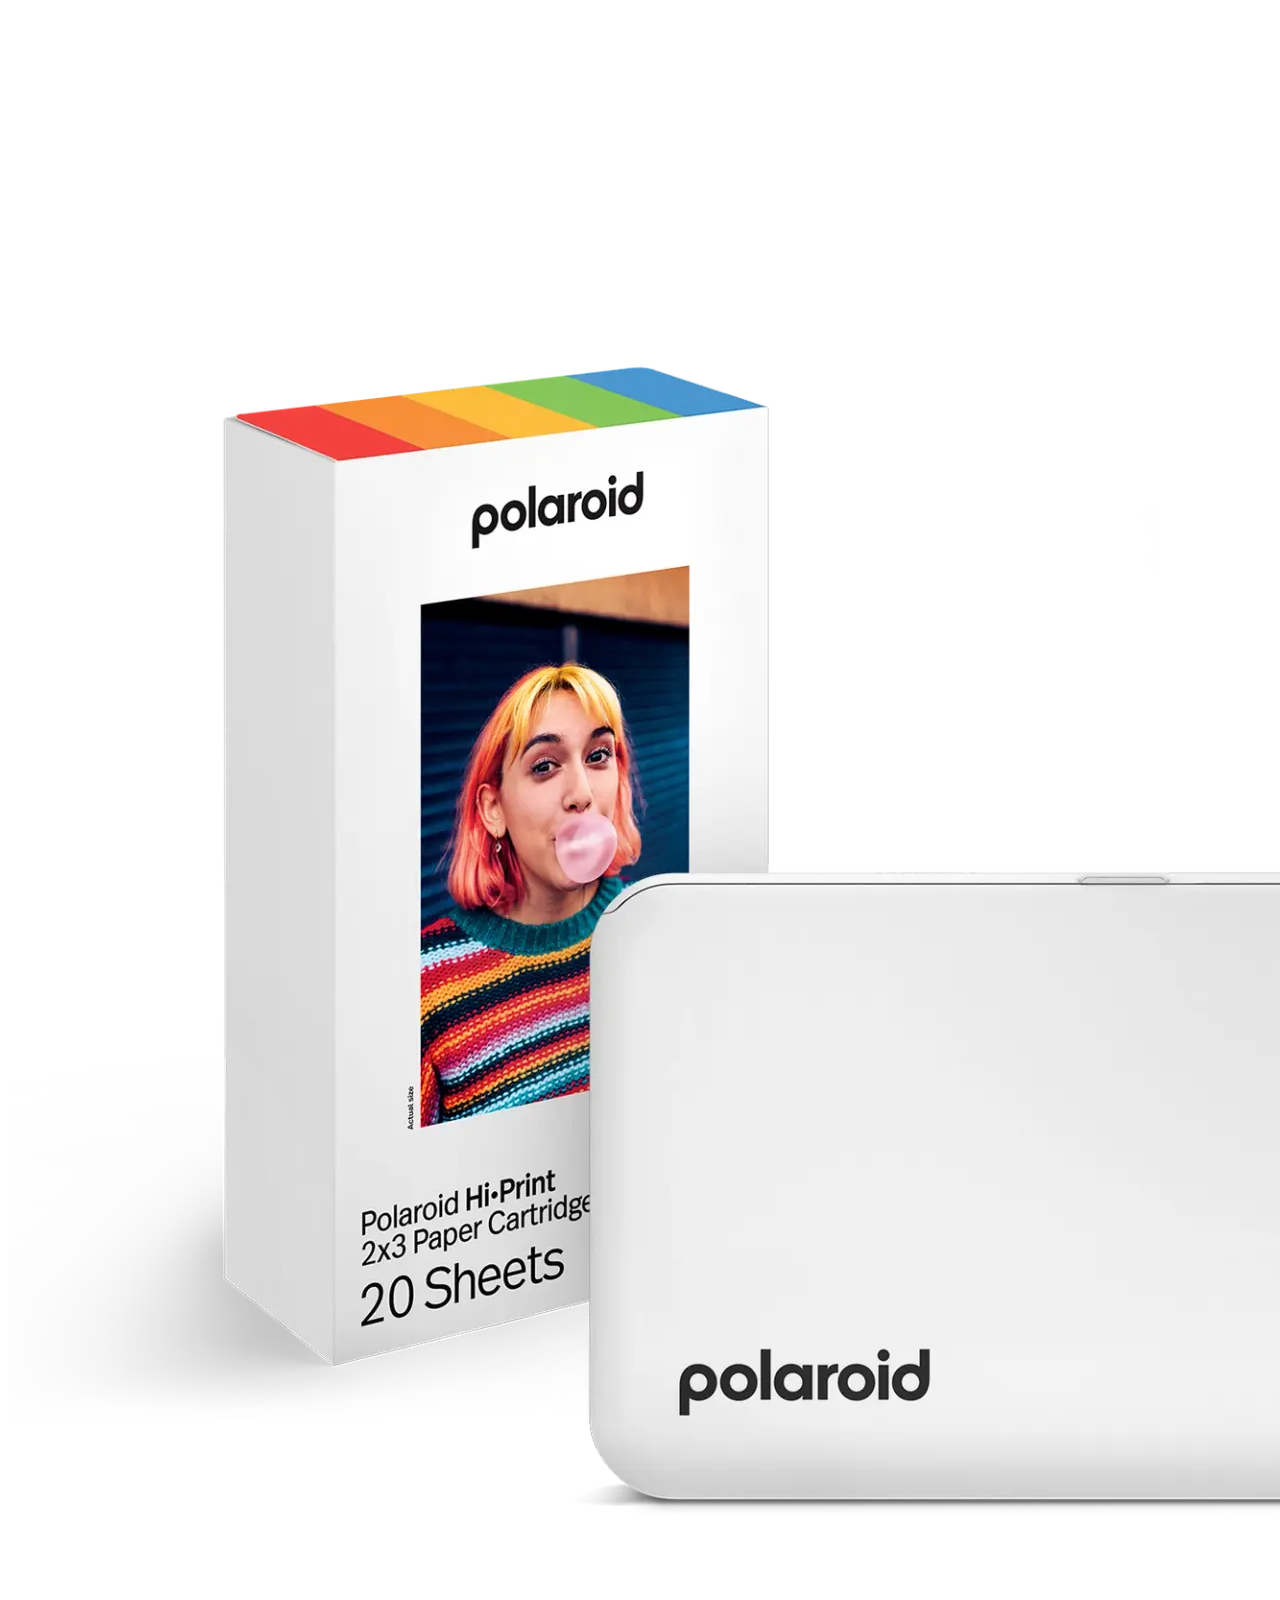
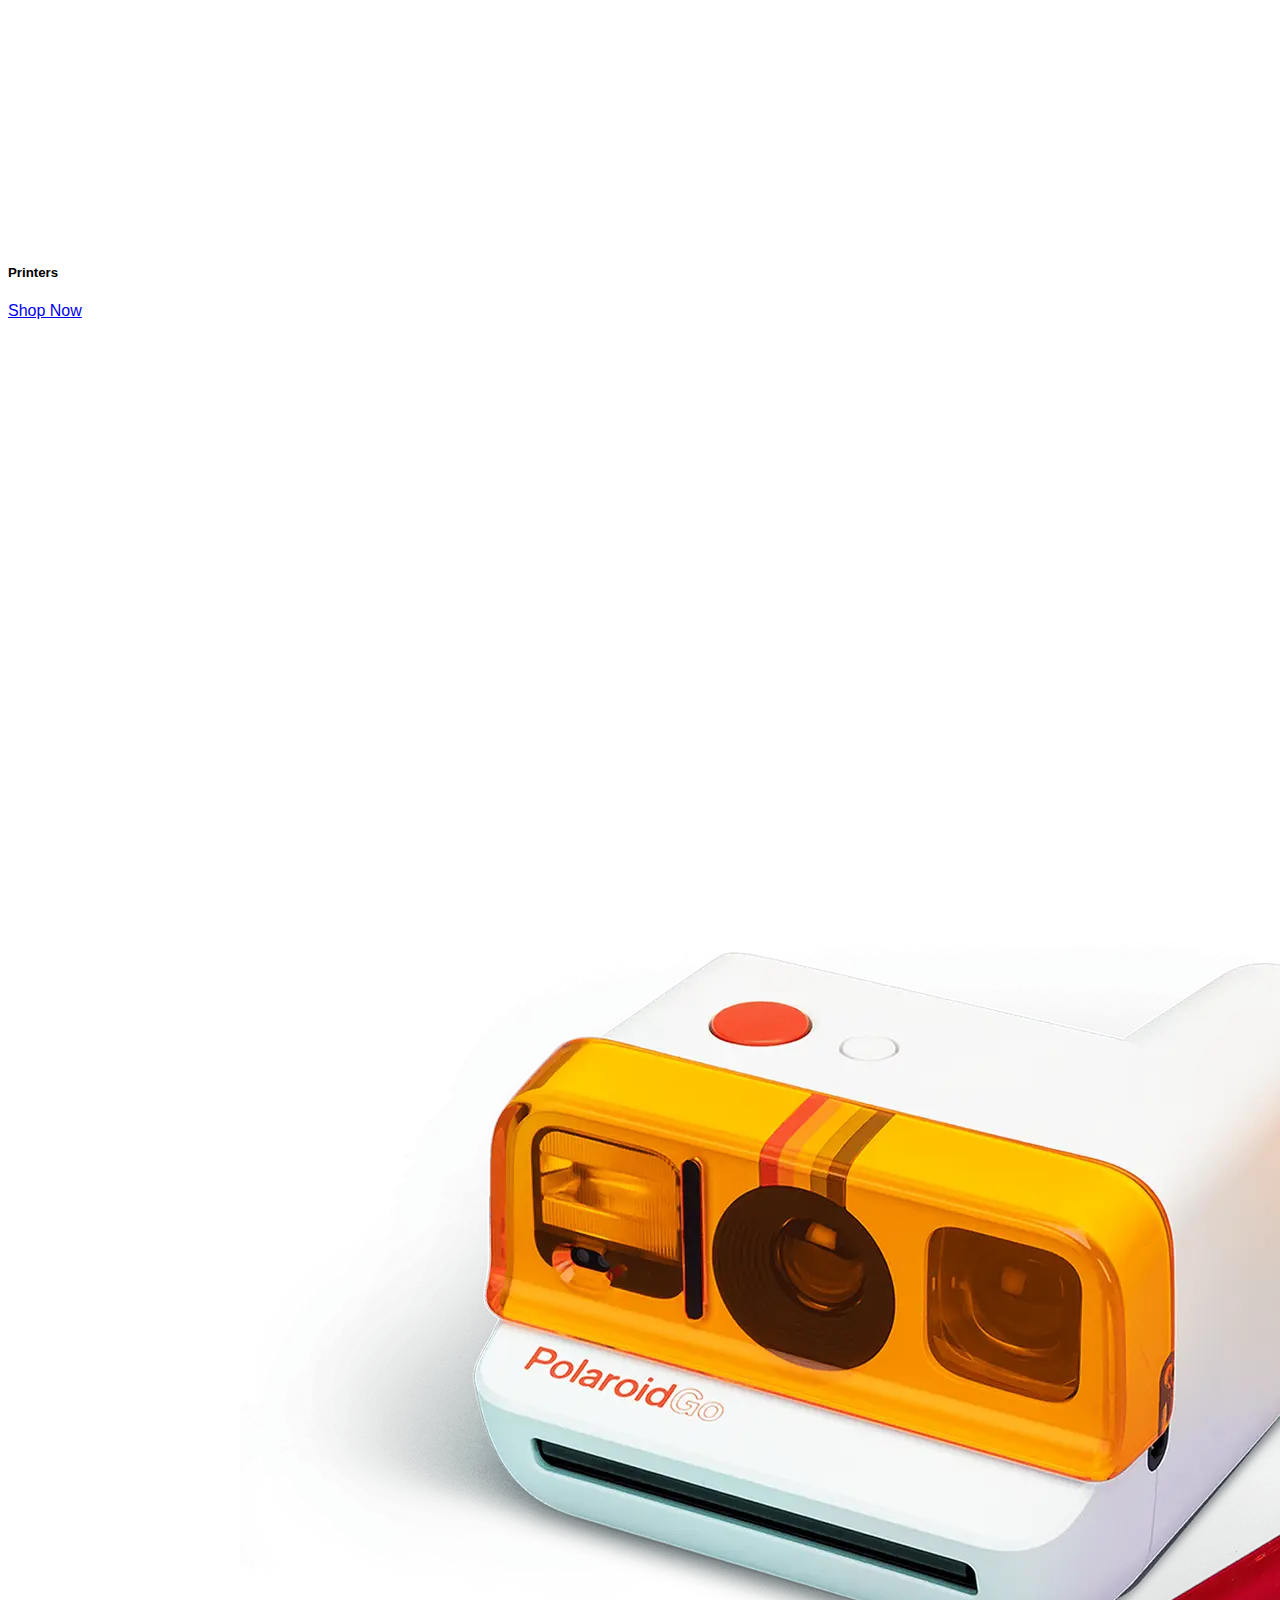
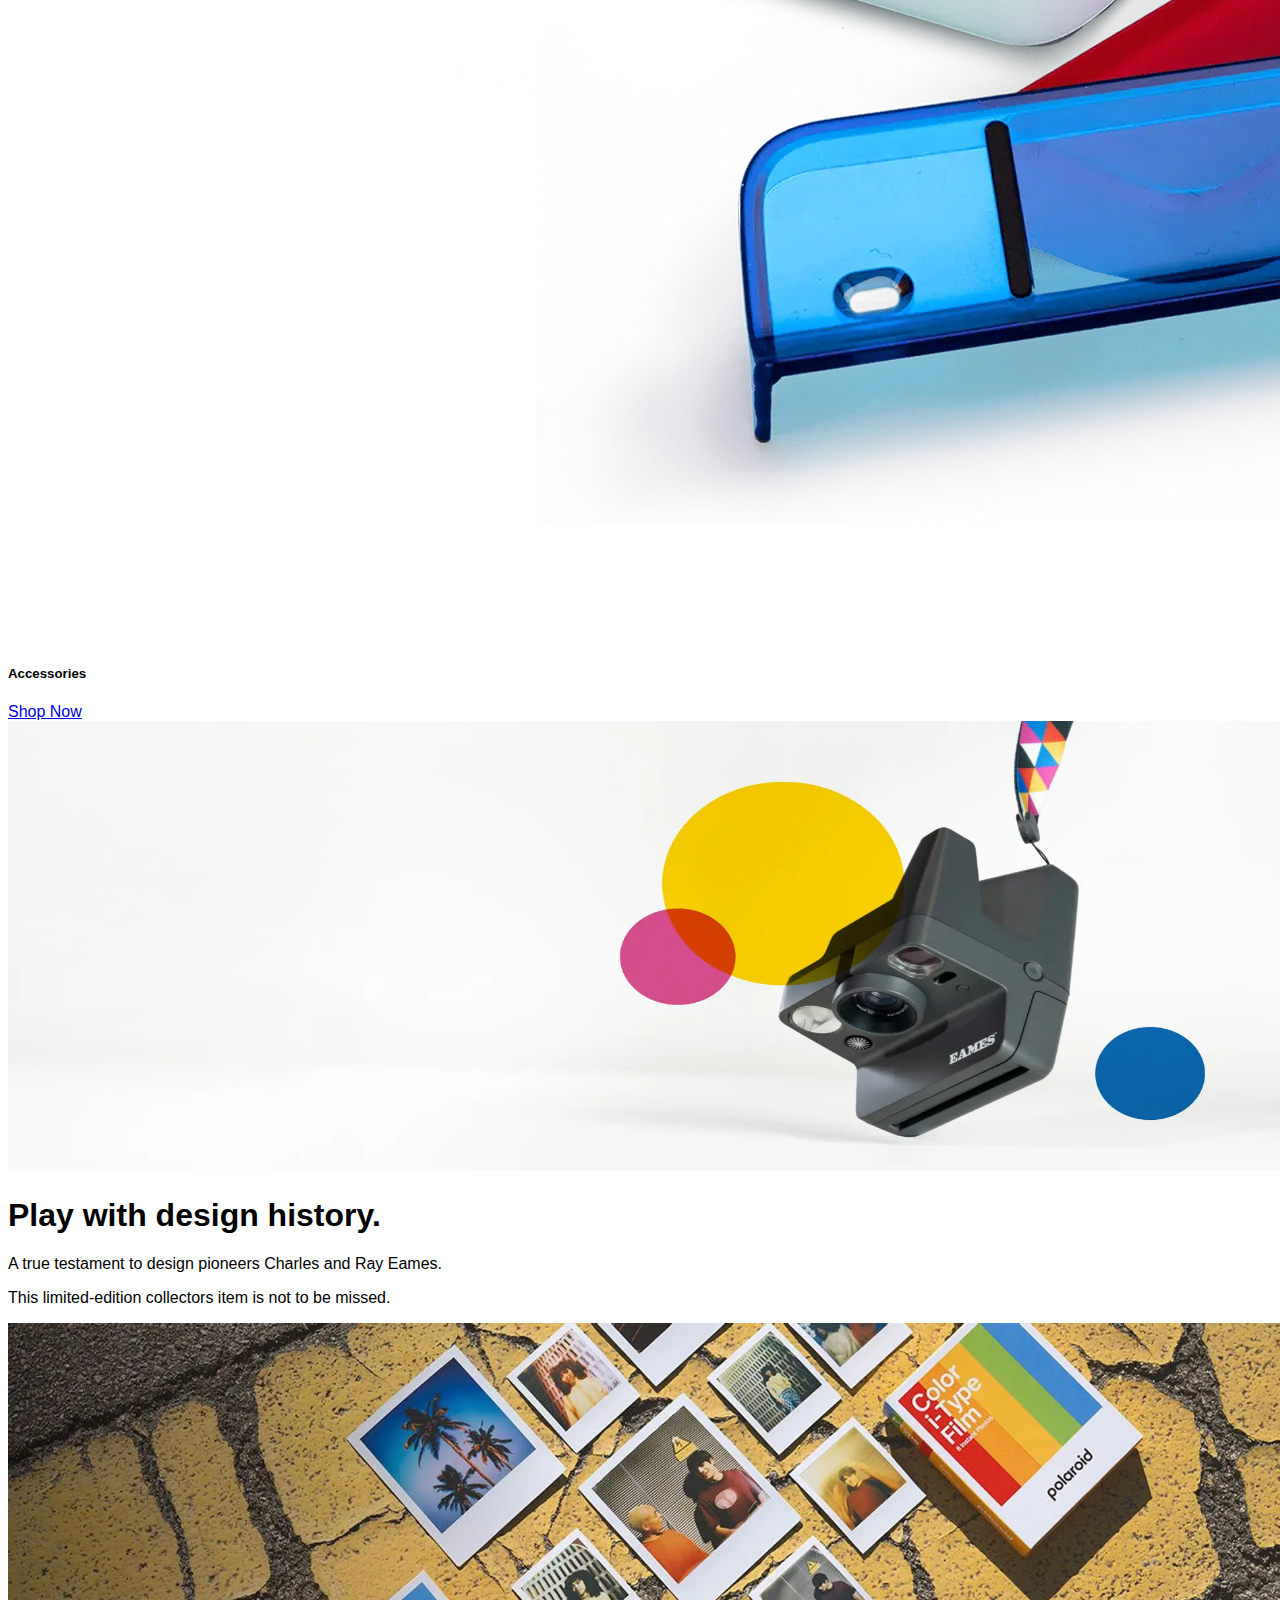
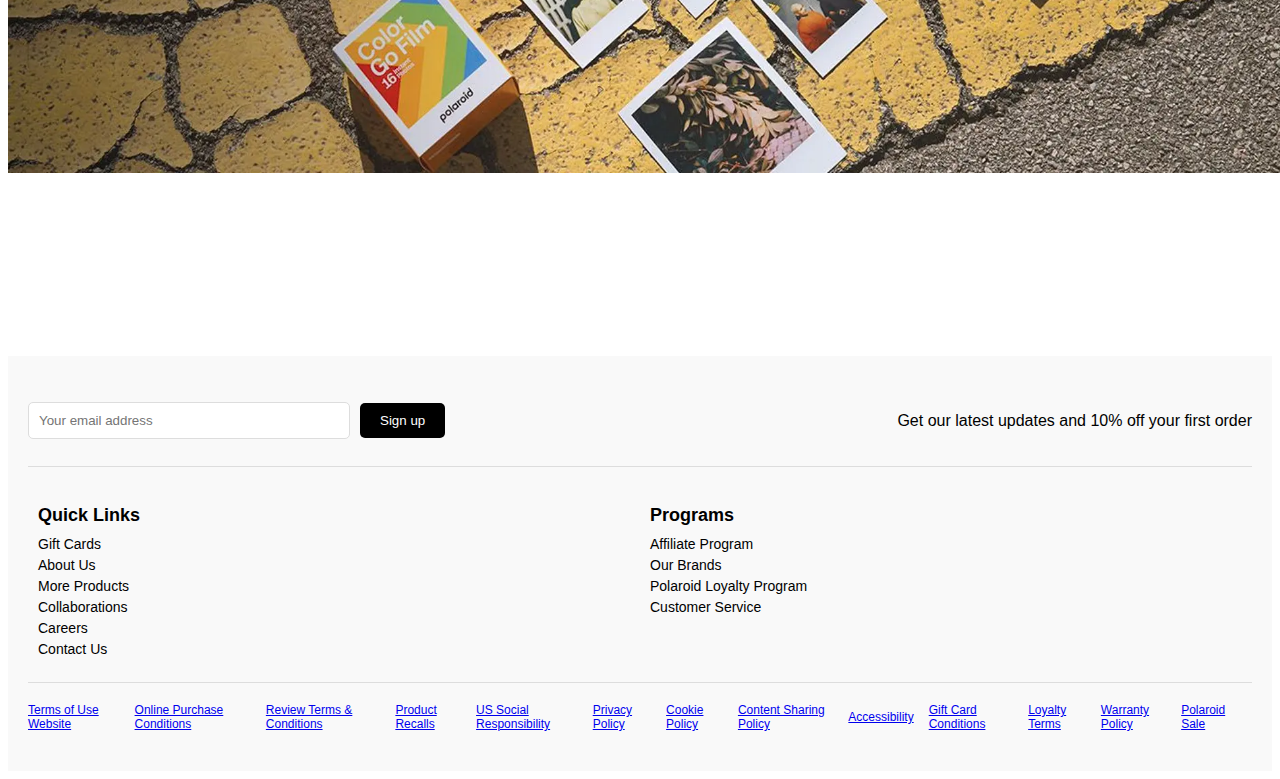
==== commit 3ae7edb9: "Last updates" ====
--- a/index.html
+++ b/index.html
@@ -27,9 +27,10 @@
             <a href="" id="headerCompanyName">Polaroid</a>
         </div>
         <div id="headerProductLinks" style="flex-grow: 1; text-align: center;">
-            <a href="products-printer.html" id="headerWhatsNew" class="arrow">What's New</a>
+            <a href="index.html" id="headerWhatsNew" class="arrow">What's New</a>
             <a href="products.html" id="headerInstantCameras" class="arrow">Instant Cameras</a>
             <a href="products-films.html" id="headerInstantFilm" class="arrow">Instant Film</a>
+            <a href="products-printer.html" id="headerWhatsNew" class="arrow">Printers</a>
             <a href="accessories.html" id="headerInstantFilm" class="arrow">Accessories</a>
         </div>
         <div id="headerOtherLinks">
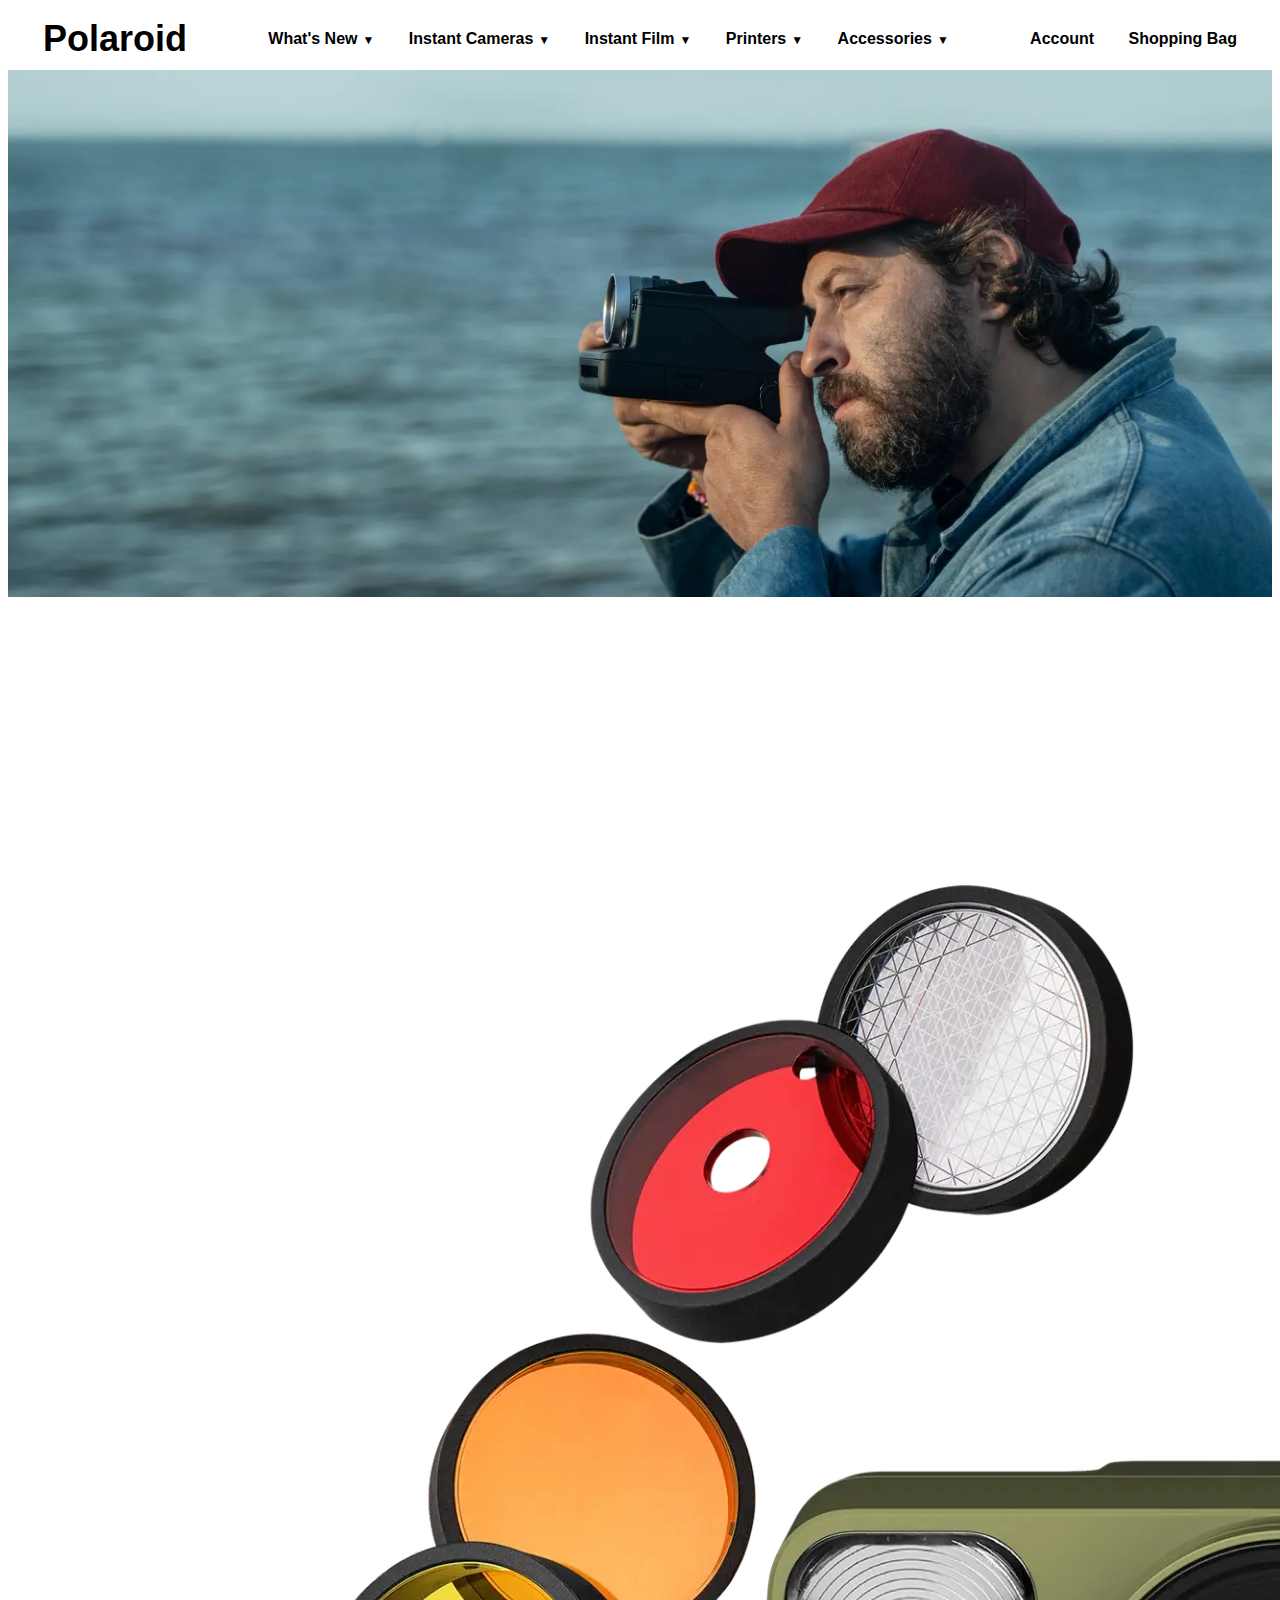
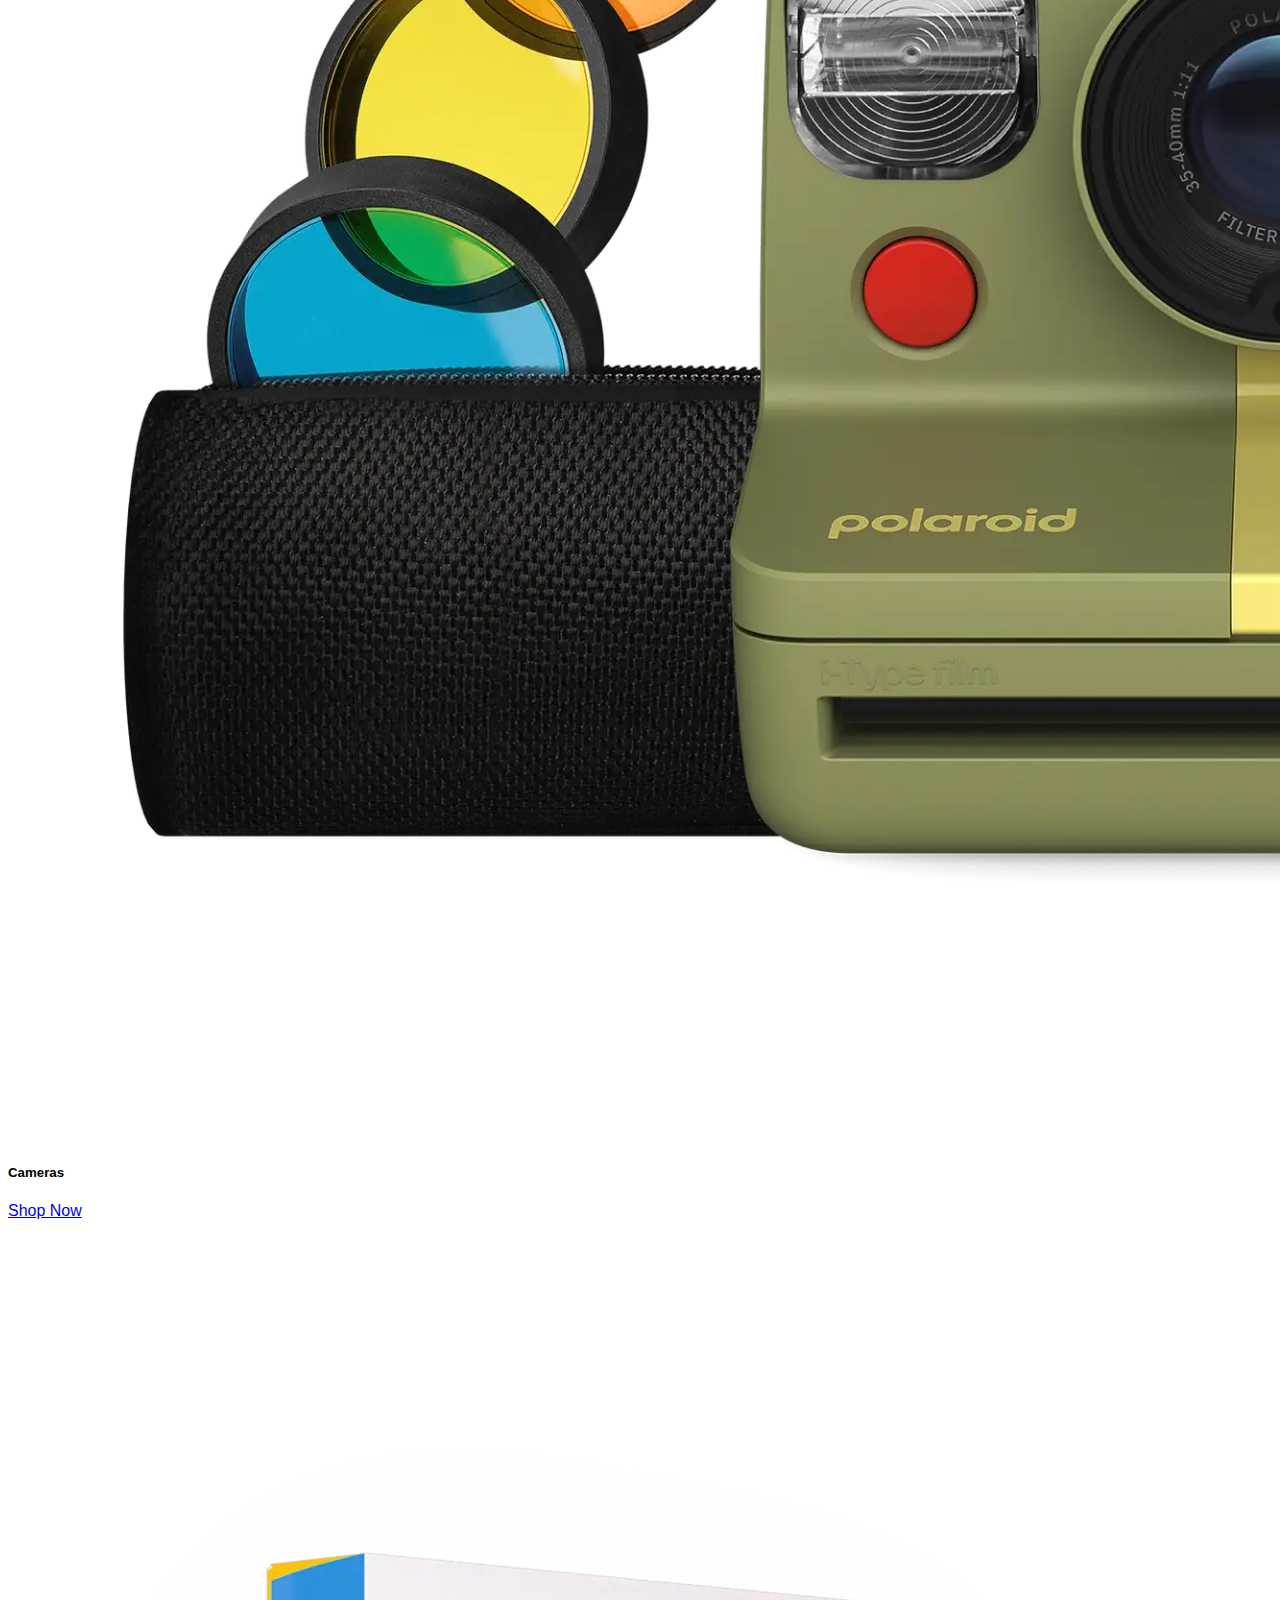
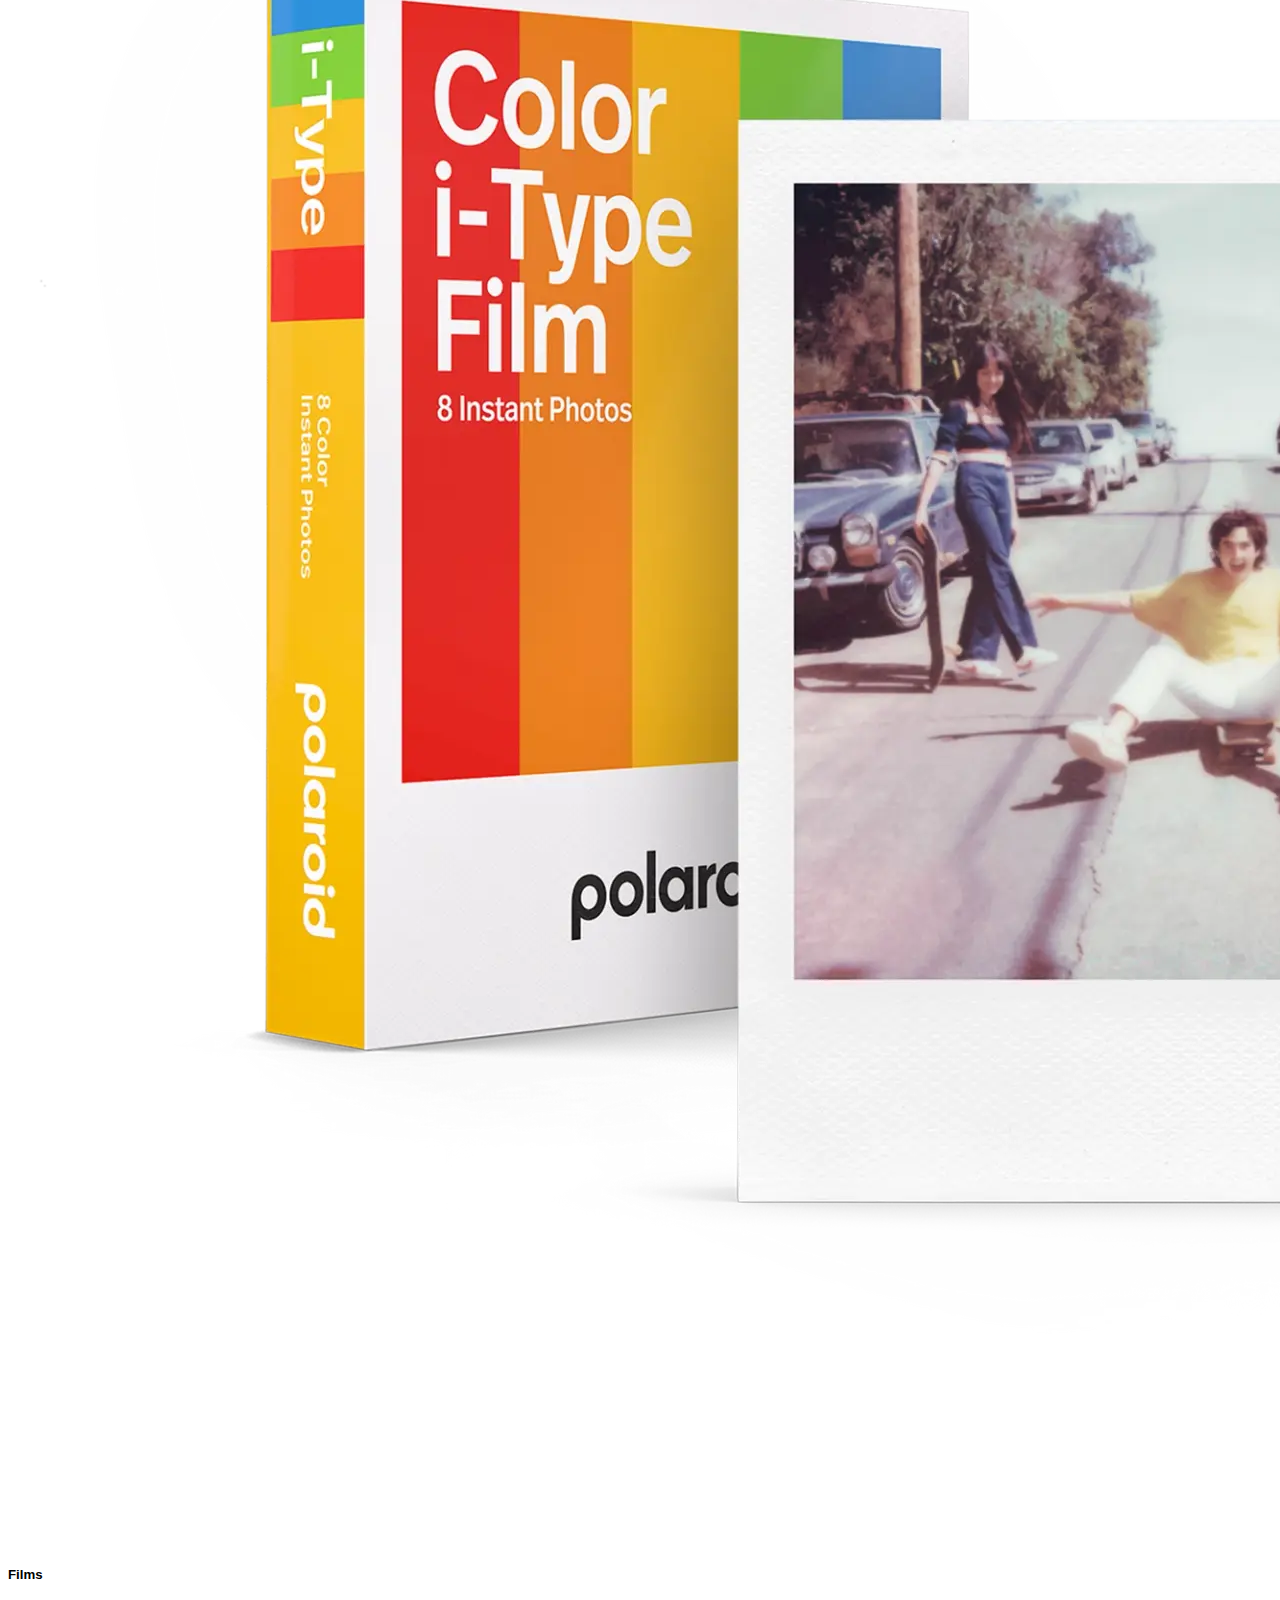
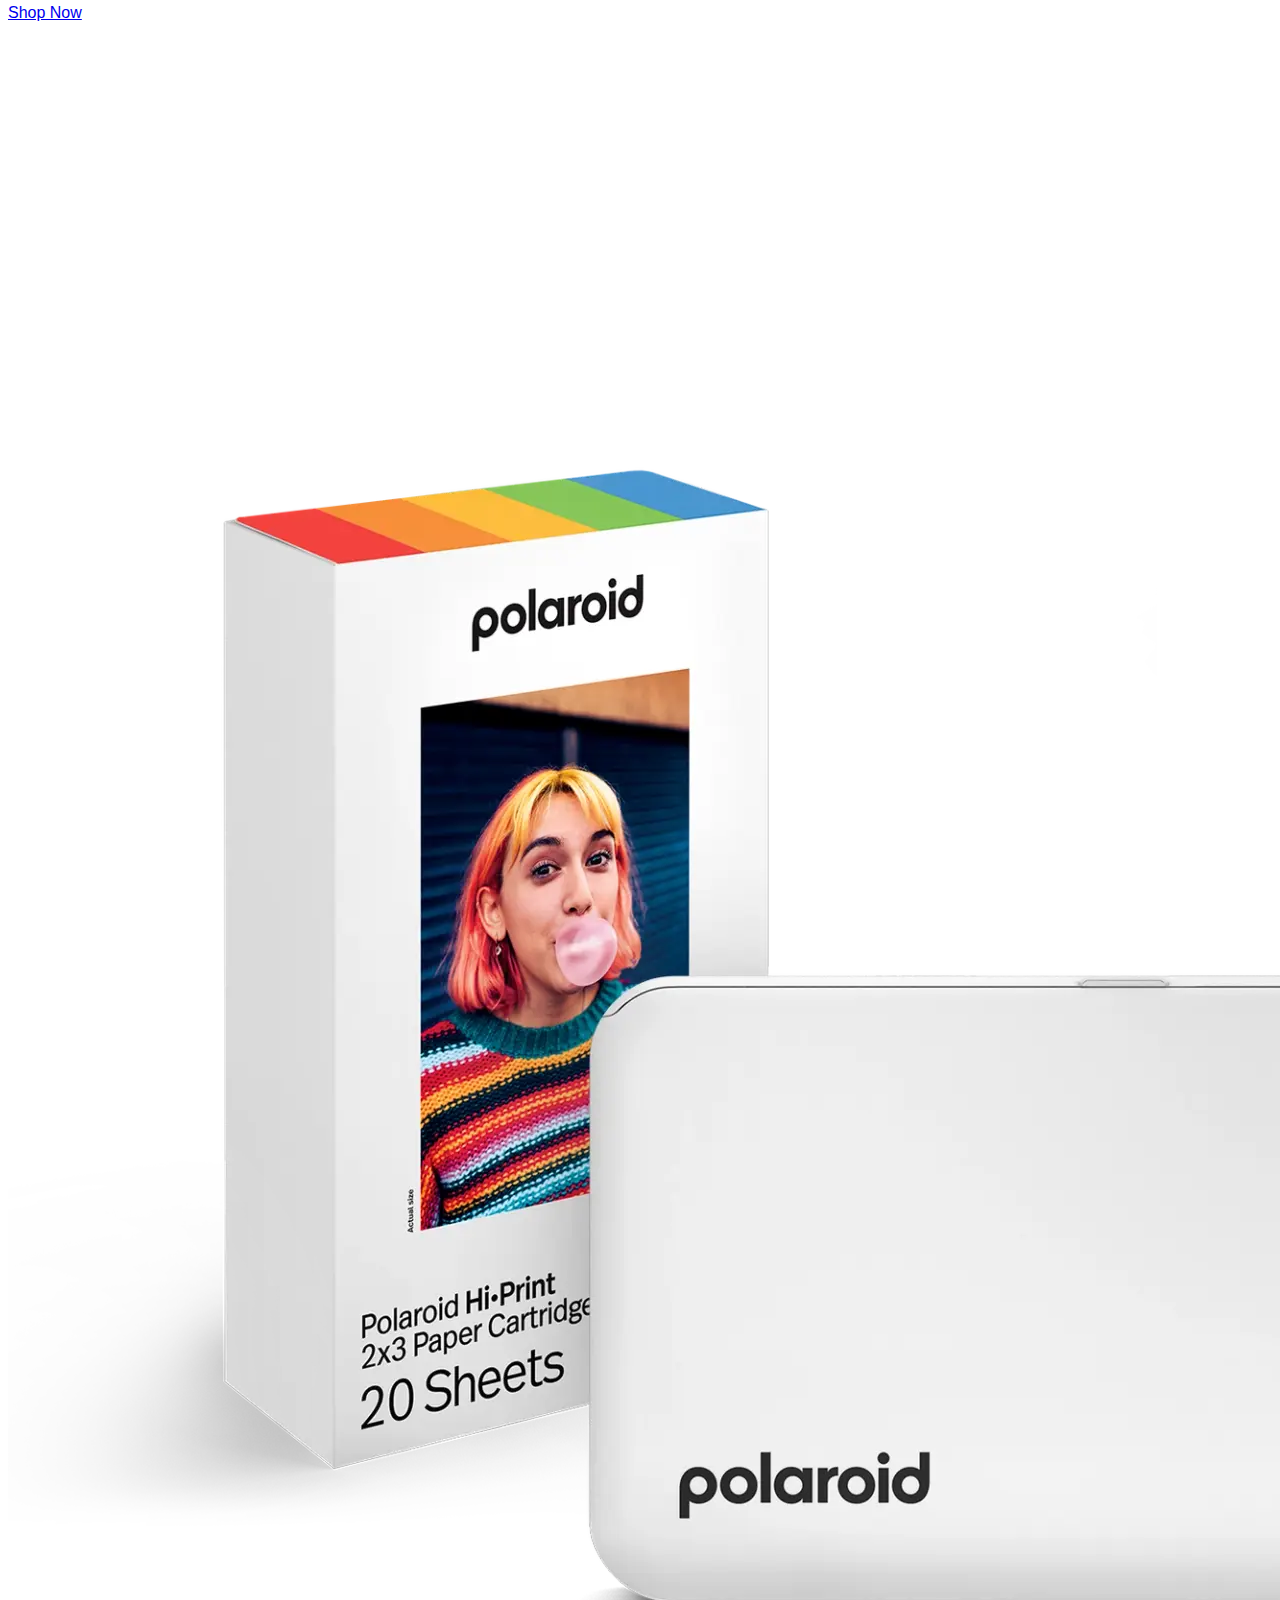
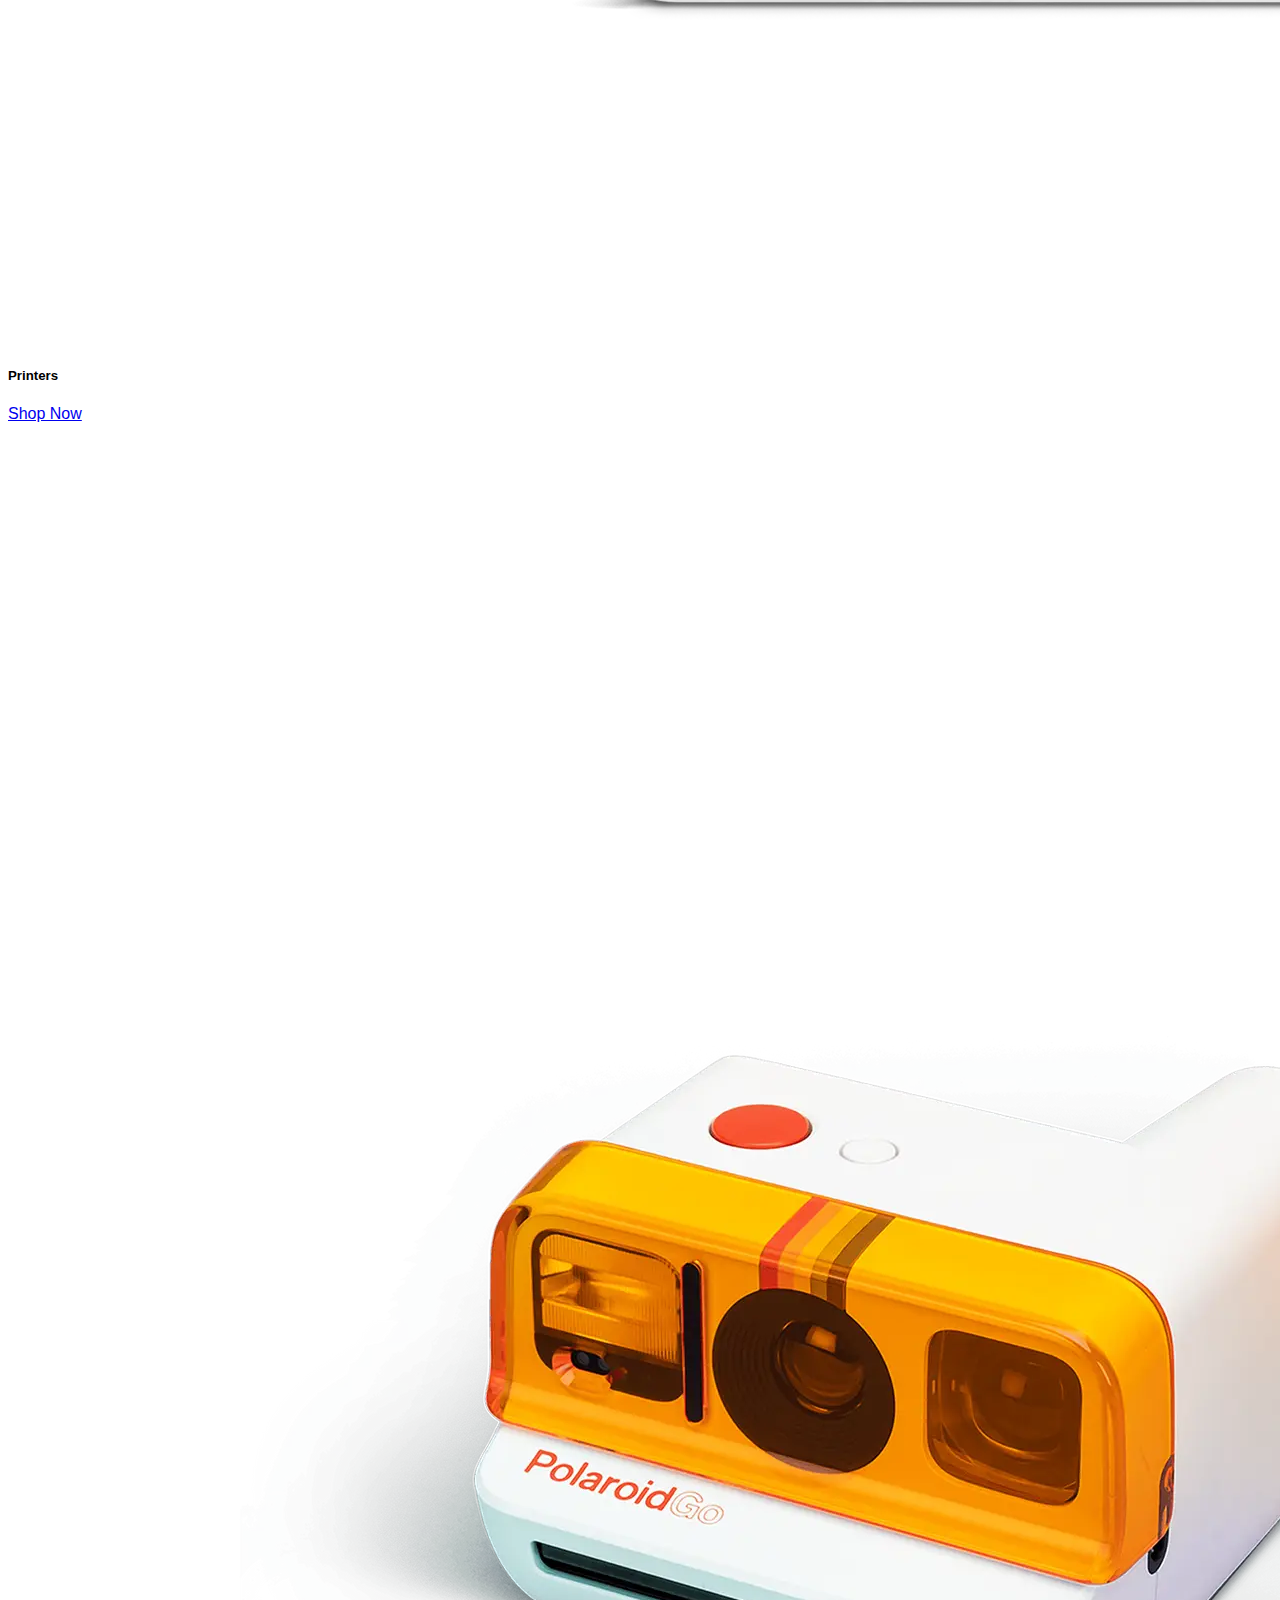
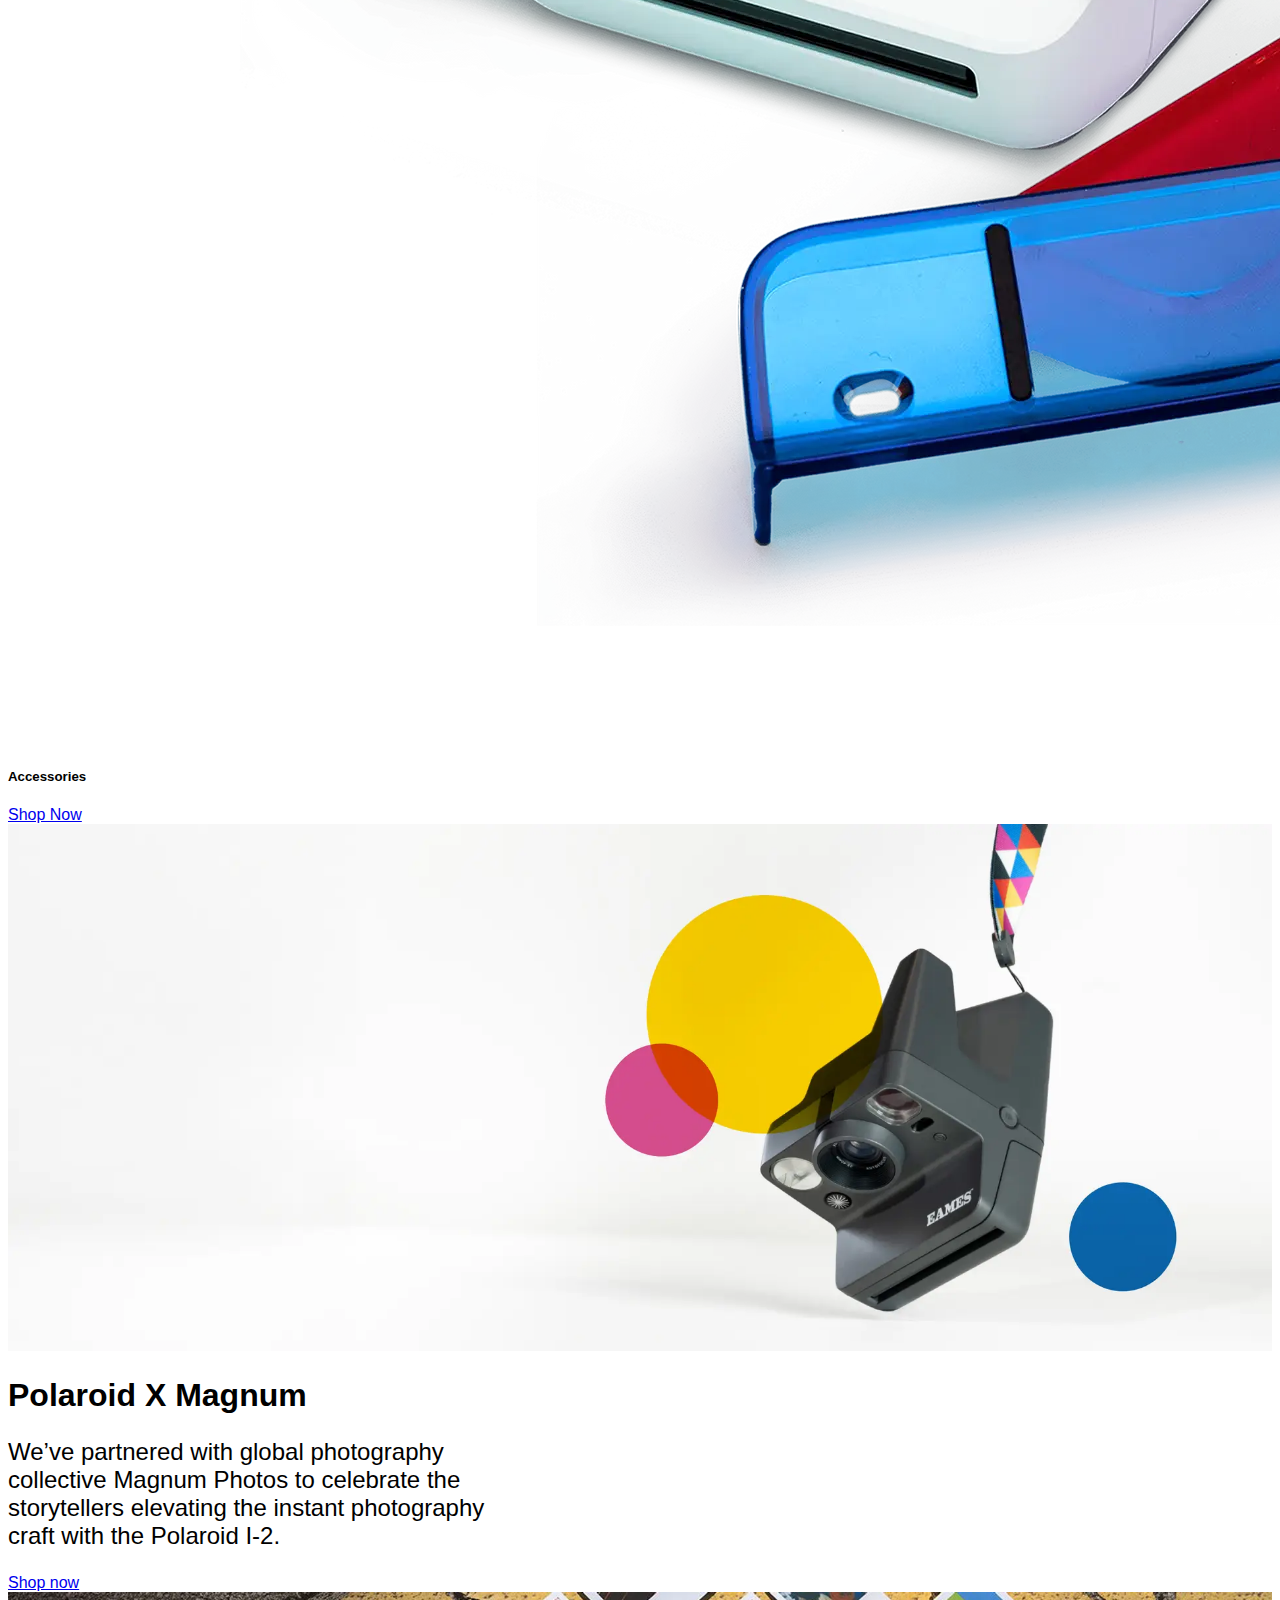
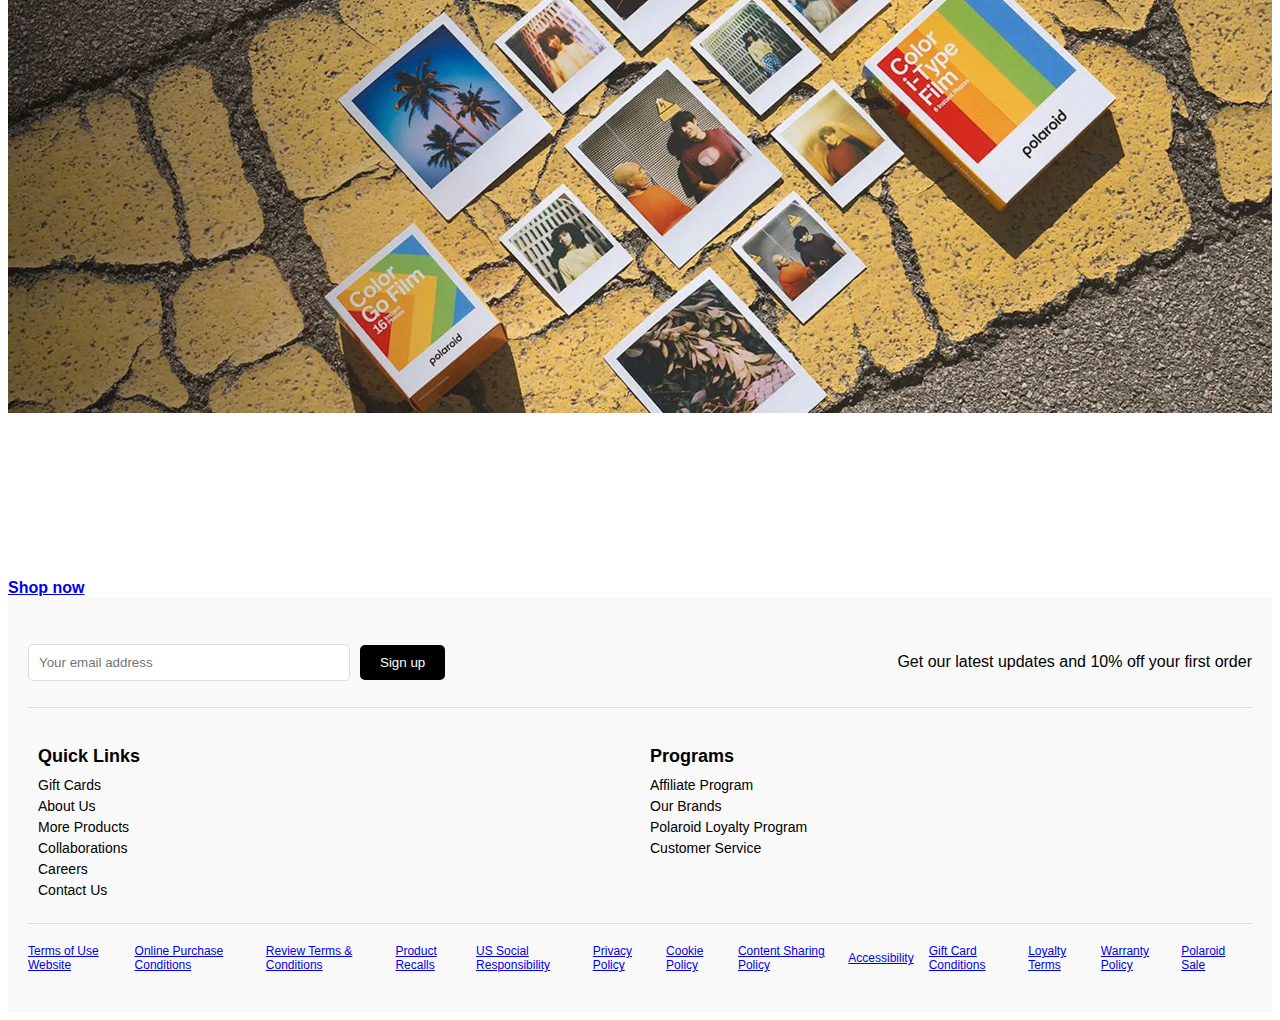
==== commit 25ccc70b: "update the home page" ====
--- a/index.html
+++ b/index.html
@@ -2,11 +2,8 @@
 <html lang="en">
   <head>
     <meta charset="utf-8" />
-    <meta
-      name="viewport"
-      content="width=device-width, initial-scale=1, shrink-to-fit=no"
-    />
-    <title>Title</title>
+    <meta name="viewport" content="width=device-width, initial-scale=1, shrink-to-fit=no" />
+    <title>Polaroid</title>
 
     <!-- Bootstrap CSS v5.3.2 -->
     <link
@@ -18,132 +15,105 @@
 
     <!-- Custom CSS -->
     <link rel="stylesheet" href="css/index.css" />
-    <link rel="stylesheet" href="css/headerAndFooter.css">
+    <link rel="stylesheet" href="css/headerAndFooter.css" />
   </head>
   <body>
     <header>
       <div id="allHeaderLinks">
         <div id="headerLogoLink">
-            <a href="" id="headerCompanyName">Polaroid</a>
-        </div>
-        <div id="headerProductLinks" style="flex-grow: 1; text-align: center;">
-            <a href="index.html" id="headerWhatsNew" class="arrow">What's New</a>
-            <a href="products.html" id="headerInstantCameras" class="arrow">Instant Cameras</a>
-            <a href="products-films.html" id="headerInstantFilm" class="arrow">Instant Film</a>
-            <a href="products-printer.html" id="headerWhatsNew" class="arrow">Printers</a>
-            <a href="accessories.html" id="headerInstantFilm" class="arrow">Accessories</a>
+          <a href="/index.html" id="headerCompanyName">Polaroid</a>
+        </div>
+        <div id="headerProductLinks" style="flex-grow: 1; text-align: center">
+          <a href="index.html" id="headerWhatsNew" class="arrow">What's New</a>
+          <a href="products.html" id="headerInstantCameras" class="arrow">Instant Cameras</a>
+          <a href="products-films.html" id="headerInstantFilm" class="arrow">Instant Film</a>
+          <a href="products-printer.html" id="headerWhatsNew" class="arrow">Printers</a>
+          <a href="accessories.html" id="headerInstantFilm" class="arrow">Accessories</a>
         </div>
         <div id="headerOtherLinks">
-            <a href="login.html" id="headerAccount">Account</a>
-            <a href="checkout.html" id="headerShoppingBag">Shopping Bag</a>
-        </div>
-    </div>
-    <div class="dropdown" id="dropdownWhatsNew">
+          <a href="login.html" id="headerAccount">Account</a>
+          <a href="checkout.html" id="headerShoppingBag">Shopping Bag</a>
+        </div>
+      </div>
+      <div class="dropdown" id="dropdownWhatsNew">
         <div class="dropdown-content">
-            <div class="dropdown-item">
-                <img src="images/printer1.webp" alt="Polaroid X Magnum">
-                <p>Polaroid Hi·Print 2x3 Generation 2 Starter Set</p>
-            </div>
-            <div class="dropdown-item">
-              <img src="images/printer2.webp" alt="Polaroid X Magnum">
-              <p>Polaroid Hi·Print 2x3 case</p>
-            </div>
-            <div class="dropdown-item">
-              <img src="images/printer3.webp" alt="Polaroid X Magnum">
-              <p>Polaroid Hi·Print 2x3 Paper Cartridge Generation 2 – 20 Sheets</p>
-            </div>
-        </div>
-    </div>
-    <div class="dropdown" id="dropdownInstantCameras">
+          <div class="dropdown-item">
+            <img src="images/printer1.webp" alt="Polaroid X Magnum" />
+            <p>Polaroid Hi·Print 2x3 Generation 2 Starter Set</p>
+          </div>
+          <div class="dropdown-item">
+            <img src="images/printer2.webp" alt="Polaroid X Magnum" />
+            <p>Polaroid Hi·Print 2x3 case</p>
+          </div>
+          <div class="dropdown-item">
+            <img src="images/printer3.webp" alt="Polaroid X Magnum" />
+            <p>Polaroid Hi·Print 2x3 Paper Cartridge Generation 2 – 20 Sheets</p>
+          </div>
+        </div>
+      </div>
+      <div class="dropdown" id="dropdownInstantCameras">
         <div class="dropdown-content">
-            <div class="dropdown-item">
-                <img src="images/img6.webp" alt="Instant Camera 1">
-                <p>Polaroid Now Generation 2 i-Type Instant Camera</p>
-            </div>
-            <div class="dropdown-item">
-              <img src="images/img2.webp" alt="Instant Camera 1">
-              <p>Polaroid Now Generation 2 i-Type Instant Camera</p>
-            </div>
-            <div class="dropdown-item">
-              <img src="images/img4.webp" alt="Instant Camera 1">
-              <p>Polaroid Now Generation 2 i-Type Instant Camera</p>
-            </div>
-            <!-- Add more dropdown items as needed -->
-        </div>
-    </div>
-    <div class="dropdown" id="dropdownInstantFilm">
+          <div class="dropdown-item">
+            <img src="images/img6.webp" alt="Instant Camera 1" />
+            <p>Polaroid Now Generation 2 i-Type Instant Camera</p>
+          </div>
+          <div class="dropdown-item">
+            <img src="images/img2.webp" alt="Instant Camera 1" />
+            <p>Polaroid Now Generation 2 i-Type Instant Camera</p>
+          </div>
+          <div class="dropdown-item">
+            <img src="images/img4.webp" alt="Instant Camera 1" />
+            <p>Polaroid Now Generation 2 i-Type Instant Camera</p>
+          </div>
+          <!-- Add more dropdown items as needed -->
+        </div>
+      </div>
+      <div class="dropdown" id="dropdownInstantFilm">
         <div class="dropdown-content">
-            <div class="dropdown-item">
-                <img src="images/film1.webp" alt="Instant Film 1">
-                <p>Color i-Type Film</p>
-            </div>
-            <!-- Add more dropdown items as needed -->
-        </div>
-    </div>
+          <div class="dropdown-item">
+            <img src="images/film1.webp" alt="Instant Film 1" />
+            <p>Color i-Type Film</p>
+          </div>
+          <!-- Add more dropdown items as needed -->
+        </div>
+      </div>
     </header>
 
     <main>
-      <div class="container mt-5 align-items-center">
+      <div class="container">
         <div class="position-relative" style="color: white">
-          <img
-            src="images/home.webp"
-            alt=""
-            style="width: 1295px; height: 450px"
-          />
-
+          <img src="./images/home.webp" alt="" style="width: 100%" />
           <div class="position-absolute top-50 start-0 translate-middle-y mx-3">
             <h1>Polaroid X Magnum</h1>
-            <p>
-              We’ve partnered with global photography collective Magnum Photos
+            <p style="width: 40%; font-size: 1.5rem">
+              We’ve partnered with global photography collective Magnum Photos to celebrate the storytellers elevating
+              the instant photography craft with the Polaroid I-2.
             </p>
-            <p>
-              to celebrate the storytellers elevating the instant photography
-              craft with the Polaroid I-2.
-            </p>
-            <p>Enjoy $100 off on the Polaroid I-2 instant camera.</p>
-          </div>
-        </div>
-      </div>
-
-      <hr />
-
-      <div class="container">
+          </div>
+        </div>
+      </div>
+      <div class="container mt-5">
         <div class="row row-cols-1 row-cols-md-2 row-cols-lg-4">
-          <!-- Product 1 -->
-          <div class="col mb-4">
-            <div class="card h-100">
-              <img
-                src="images/img3.webp"
-                class="card-img-top"
-                alt="Polaroid Now Generation 2 i-Type Instant Camera"
-              />
+          <div class="col mb-4">
+            <div class="card h-100">
+              <img src="images/img3.webp" class="card-img-top" alt="Polaroid Now Generation 2 i-Type Instant Camera" />
               <div class="card-body">
                 <h5 class="card-title">Cameras</h5>
-                <a href="products.html" class="btn btn-dark" role="button"
-                  >Shop Now</a
-                >
-              </div>
-            </div>
-          </div>
-
-          <!-- Product 2 -->
-          <div class="col mb-4">
-            <div class="card h-100">
-              <img
-                src="./images/film1.webp"
-                class="card-img-top"
-                alt="Color i-Type Film"
-              />
+                <a href="products.html" class="btn btn-dark" role="button">Shop Now</a>
+              </div>
+            </div>
+          </div>
+
+          <div class="col mb-4">
+            <div class="card h-100">
+              <img src="./images/film1.webp" class="card-img-top" alt="Color i-Type Film" />
               <div class="card-body">
                 <h5 class="card-title">Films</h5>
-                <a href="products-films.html" class="btn btn-dark" role="button"
-                  >Shop Now</a
-                >
-              </div>
-            </div>
-          </div>
-
-          <!-- Product 3 -->
+                <a href="products-films.html" class="btn btn-dark" role="button">Shop Now</a>
+              </div>
+            </div>
+          </div>
+
           <div class="col mb-4">
             <div class="card h-100">
               <img
@@ -153,62 +123,45 @@
               />
               <div class="card-body">
                 <h5 class="card-title">Printers</h5>
-                <a
-                  href="products-printer.html"
-                  class="btn btn-dark"
-                  role="button"
-                  >Shop Now</a
-                >
-              </div>
-            </div>
-          </div>
-
-          <!-- Product 4 -->
-          <div class="col mb-4">
-            <div class="card h-100">
-              <img
-                src="/images/a3.webp"
-                class="card-img-top"
-                alt="Polaroid Go Color Filter Set"
-              />
+                <a href="products-printer.html" class="btn btn-dark" role="button">Shop Now</a>
+              </div>
+            </div>
+          </div>
+
+          <div class="col mb-4">
+            <div class="card h-100">
+              <img src="/images/a3.webp" class="card-img-top" alt="Polaroid Go Color Filter Set" />
               <div class="card-body">
                 <h5 class="card-title">Accessories</h5>
-                <a href="accessories.html" class="btn btn-dark" role="button"
-                  >Shop Now</a
-                >
-              </div>
-            </div>
-          </div>
-        </div>
-        <div class="container mt-5 align-items-center">
-          <div class="position-relative" style="color: black">
-            <img
-              src="images/home2.webp"
-              alt=""
-              style="width: 1295px; height: 450px"
-
-            />
-
-            <div
-              class="position-absolute top-50 start-0 translate-middle-y mx-3"
-            >
-              <h1>Play with design history.</h1>
-              <p>A true testament to design pioneers Charles and Ray Eames.</p>
-              <p>This limited-edition collectors item is not to be missed.</p>
-            </div>
-          </div>
-        </div>
+                <a href="accessories.html" class="btn btn-dark" role="button">Shop Now</a>
+              </div>
+            </div>
+          </div>
+        </div>
+      </div>
+      <div class="container mt-5">
         <div class="position-relative" style="color: white">
-          <img
-            src="images/home3.webp"
-            alt=""
-            style="width: 1295px; height: 450px"
-          />
-
+          <img src="./images/home2.webp" alt="" style="width: 100%" />
           <div class="position-absolute top-50 start-0 translate-middle-y mx-3">
-            <h1>Capture real life on icnoic</h1>
-            <h1>Polaroid film</h1>
-            <h6>Save on your favorite films with our exclusive film bundles!</h6>
+            <h1 class="color-font">Polaroid X Magnum</h1>
+            <p class="color-font size-p">
+              We’ve partnered with global photography collective Magnum Photos to celebrate the storytellers elevating
+              the instant photography craft with the Polaroid I-2.
+            </p>
+            <a class="btn btn-dark" href="./products.html">Shop now</a>
+          </div>
+        </div>
+      </div>
+      <div class="container mt-5">
+        <div class="position-relative" style="color: white">
+          <img src="./images/home3.webp" alt="" style="width: 100%" />
+          <div class="position-absolute top-50 start-0 translate-middle-y mx-3">
+            <h1 style="width: 50%;">Capture real life on iconic Polaroid film</h1>
+            <p style="width: 40%; font-size: 1.5rem">
+                Save on your favorite films with our exclusive film bundles!
+            </p>
+            <a class="btn btn-light" href="./products.html" style="font-weight: 900;">Shop now</a>
+
           </div>
         </div>
       </div>
@@ -216,83 +169,83 @@
 
     <footer id="footer">
       <div id="footerTop">
-          <div>
-              <input type="email" placeholder="Your email address">
-              <button>Sign up</button>
-          </div>
-          <p>Get our latest updates and 10% off your first order</p>
+        <div>
+          <input type="email" placeholder="Your email address" />
+          <button>Sign up</button>
+        </div>
+        <p>Get our latest updates and 10% off your first order</p>
       </div>
       <div id="footerMain">
-          <div class="footerColumn">
-              <h3>Quick Links</h3>
-              <a href="#">Gift Cards</a>
-              <a href="#">About Us</a>
-              <a href="#">More Products</a>
-              <a href="#">Collaborations</a>
-              <a href="#">Careers</a>
-              <a href="#">Contact Us</a>
-          </div>
-          <div class="footerColumn">
-              <h3>Programs</h3>
-              <a href="#">Affiliate Program</a>
-              <a href="#">Our Brands</a>
-              <a href="#">Polaroid Loyalty Program</a>
-              <a href="#">Customer Service</a>
-          </div>
+        <div class="footerColumn">
+          <h3>Quick Links</h3>
+          <a href="#">Gift Cards</a>
+          <a href="#">About Us</a>
+          <a href="#">More Products</a>
+          <a href="#">Collaborations</a>
+          <a href="#">Careers</a>
+          <a href="#">Contact Us</a>
+        </div>
+        <div class="footerColumn">
+          <h3>Programs</h3>
+          <a href="#">Affiliate Program</a>
+          <a href="#">Our Brands</a>
+          <a href="#">Polaroid Loyalty Program</a>
+          <a href="#">Customer Service</a>
+        </div>
       </div>
       <div class="footerBottom">
-          <div>
-              <a href="#">Terms of Use Website</a>
-              <a href="#">Online Purchase Conditions</a>
-              <a href="#">Review Terms & Conditions</a>
-              <a href="#">Product Recalls</a>
-              <a href="#">US Social Responsibility</a>
-              <a href="#">Privacy Policy</a>
-              <a href="#">Cookie Policy</a>
-              <a href="#">Content Sharing Policy</a>
-              <a href="#">Accessibility</a>
-              <a href="#">Gift Card Conditions</a>
-              <a href="#">Loyalty Terms</a>
-              <a href="#">Warranty Policy</a>
-              <a href="#">Polaroid Sale</a>
-          </div>
-      </div>
-  </footer>
-  <script>
-      document.addEventListener('DOMContentLoaded', function () {
-          const whatsNewLink = document.getElementById('headerWhatsNew');
-          const instantCamerasLink = document.getElementById('headerInstantCameras');
-          const instantFilmLink = document.getElementById('headerInstantFilm');
-
-          const dropdownWhatsNew = document.getElementById('dropdownWhatsNew');
-          const dropdownInstantCameras = document.getElementById('dropdownInstantCameras');
-          const dropdownInstantFilm = document.getElementById('dropdownInstantFilm');
-
-          whatsNewLink.addEventListener('mouseenter', () => {
-              dropdownWhatsNew.style.display = 'flex';
-          });
-
-          whatsNewLink.addEventListener('mouseleave', () => {
-              dropdownWhatsNew.style.display = 'none';
-          });
-
-          instantCamerasLink.addEventListener('mouseenter', () => {
-              dropdownInstantCameras.style.display = 'flex';
-          });
-
-          instantCamerasLink.addEventListener('mouseleave', () => {
-              dropdownInstantCameras.style.display = 'none';
-          });
-
-          instantFilmLink.addEventListener('mouseenter', () => {
-              dropdownInstantFilm.style.display = 'flex';
-          });
-
-          instantFilmLink.addEventListener('mouseleave', () => {
-              dropdownInstantFilm.style.display = 'none';
-          });
+        <div>
+          <a href="#">Terms of Use Website</a>
+          <a href="#">Online Purchase Conditions</a>
+          <a href="#">Review Terms & Conditions</a>
+          <a href="#">Product Recalls</a>
+          <a href="#">US Social Responsibility</a>
+          <a href="#">Privacy Policy</a>
+          <a href="#">Cookie Policy</a>
+          <a href="#">Content Sharing Policy</a>
+          <a href="#">Accessibility</a>
+          <a href="#">Gift Card Conditions</a>
+          <a href="#">Loyalty Terms</a>
+          <a href="#">Warranty Policy</a>
+          <a href="#">Polaroid Sale</a>
+        </div>
+      </div>
+    </footer>
+    <script>
+      document.addEventListener("DOMContentLoaded", function () {
+        const whatsNewLink = document.getElementById("headerWhatsNew");
+        const instantCamerasLink = document.getElementById("headerInstantCameras");
+        const instantFilmLink = document.getElementById("headerInstantFilm");
+
+        const dropdownWhatsNew = document.getElementById("dropdownWhatsNew");
+        const dropdownInstantCameras = document.getElementById("dropdownInstantCameras");
+        const dropdownInstantFilm = document.getElementById("dropdownInstantFilm");
+
+        whatsNewLink.addEventListener("mouseenter", () => {
+          dropdownWhatsNew.style.display = "flex";
+        });
+
+        whatsNewLink.addEventListener("mouseleave", () => {
+          dropdownWhatsNew.style.display = "none";
+        });
+
+        instantCamerasLink.addEventListener("mouseenter", () => {
+          dropdownInstantCameras.style.display = "flex";
+        });
+
+        instantCamerasLink.addEventListener("mouseleave", () => {
+          dropdownInstantCameras.style.display = "none";
+        });
+
+        instantFilmLink.addEventListener("mouseenter", () => {
+          dropdownInstantFilm.style.display = "flex";
+        });
+
+        instantFilmLink.addEventListener("mouseleave", () => {
+          dropdownInstantFilm.style.display = "none";
+        });
       });
-  </script>
+    </script>
 
     <!-- Bootstrap JavaScript Libraries -->
     <script
--- a/css/index.css
+++ b/css/index.css
@@ -3,6 +3,14 @@
 justify-content: space-between;
 padding: 1rem;
 } */
-body{
-    font-family: sans-serif;
+body {
+  font-family: sans-serif;
 }
+.color-font {
+  color: black;
+}
+
+.size-p {
+  width: 40%;
+  font-size: 1.5rem;
+}
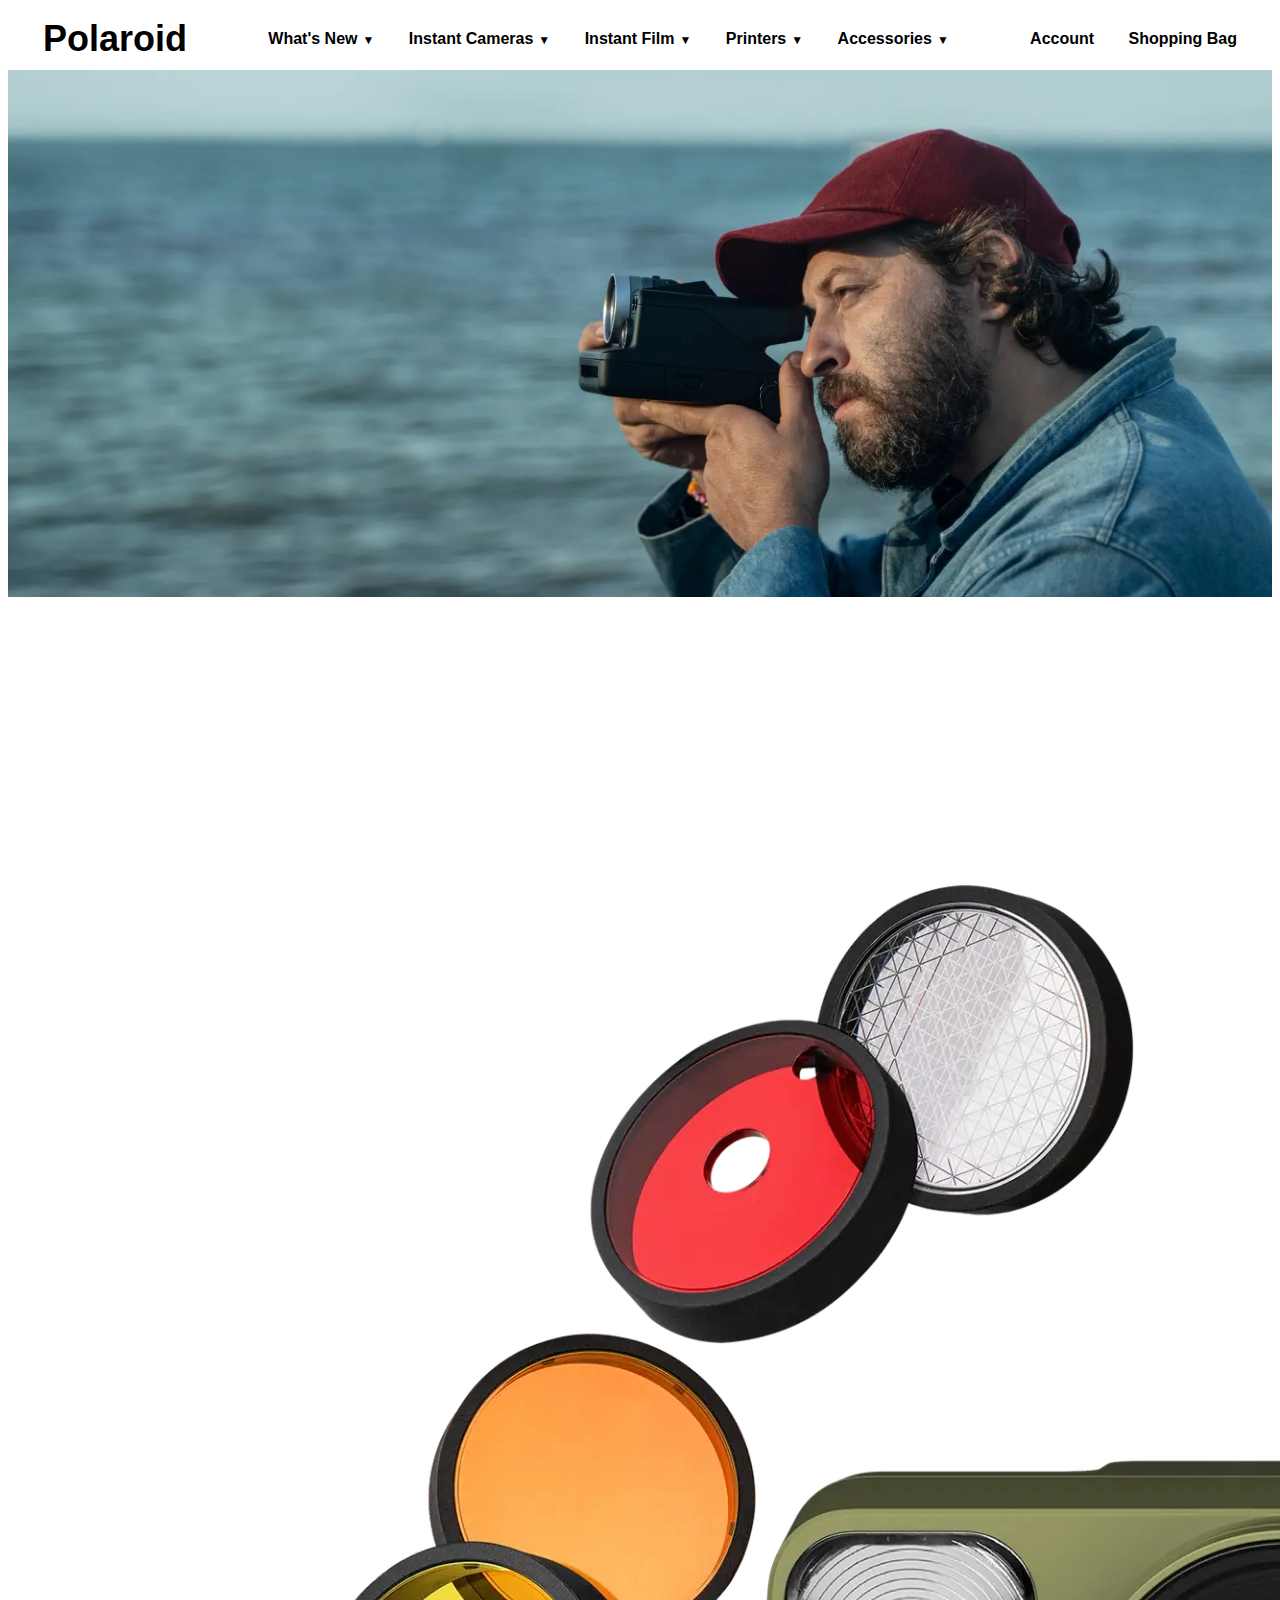
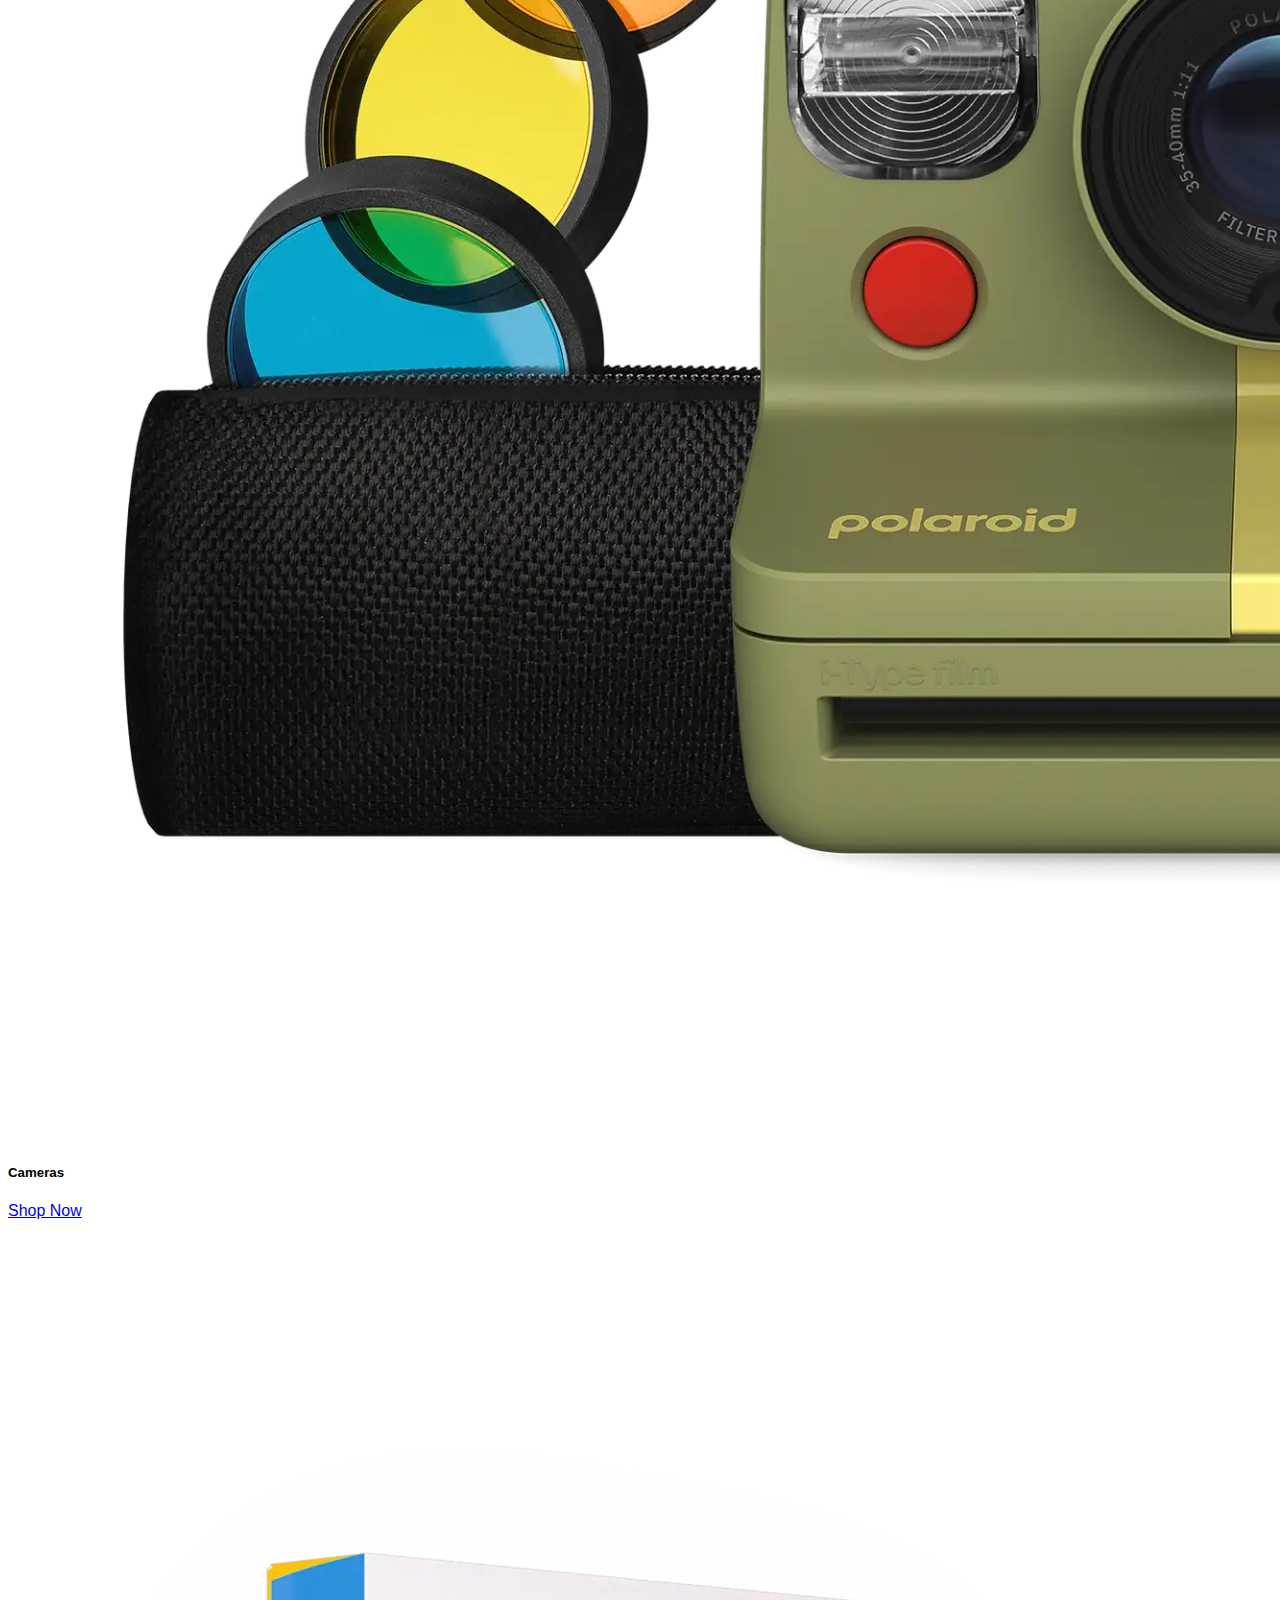
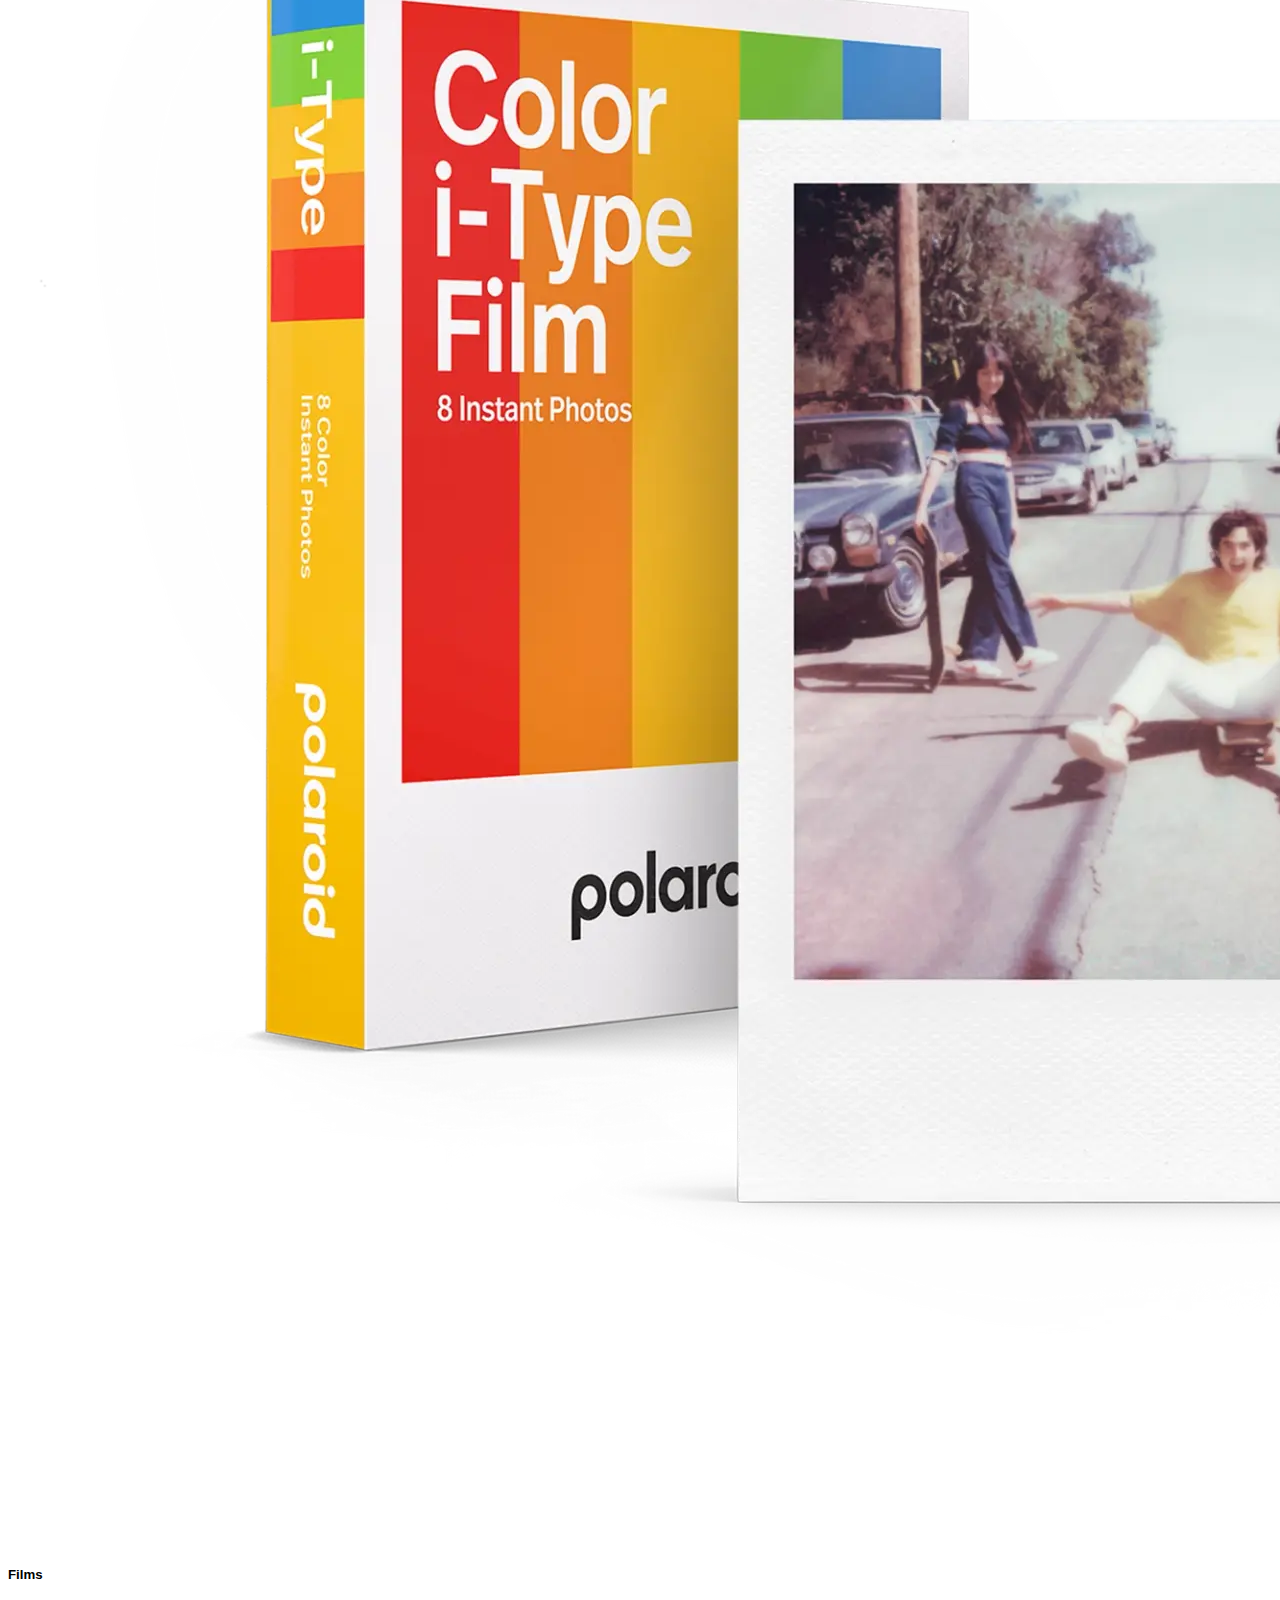
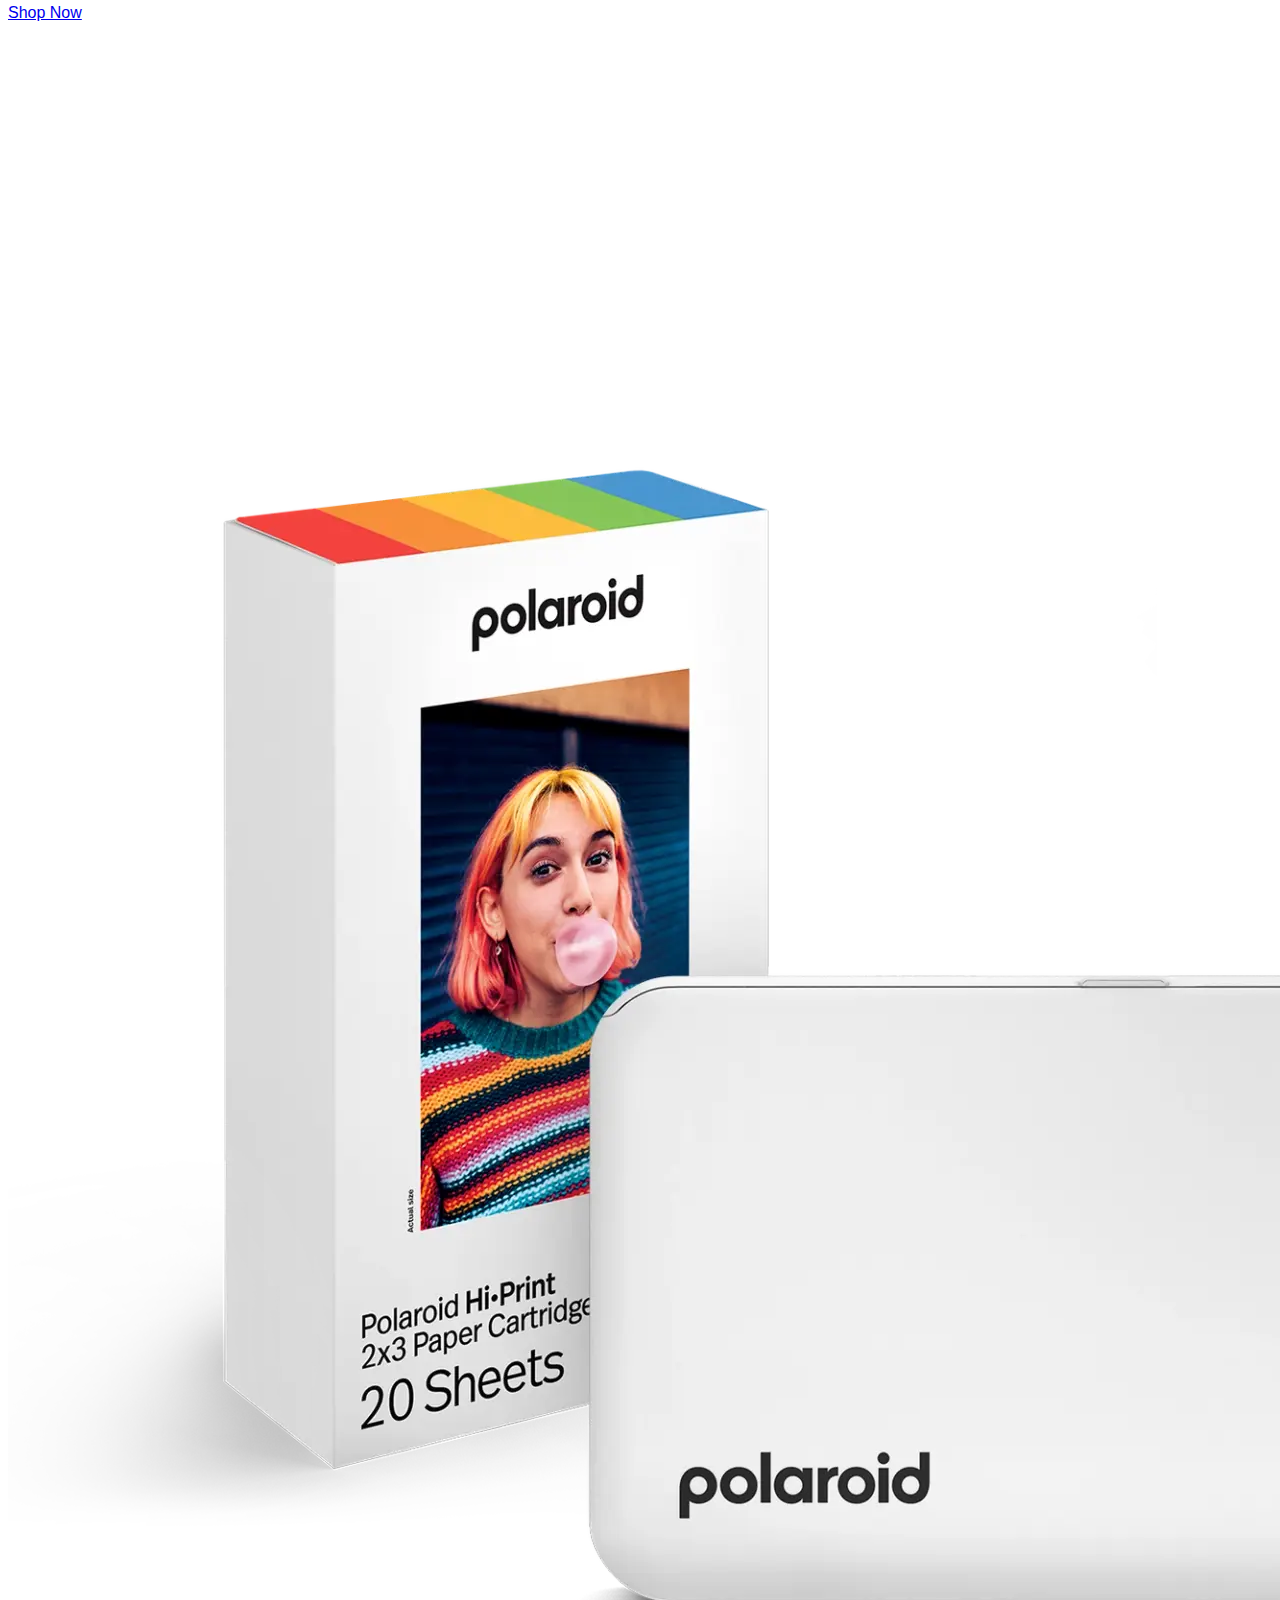
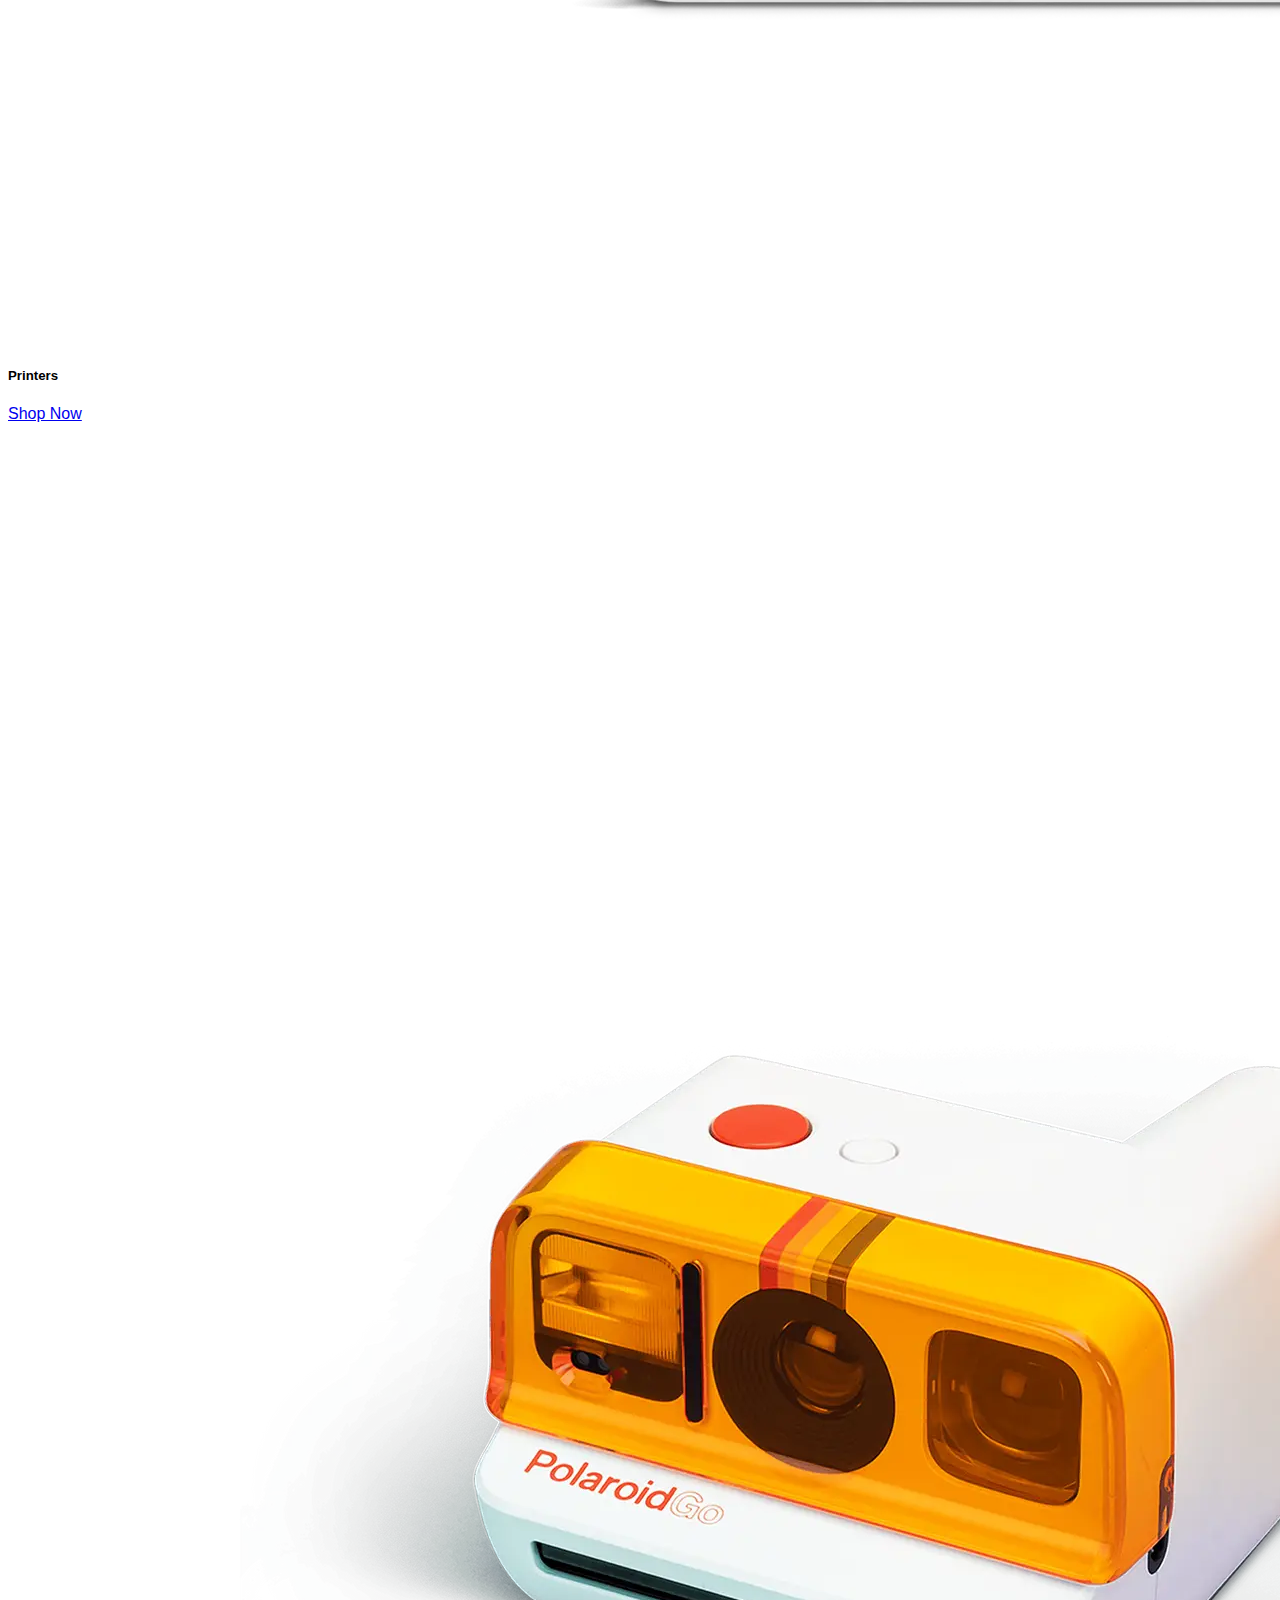
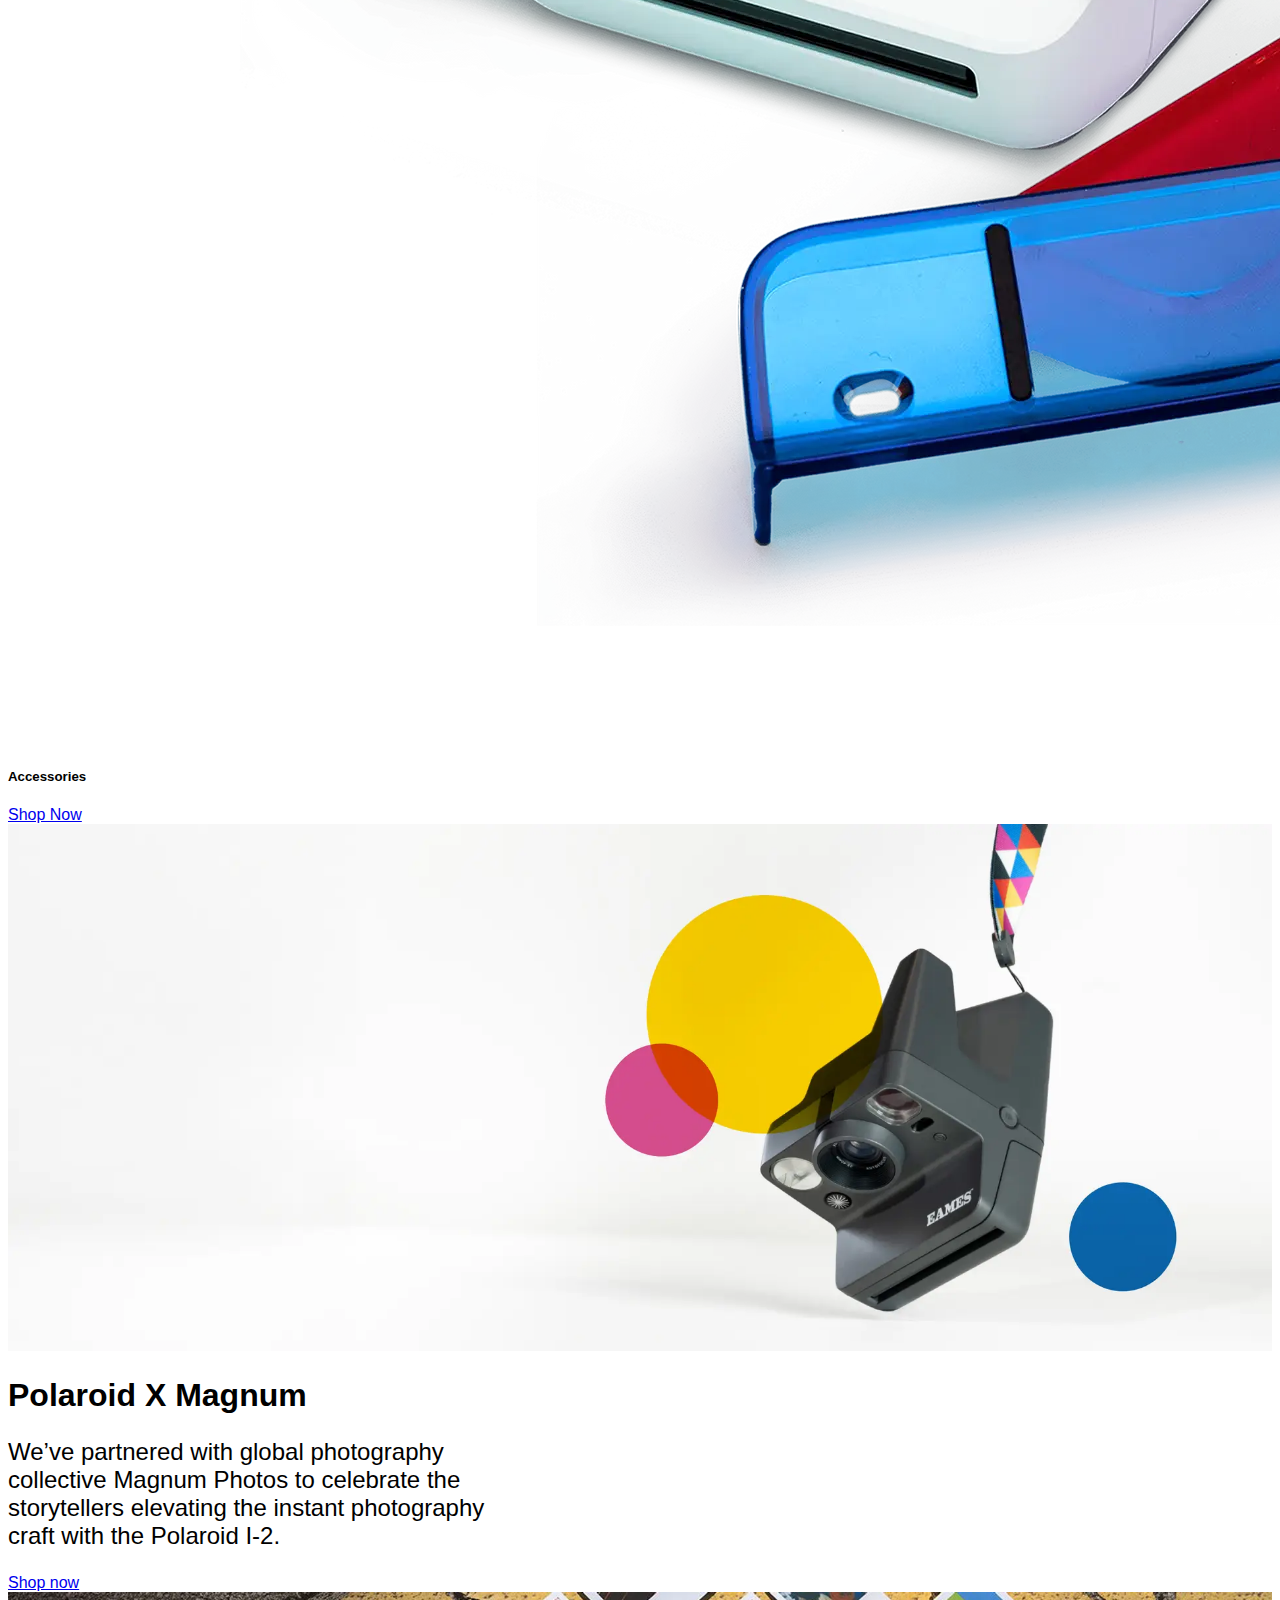
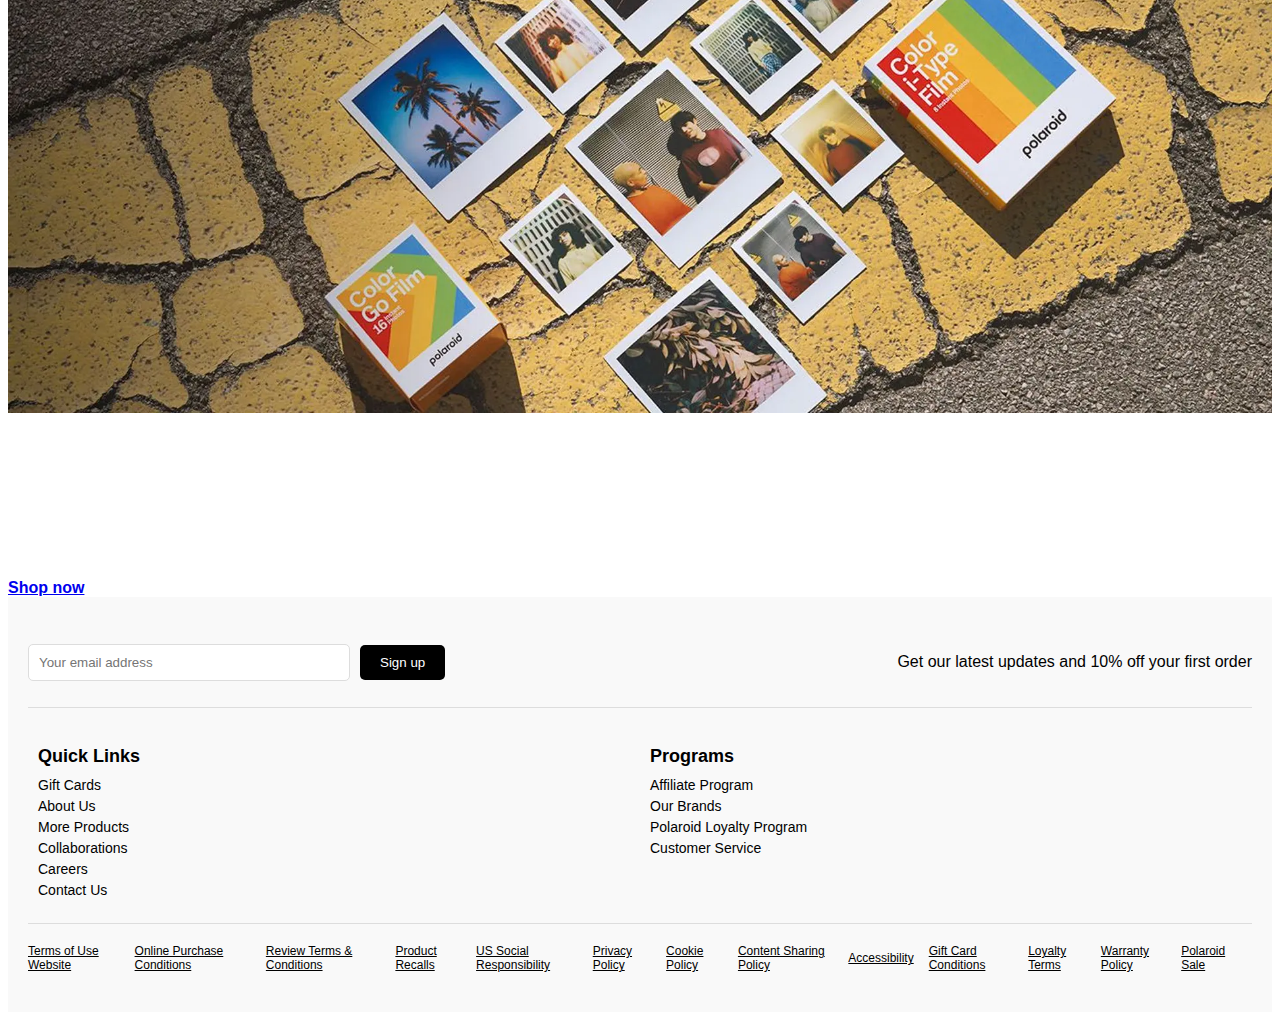
==== commit 1721f372: "update footer" ====
--- a/index.html
+++ b/index.html
@@ -194,7 +194,7 @@
         </div>
       </div>
       <div class="footerBottom">
-        <div>
+        <div class="color-link">
           <a href="#">Terms of Use Website</a>
           <a href="#">Online Purchase Conditions</a>
           <a href="#">Review Terms & Conditions</a>
--- a/css/index.css
+++ b/css/index.css
@@ -14,3 +14,7 @@
   width: 40%;
   font-size: 1.5rem;
 }
+
+.color-link a {
+    color: black;
+}